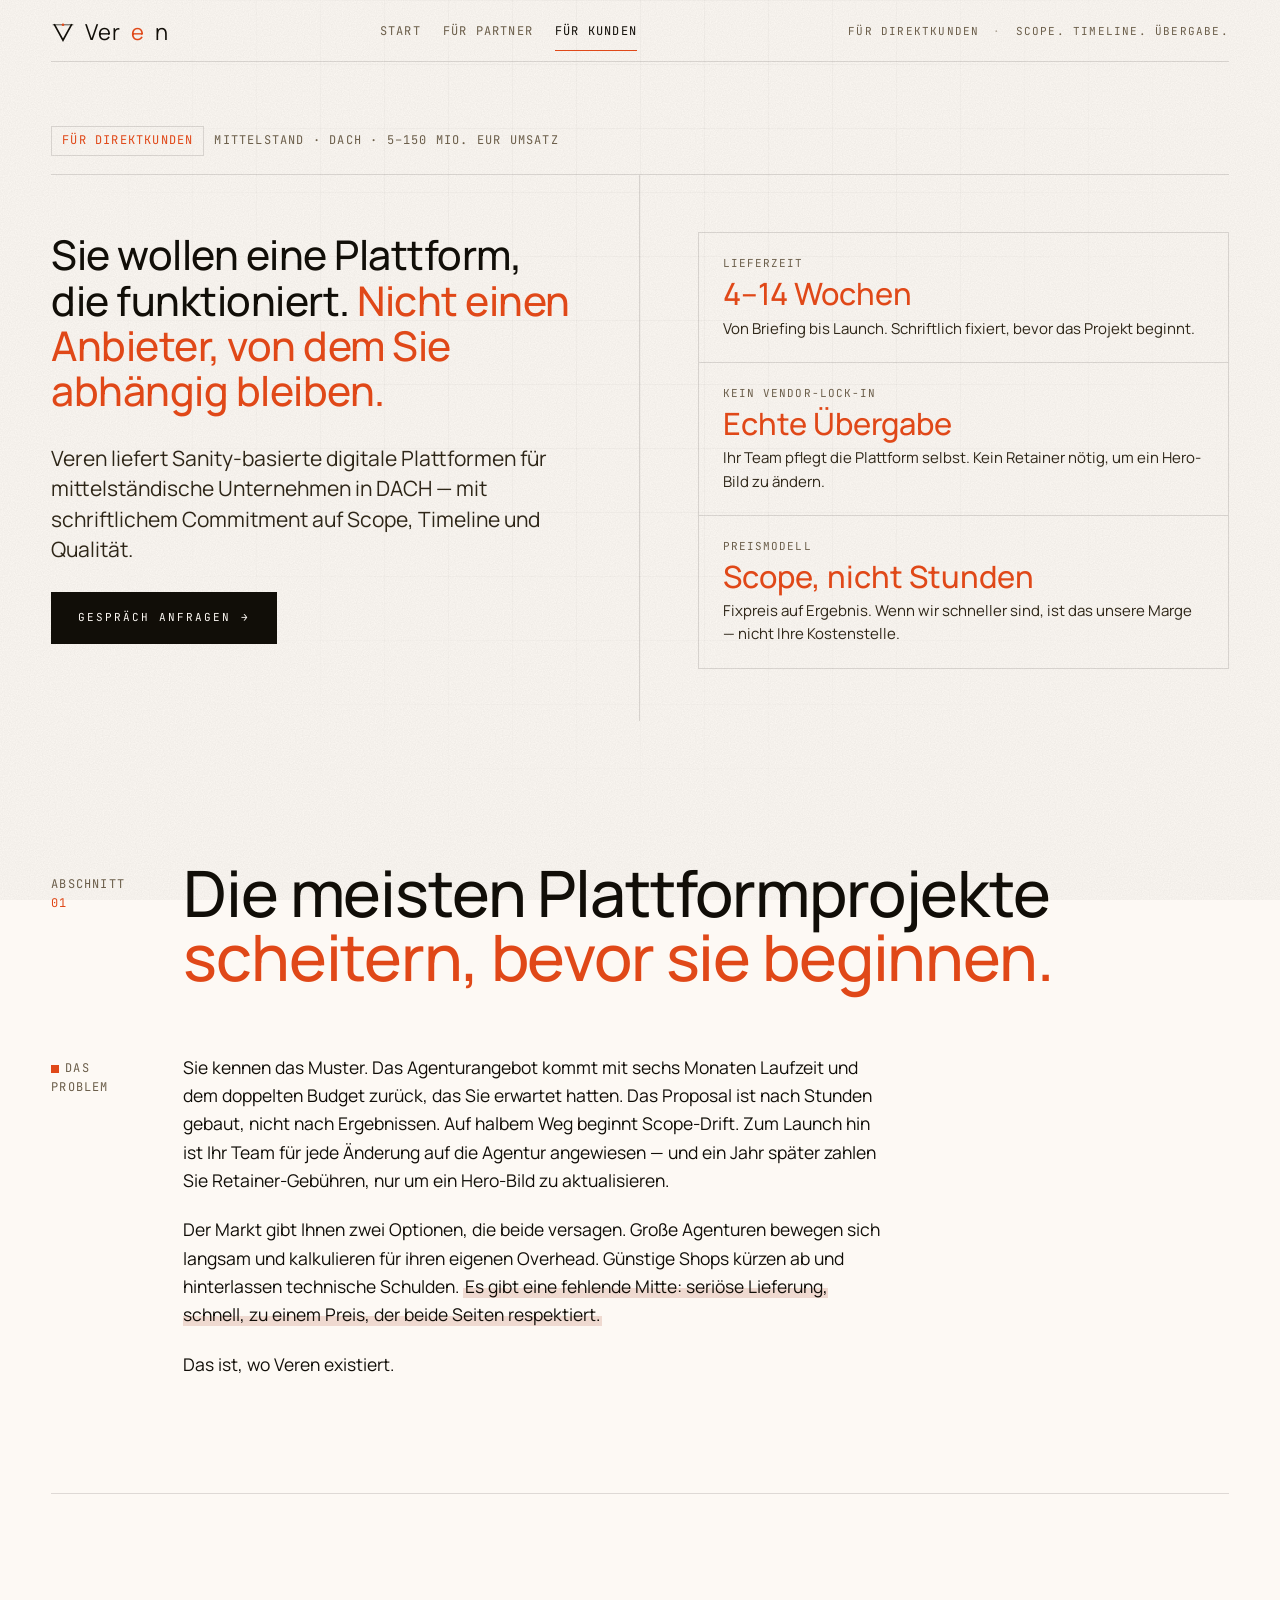
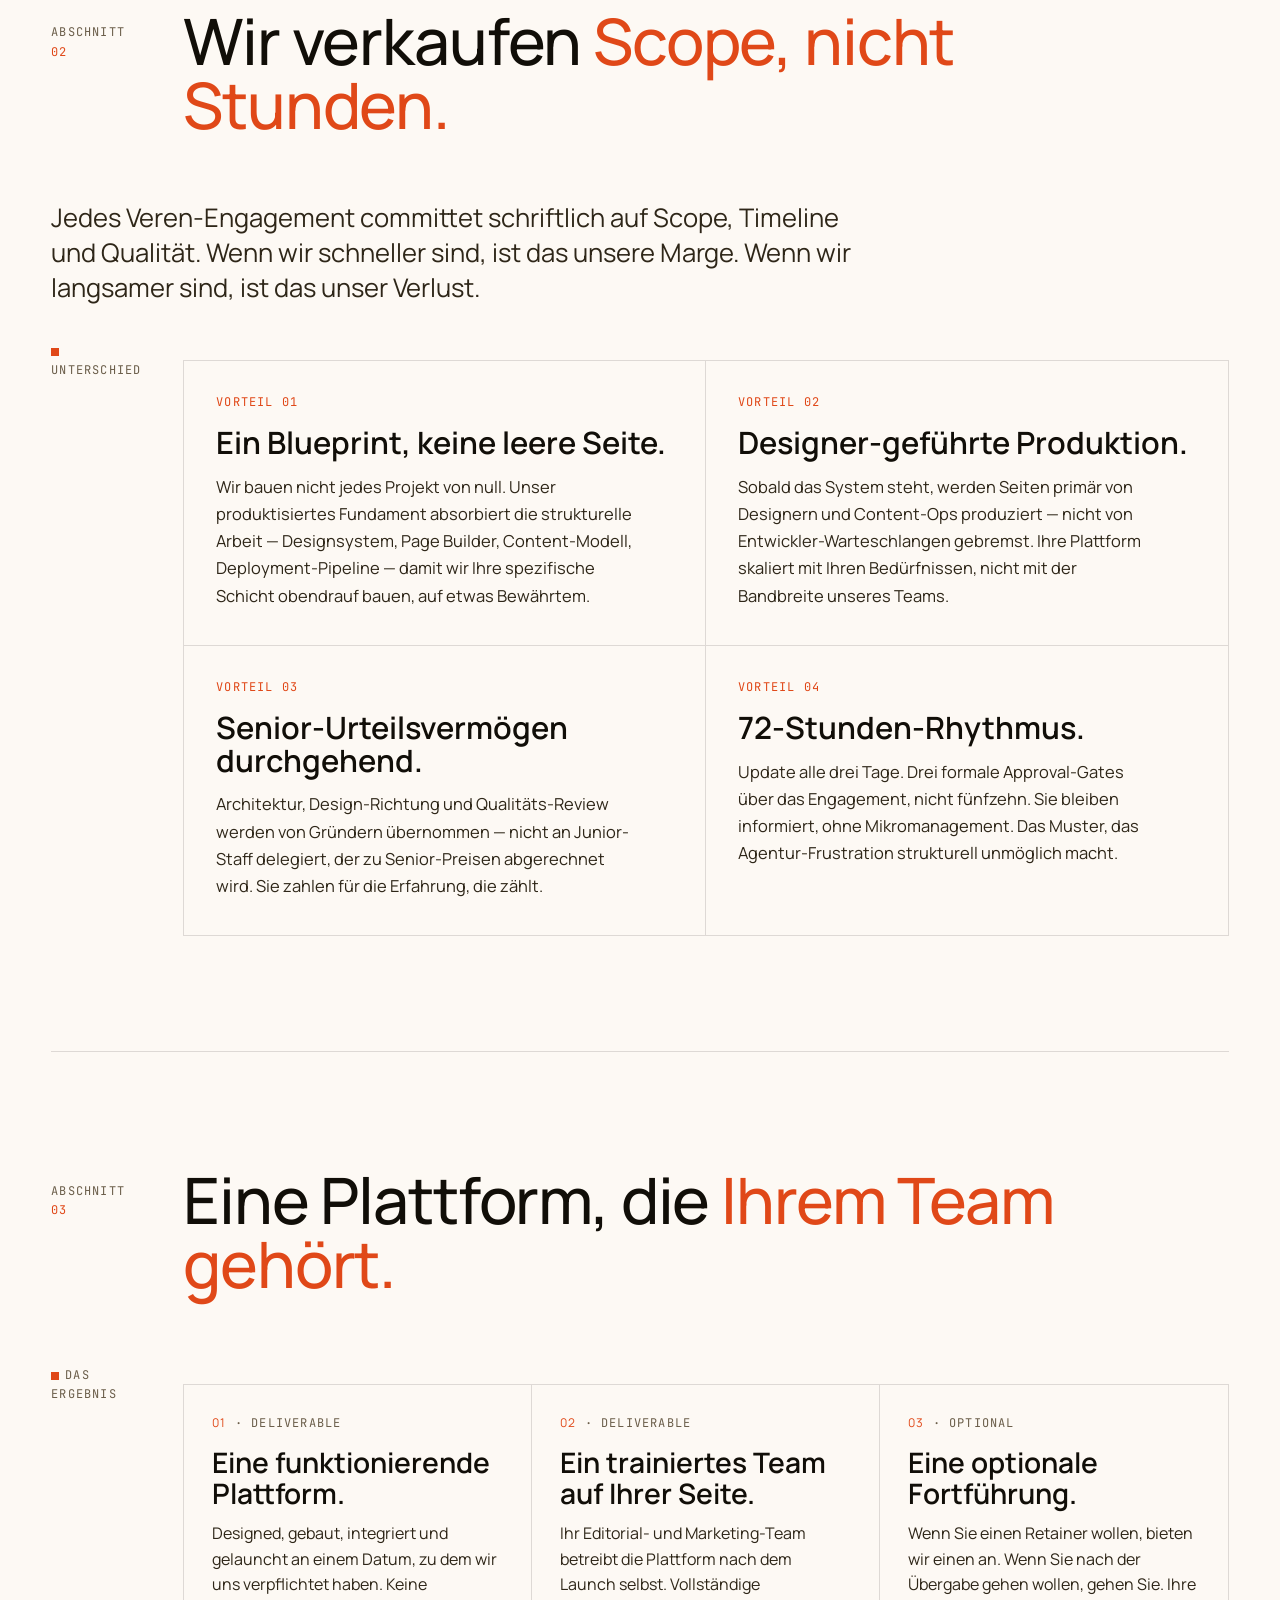
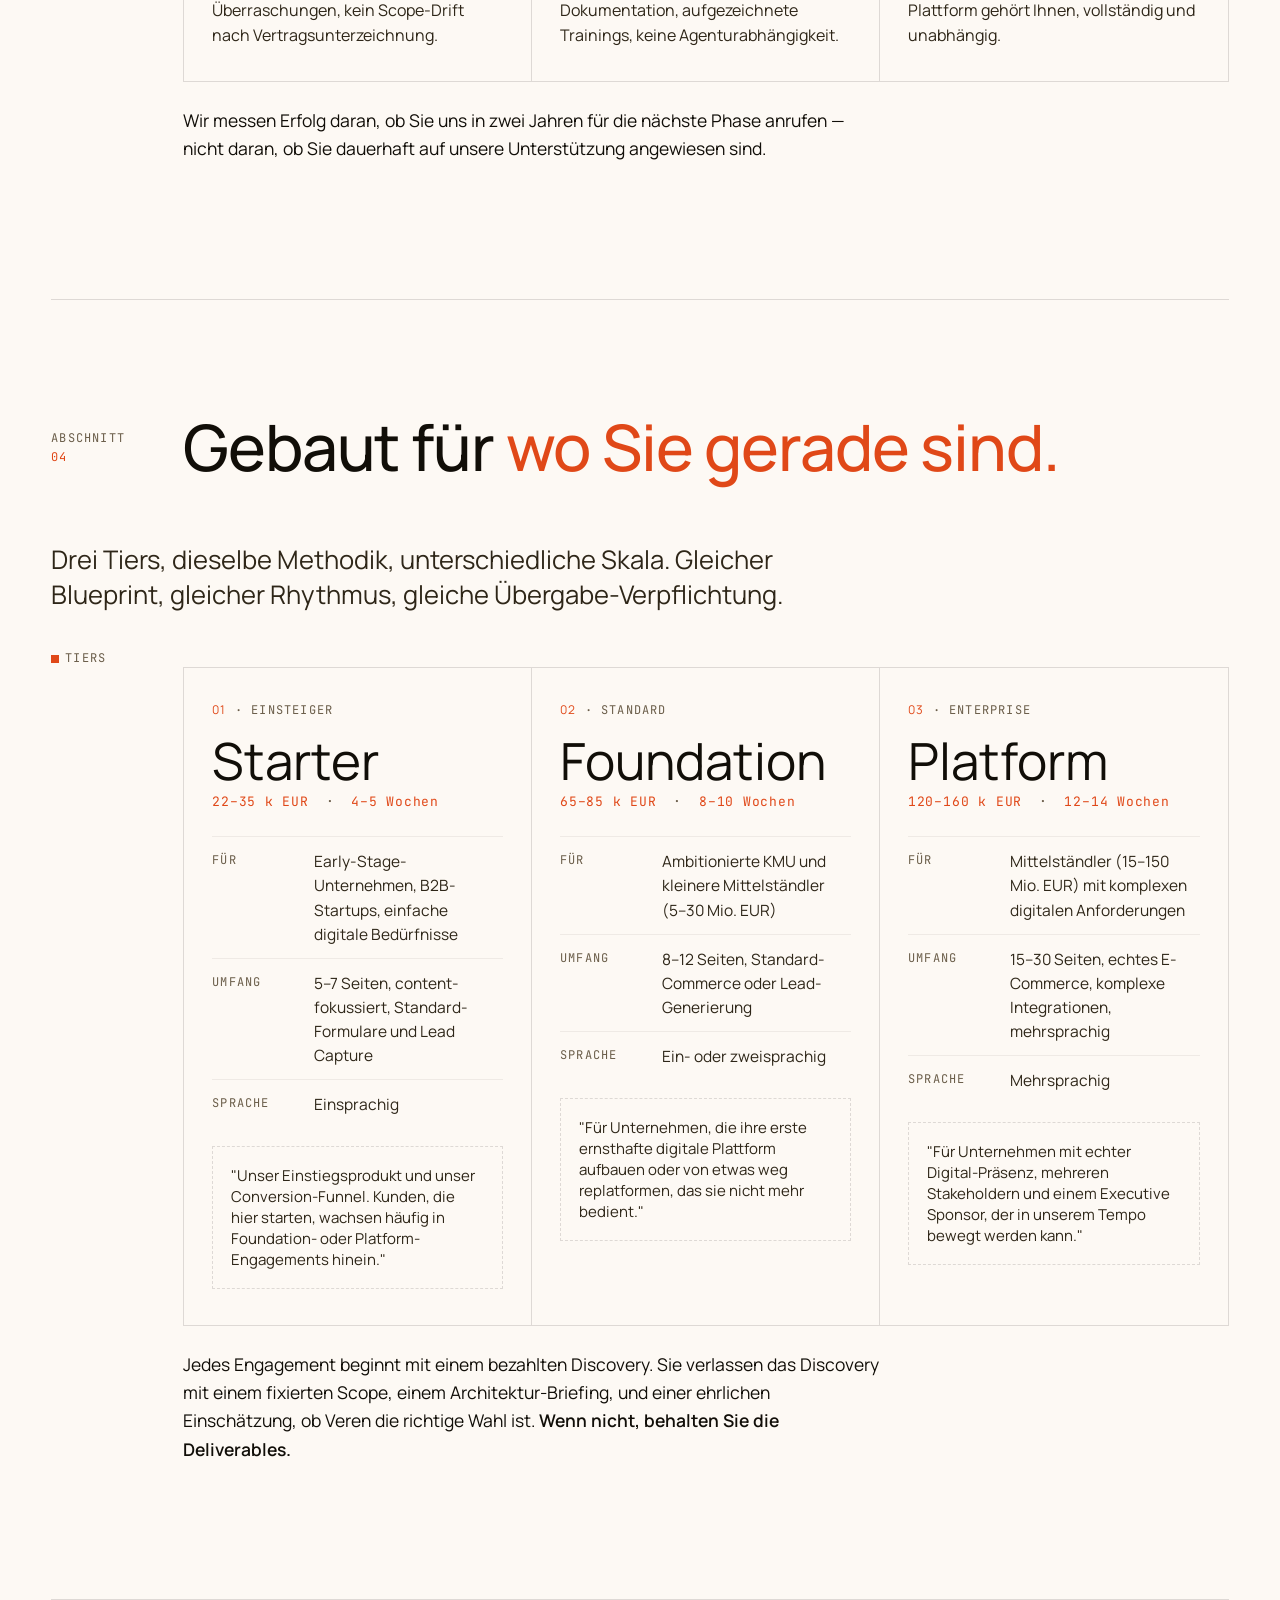
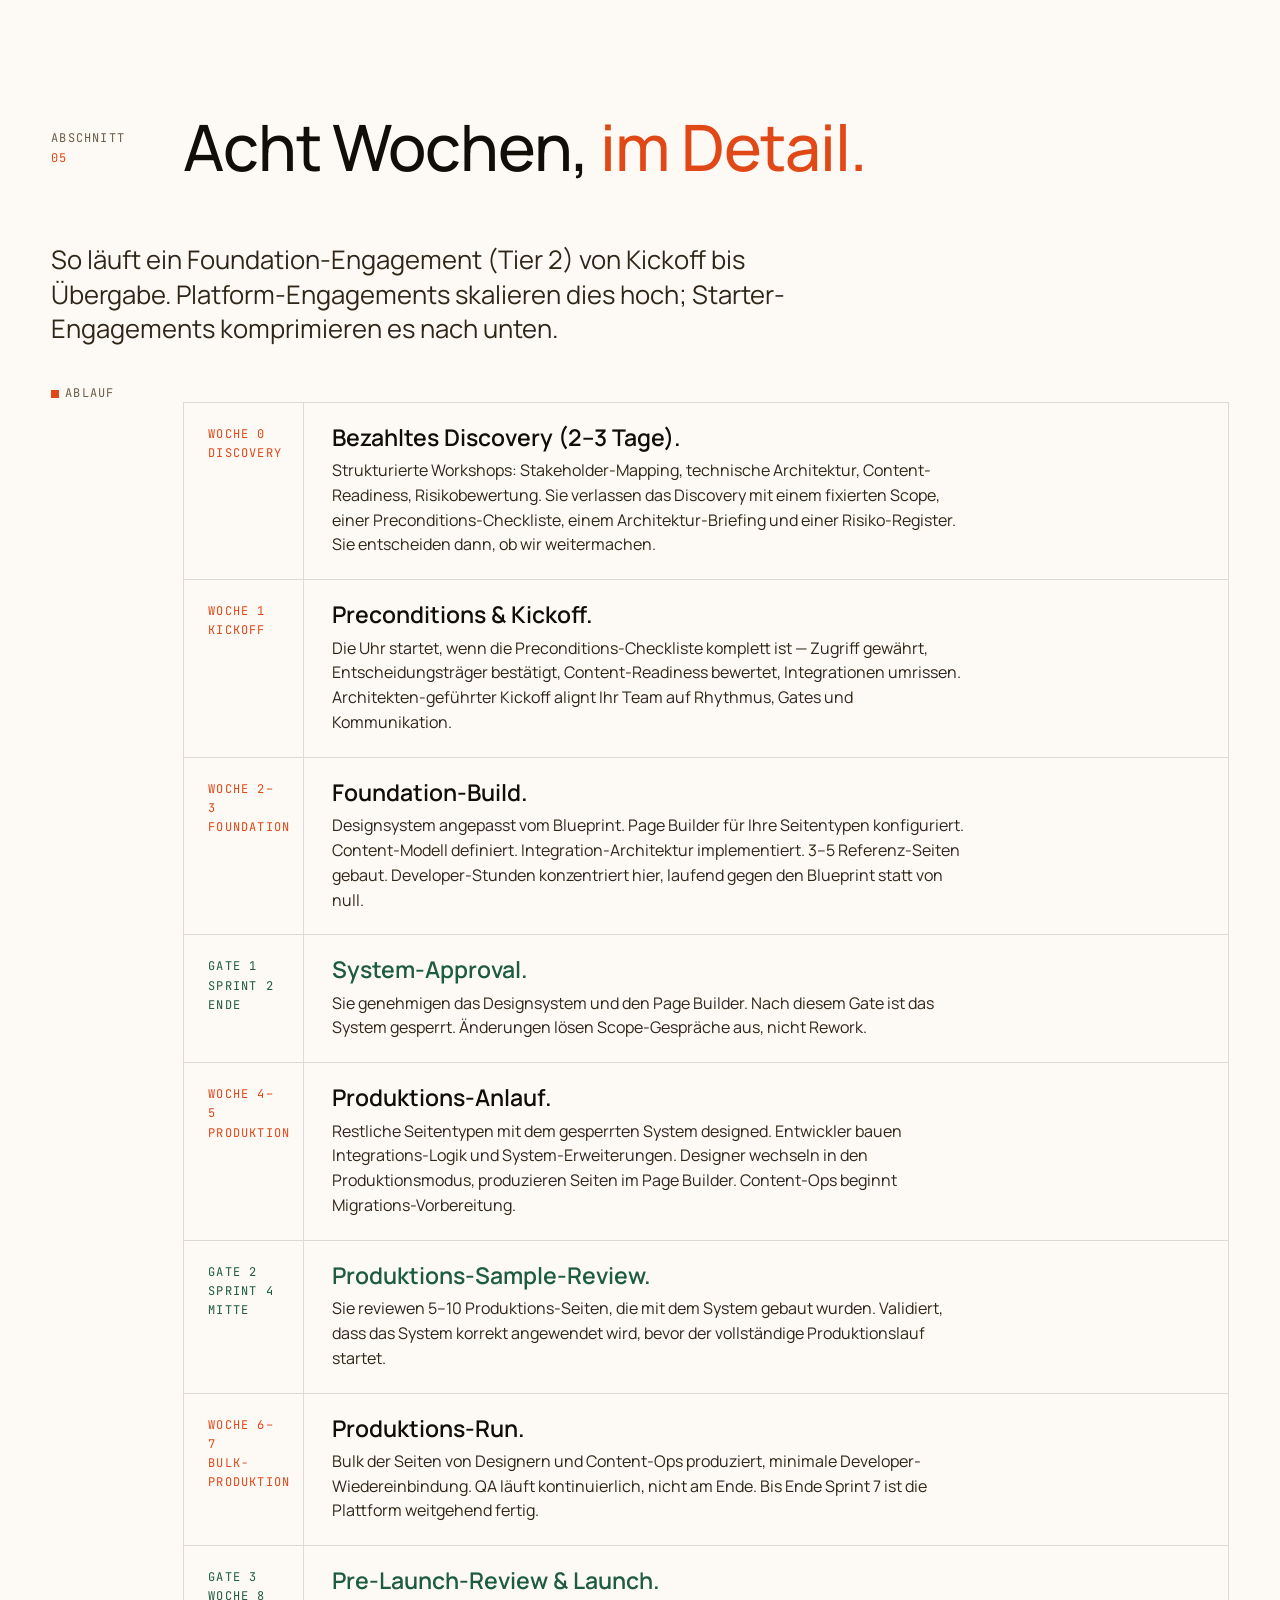
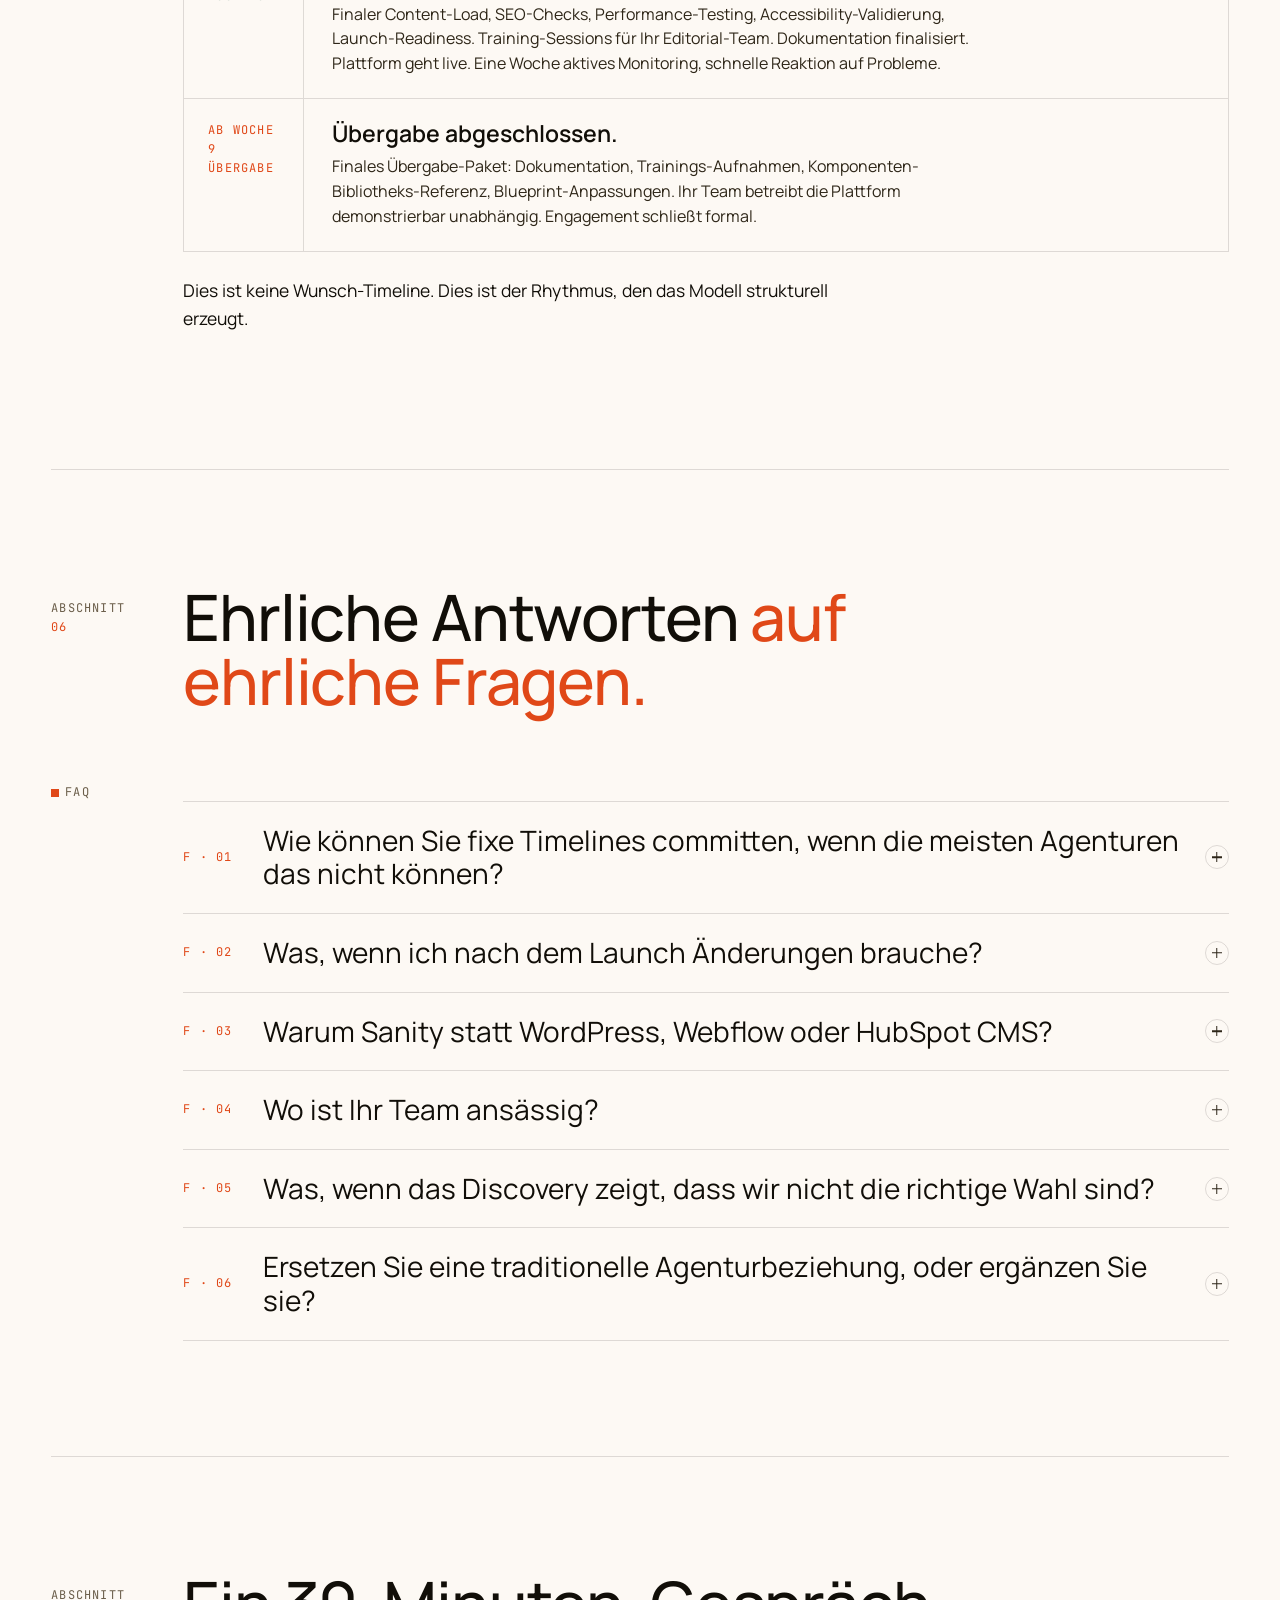
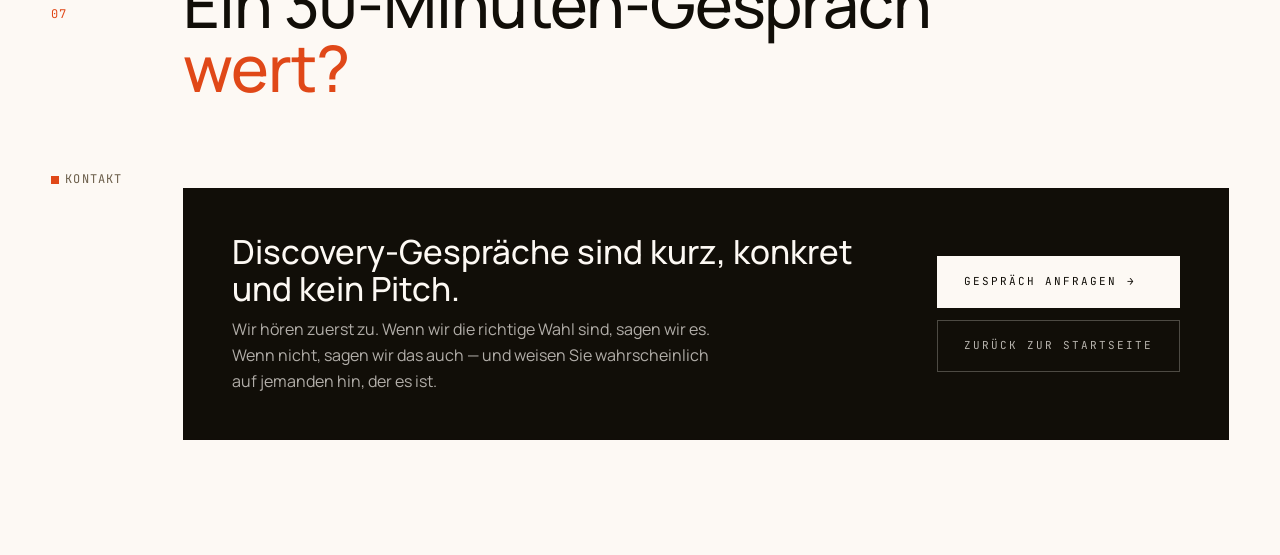
==== for-clients.html @ 9679efd1 "Add SVG favicon — Veren mark, dark bg, rust dot Co-Authored-By: Claude Sonnet 4.6 <noreply@anthropic" ====
<!doctype html>
<html lang="de">
<head>
<meta charset="UTF-8" />
<meta name="viewport" content="width=device-width, initial-scale=1.0" />
<title>Veren — Für Direktkunden · Digitale Plattformen, geliefert in Wochen.</title>
<link rel="preconnect" href="https://fonts.googleapis.com" />
<link rel="preconnect" href="https://fonts.gstatic.com" crossorigin />
<link href="https://fonts.googleapis.com/css2?family=Manrope:wght@300;400;500;600;700;800&family=JetBrains+Mono:wght@300;400;500&display=swap" rel="stylesheet" />
<link rel="icon" type="image/svg+xml" href="favicon.svg" />
<link rel="stylesheet" href="styles/veren.css" />
<style>
  .hero{ padding: clamp(36px, 5vw, 72px) 0 0; }
  .hero__eyebrow{
    font-family: var(--mono);
    font-size: 12px;
    letter-spacing: .10em;
    text-transform: uppercase;
    color: var(--ink-mute);
    padding-bottom: 18px;
    border-bottom: 1px solid var(--rule);
    display: flex; align-items: center; gap: 10px;
    flex-wrap: wrap;
  }
  .hero__eyebrow .pill{
    border: 1px solid var(--rule);
    padding: 4px 10px;
    color: var(--rust);
  }
  .hero__split{
    display: grid;
    grid-template-columns: 1fr 1fr;
    gap: 0;
    align-items: start;
  }
  .hero__left{
    padding: clamp(32px, 4.5vw, 64px) clamp(32px, 4.5vw, 60px) clamp(40px, 6vw, 80px) 0;
    border-right: 1px solid var(--rule);
  }
  .hero__right{
    padding: clamp(32px, 4.5vw, 64px) 0 clamp(40px, 6vw, 80px) clamp(32px, 4.5vw, 60px);
  }
  .hero__title{
    font-family: var(--serif);
    font-weight: 500;
    font-size: clamp(26px, 3.2vw, 48px);
    line-height: 1.1;
    letter-spacing: -.012em;
    margin: 0 0 clamp(18px, 2.5vw, 30px);
    color: var(--ink);
    max-width: 24ch;
  }
  .hero__title em{  color: var(--rust); }
  .hero__sub{
    font-family: var(--serif);
    
    font-size: clamp(16px, 1.7vw, 21px);
    line-height: 1.45;
    color: var(--ink-soft);
    max-width: 48ch;
    margin: 0 0 28px;
  }
  .hero__panel{ border: 1px solid var(--rule); }
  .hero__panel-item{ padding: 22px 24px; border-bottom: 1px solid var(--rule); }
  .hero__panel-item:last-child{ border-bottom: 0; }
  .hero__panel-label{
    font-family: var(--mono);
    font-size: 11px;
    letter-spacing: .10em;
    text-transform: uppercase;
    color: var(--ink-mute);
    margin-bottom: 6px;
  }
  .hero__panel-num{
    font-family: var(--serif);
    font-weight: 500;
    font-size: clamp(22px, 2.4vw, 34px);
    color: var(--rust);
    line-height: .96;
    margin-bottom: 8px;
  }
  .hero__panel-body{
    font-size: 15px;
    color: var(--ink-soft);
    line-height: 1.55;
    margin: 0;
  }

  /* Differentiators */
  .diffs{
    display: grid;
    grid-template-columns: repeat(2, 1fr);
    gap: 0;
    border: 1px solid var(--rule);
    margin-top: 24px;
  }
  .diff{
    padding: 32px 32px 36px;
    border-right: 1px solid var(--rule);
    border-bottom: 1px solid var(--rule);
  }
  .diff:nth-child(2n){ border-right: 0; }
  .diff:nth-last-child(-n+2){ border-bottom: 0; }
  .diff__label{
    font-family: var(--mono);
    font-size: 12px;
    letter-spacing: .10em;
    text-transform: uppercase;
    color: var(--rust);
    margin-bottom: 14px;
  }
  .diff h3{
    font-family: var(--serif);
    font-weight: 600;
    font-size: clamp(24px, 2.4vw, 34px);
    line-height: 1.06;
    margin: 0 0 14px;
  }
  .diff p{
    font-size: 16.5px;
    color: var(--ink-soft);
    line-height: 1.65;
    margin: 0;
    max-width: 42ch;
  }

  /* What you get */
  .deliverables{
    display: grid;
    grid-template-columns: repeat(3, 1fr);
    gap: 0;
    border: 1px solid var(--rule);
    margin-top: 24px;
  }
  .deliverable{
    padding: 28px 28px 32px;
    border-right: 1px solid var(--rule);
  }
  .deliverable:last-child{ border-right: 0; }
  .deliverable__no{
    font-family: var(--mono);
    font-size: 12px;
    letter-spacing: .10em;
    text-transform: uppercase;
    color: var(--ink-mute);
    margin-bottom: 14px;
  }
  .deliverable__no em{ color: var(--rust); font-style: normal; }
  .deliverable h3{
    font-family: var(--serif);
    font-weight: 600;
    font-size: clamp(22px, 2.2vw, 30px);
    line-height: 1.1;
    margin: 0 0 12px;
  }
  .deliverable p{
    font-size: 16px;
    color: var(--ink-soft);
    line-height: 1.6;
    margin: 0;
  }

  /* Timeline steps */
  .steps{
    margin-top: 24px;
    border: 1px solid var(--rule);
  }
  .step{
    display: grid;
    grid-template-columns: 120px 1fr;
    gap: 0;
    border-bottom: 1px solid var(--rule);
  }
  .step:last-child{ border-bottom: 0; }
  .step__when{
    padding: 22px 24px;
    border-right: 1px solid var(--rule);
    font-family: var(--mono);
    font-size: 12px;
    letter-spacing: .10em;
    text-transform: uppercase;
    color: var(--rust);
    line-height: 1.6;
  }
  .step__body{
    padding: 22px 28px;
  }
  .step__body h4{
    font-family: var(--serif);
    font-weight: 600;
    font-size: clamp(18px, 1.8vw, 24px);
    line-height: 1.1;
    margin: 0 0 8px;
    color: var(--ink);
  }
  .step__body p{
    font-size: 16px;
    color: var(--ink-soft);
    line-height: 1.55;
    margin: 0;
    max-width: 64ch;
  }
  .step--gate .step__when{ color: var(--green); }
  .step--gate .step__body h4{ color: var(--green); }

  /* CTA block */
  .cta-block{
    margin-top: 24px;
    border: 1px solid var(--rule);
    padding: 44px 48px;
    display: grid;
    grid-template-columns: 1fr auto;
    gap: 48px;
    align-items: center;
    background: var(--ink);
  }
  .cta-block__text h3{
    font-family: var(--serif);
    font-weight: 500;
    font-size: clamp(24px, 2.6vw, 36px);
    line-height: 1.12;
    margin: 0 0 10px;
    color: var(--paper);
  }
  .cta-block__text p{
    font-size: 16px;
    color: rgba(253,249,244,.68);
    margin: 0;
    max-width: 48ch;
  }
  .cta-block__actions{
    display: flex;
    flex-direction: column;
    gap: 12px;
    flex-shrink: 0;
  }
  .cta--light{
    background: var(--paper);
    color: var(--ink);
    border-color: var(--paper);
  }
  .cta--light:hover{
    background: var(--rust);
    border-color: var(--rust);
    color: var(--paper);
  }

  @media (max-width: 980px){
    .hero__split{ grid-template-columns: 1fr; }
    .hero__left{ border-right: 0; border-bottom: 1px solid var(--rule); padding-right: 0; }
    .hero__right{ padding-left: 0; }
    .diffs{ grid-template-columns: 1fr; }
    .diff{ border-right: 0 !important; }
    .deliverables{ grid-template-columns: 1fr; }
    .deliverable{ border-right: 0; border-bottom: 1px solid var(--rule); }
    .deliverable:last-child{ border-bottom: 0; }
    .step{ grid-template-columns: 1fr; }
    .step__when{ border-right: 0; border-bottom: 1px solid var(--rule); padding: 14px 24px; }
    .cta-block{ grid-template-columns: 1fr; gap: 28px; padding: 32px 28px; }
  }
</style>
</head>
<body>

<div class="progress" aria-hidden="true"><div class="progress__bar" id="bar"></div></div>

<div class="shell">

  <nav class="docnav">
    <a href="index.html" class="docnav__brand" aria-label="Veren">
      <svg class="mark" viewBox="0 0 200 200" aria-hidden="true">
        <path d="M30 40 L100 168 L170 40" fill="none" stroke="currentColor" stroke-width="14" stroke-linecap="square" stroke-linejoin="miter"/>
        <line x1="14" y1="40" x2="186" y2="40" stroke="currentColor" stroke-width="6"/>
        <circle class="pulse" cx="100" cy="40" r="11" fill="#e04818"/>
      </svg>
      Ver<em>e</em>n
    </a>
    <div class="docnav__links">
      <a href="index.html">Start</a>
      <a href="for-partners.html">Für Partner</a>
      <a href="for-clients.html" class="is-current">Für Kunden</a>
    </div>
    <div class="docnav__meta">
      <span>Für Direktkunden</span>
      <span class="dot">·</span>
      <span>Scope. Timeline. Übergabe.</span>
    </div>
  </nav>

  <header class="hero">
    <div class="hero__eyebrow reveal">
      <span class="pill">Für Direktkunden</span>
      <span>Mittelstand &middot; DACH &middot; 5–150 Mio. EUR Umsatz</span>
    </div>

    <div class="hero__split">
      <div class="hero__left reveal">
        <h1 class="hero__title">Sie wollen eine Plattform, die funktioniert. <em>Nicht einen Anbieter, von dem Sie abhängig bleiben.</em></h1>
        <p class="hero__sub">Veren liefert Sanity-basierte digitale Plattformen für mittelständische Unternehmen in DACH &mdash; mit schriftlichem Commitment auf Scope, Timeline und Qualität.</p>
        <a href="mailto:merdan@veren.io" class="cta">Gespräch anfragen <span class="cta__arrow">&rarr;</span></a>
      </div>

      <div class="hero__right reveal">
        <div class="hero__panel">
          <div class="hero__panel-item">
            <div class="hero__panel-label">Lieferzeit</div>
            <div class="hero__panel-num">4–14 Wochen</div>
            <p class="hero__panel-body">Von Briefing bis Launch. Schriftlich fixiert, bevor das Projekt beginnt.</p>
          </div>
          <div class="hero__panel-item">
            <div class="hero__panel-label">Kein Vendor-Lock-in</div>
            <div class="hero__panel-num">Echte Übergabe</div>
            <p class="hero__panel-body">Ihr Team pflegt die Plattform selbst. Kein Retainer nötig, um ein Hero-Bild zu ändern.</p>
          </div>
          <div class="hero__panel-item">
            <div class="hero__panel-label">Preismodell</div>
            <div class="hero__panel-num">Scope, nicht Stunden</div>
            <p class="hero__panel-body">Fixpreis auf Ergebnis. Wenn wir schneller sind, ist das unsere Marge &mdash; nicht Ihre Kostenstelle.</p>
          </div>
        </div>
      </div>
    </div>
  </header>


  <!-- 01 — DAS PROBLEM -->
  <section class="chap" id="problem">
    <div class="chap__head reveal">
      <div class="chap__num">Abschnitt<span>01</span></div>
      <h2 class="chap__title">Die meisten Plattformprojekte <em>scheitern, bevor sie beginnen.</em></h2>
    </div>

    <div class="chap__body">
      <div class="margin-label"><span class="swatch"></span>Das Problem</div>
      <div class="col">
        <p>Sie kennen das Muster. Das Agenturangebot kommt mit sechs Monaten Laufzeit und dem doppelten Budget zurück, das Sie erwartet hatten. Das Proposal ist nach Stunden gebaut, nicht nach Ergebnissen. Auf halbem Weg beginnt Scope-Drift. Zum Launch hin ist Ihr Team für jede Änderung auf die Agentur angewiesen &mdash; und ein Jahr später zahlen Sie Retainer-Gebühren, nur um ein Hero-Bild zu aktualisieren.</p>

        <p>Der Markt gibt Ihnen zwei Optionen, die beide versagen. Große Agenturen bewegen sich langsam und kalkulieren für ihren eigenen Overhead. Günstige Shops kürzen ab und hinterlassen technische Schulden. <span class="hl">Es gibt eine fehlende Mitte: seriöse Lieferung, schnell, zu einem Preis, der beide Seiten respektiert.</span></p>

        <p>Das ist, wo Veren existiert.</p>
      </div>
    </div>
  </section>


  <!-- 02 — WIE WIR ANDERS SIND -->
  <section class="chap" id="unterschied">
    <div class="chap__head reveal">
      <div class="chap__num">Abschnitt<span>02</span></div>
      <h2 class="chap__title">Wir verkaufen <em>Scope, nicht Stunden.</em></h2>
    </div>
    <p class="chap__lede reveal">Jedes Veren-Engagement committet schriftlich auf Scope, Timeline und Qualität. Wenn wir schneller sind, ist das unsere Marge. Wenn wir langsamer sind, ist das unser Verlust.</p>

    <div class="chap__body">
      <div class="margin-label"><span class="swatch"></span>Unterschied</div>
      <div class="wide">
        <div class="diffs reveal">
          <div class="diff">
            <div class="diff__label">Vorteil 01</div>
            <h3>Ein Blueprint, keine leere Seite.</h3>
            <p>Wir bauen nicht jedes Projekt von null. Unser produktisiertes Fundament absorbiert die strukturelle Arbeit &mdash; Designsystem, Page Builder, Content-Modell, Deployment-Pipeline &mdash; damit wir Ihre spezifische Schicht obendrauf bauen, auf etwas Bewährtem.</p>
          </div>
          <div class="diff">
            <div class="diff__label">Vorteil 02</div>
            <h3>Designer-geführte Produktion.</h3>
            <p>Sobald das System steht, werden Seiten primär von Designern und Content-Ops produziert &mdash; nicht von Entwickler-Warteschlangen gebremst. Ihre Plattform skaliert mit Ihren Bedürfnissen, nicht mit der Bandbreite unseres Teams.</p>
          </div>
          <div class="diff">
            <div class="diff__label">Vorteil 03</div>
            <h3>Senior-Urteilsvermögen durchgehend.</h3>
            <p>Architektur, Design-Richtung und Qualitäts-Review werden von Gründern übernommen &mdash; nicht an Junior-Staff delegiert, der zu Senior-Preisen abgerechnet wird. Sie zahlen für die Erfahrung, die zählt.</p>
          </div>
          <div class="diff">
            <div class="diff__label">Vorteil 04</div>
            <h3>72-Stunden-Rhythmus.</h3>
            <p>Update alle drei Tage. Drei formale Approval-Gates über das Engagement, nicht fünfzehn. Sie bleiben informiert, ohne Mikromanagement. Das Muster, das Agentur-Frustration strukturell unmöglich macht.</p>
          </div>
        </div>
      </div>
    </div>
  </section>


  <!-- 03 — WAS SIE BEKOMMEN -->
  <section class="chap" id="ergebnis">
    <div class="chap__head reveal">
      <div class="chap__num">Abschnitt<span>03</span></div>
      <h2 class="chap__title">Eine Plattform, die <em>Ihrem Team gehört.</em></h2>
    </div>

    <div class="chap__body">
      <div class="margin-label"><span class="swatch"></span>Das Ergebnis</div>
      <div class="wide">
        <div class="deliverables reveal">
          <div class="deliverable">
            <div class="deliverable__no"><em>01</em> · Deliverable</div>
            <h3>Eine funktionierende Plattform.</h3>
            <p>Designed, gebaut, integriert und gelauncht an einem Datum, zu dem wir uns verpflichtet haben. Keine Überraschungen, kein Scope-Drift nach Vertragsunterzeichnung.</p>
          </div>
          <div class="deliverable">
            <div class="deliverable__no"><em>02</em> · Deliverable</div>
            <h3>Ein trainiertes Team auf Ihrer Seite.</h3>
            <p>Ihr Editorial- und Marketing-Team betreibt die Plattform nach dem Launch selbst. Vollständige Dokumentation, aufgezeichnete Trainings, keine Agenturabhängigkeit.</p>
          </div>
          <div class="deliverable">
            <div class="deliverable__no"><em>03</em> · Optional</div>
            <h3>Eine optionale Fortführung.</h3>
            <p>Wenn Sie einen Retainer wollen, bieten wir einen an. Wenn Sie nach der Übergabe gehen wollen, gehen Sie. Ihre Plattform gehört Ihnen, vollständig und unabhängig.</p>
          </div>
        </div>

        <p class="col" style="max-width: var(--measure); margin-top: 24px;">Wir messen Erfolg daran, ob Sie uns in zwei Jahren für die nächste Phase anrufen &mdash; nicht daran, ob Sie dauerhaft auf unsere Unterstützung angewiesen sind.</p>
      </div>
    </div>
  </section>


  <!-- 04 — DIE DREI TIERS -->
  <section class="chap" id="tiers">
    <div class="chap__head reveal">
      <div class="chap__num">Abschnitt<span>04</span></div>
      <h2 class="chap__title">Gebaut für <em>wo Sie gerade sind.</em></h2>
    </div>
    <p class="chap__lede reveal">Drei Tiers, dieselbe Methodik, unterschiedliche Skala. Gleicher Blueprint, gleicher Rhythmus, gleiche Übergabe-Verpflichtung.</p>

    <div class="chap__body">
      <div class="margin-label"><span class="swatch"></span>Tiers</div>
      <div class="wide">
        <div class="tiers reveal">
          <div class="tier">
            <div class="tier__no"><em>01</em> · Einsteiger</div>
            <div class="tier__name">Starter</div>
            <div class="tier__price">22–35&nbsp;k&nbsp;EUR <span class="sep">·</span> 4–5 Wochen</div>
            <div class="tier__row">
              <div class="k">Für</div>
              <div class="v">Early-Stage-Unternehmen, B2B-Startups, einfache digitale Bedürfnisse</div>
            </div>
            <div class="tier__row">
              <div class="k">Umfang</div>
              <div class="v">5–7 Seiten, content-fokussiert, Standard-Formulare und Lead Capture</div>
            </div>
            <div class="tier__row">
              <div class="k">Sprache</div>
              <div class="v">Einsprachig</div>
            </div>
            <div class="tier__why">"Unser Einstiegsprodukt und unser Conversion-Funnel. Kunden, die hier starten, wachsen häufig in Foundation- oder Platform-Engagements hinein."</div>
          </div>
          <div class="tier">
            <div class="tier__no"><em>02</em> · Standard</div>
            <div class="tier__name">Foundation</div>
            <div class="tier__price">65–85&nbsp;k&nbsp;EUR <span class="sep">·</span> 8–10 Wochen</div>
            <div class="tier__row">
              <div class="k">Für</div>
              <div class="v">Ambitionierte KMU und kleinere Mittelständler (5–30 Mio. EUR)</div>
            </div>
            <div class="tier__row">
              <div class="k">Umfang</div>
              <div class="v">8–12 Seiten, Standard-Commerce oder Lead-Generierung</div>
            </div>
            <div class="tier__row">
              <div class="k">Sprache</div>
              <div class="v">Ein- oder zweisprachig</div>
            </div>
            <div class="tier__why">"Für Unternehmen, die ihre erste ernsthafte digitale Plattform aufbauen oder von etwas weg replatformen, das sie nicht mehr bedient."</div>
          </div>
          <div class="tier">
            <div class="tier__no"><em>03</em> · Enterprise</div>
            <div class="tier__name">Platform</div>
            <div class="tier__price">120–160&nbsp;k&nbsp;EUR <span class="sep">·</span> 12–14 Wochen</div>
            <div class="tier__row">
              <div class="k">Für</div>
              <div class="v">Mittelständler (15–150 Mio. EUR) mit komplexen digitalen Anforderungen</div>
            </div>
            <div class="tier__row">
              <div class="k">Umfang</div>
              <div class="v">15–30 Seiten, echtes E-Commerce, komplexe Integrationen, mehrsprachig</div>
            </div>
            <div class="tier__row">
              <div class="k">Sprache</div>
              <div class="v">Mehrsprachig</div>
            </div>
            <div class="tier__why">"Für Unternehmen mit echter Digital-Präsenz, mehreren Stakeholdern und einem Executive Sponsor, der in unserem Tempo bewegt werden kann."</div>
          </div>
        </div>

        <p class="col" style="max-width: var(--measure); margin-top: 24px;">Jedes Engagement beginnt mit einem bezahlten Discovery. Sie verlassen das Discovery mit einem fixierten Scope, einem Architektur-Briefing, und einer ehrlichen Einschätzung, ob Veren die richtige Wahl ist. <strong>Wenn nicht, behalten Sie die Deliverables.</strong></p>
      </div>
    </div>
  </section>


  <!-- 05 — WIE EIN PROJEKT LÄUFT -->
  <section class="chap" id="ablauf">
    <div class="chap__head reveal">
      <div class="chap__num">Abschnitt<span>05</span></div>
      <h2 class="chap__title">Acht Wochen, <em>im Detail.</em></h2>
    </div>
    <p class="chap__lede reveal">So läuft ein Foundation-Engagement (Tier 2) von Kickoff bis Übergabe. Platform-Engagements skalieren dies hoch; Starter-Engagements komprimieren es nach unten.</p>

    <div class="chap__body">
      <div class="margin-label"><span class="swatch"></span>Ablauf</div>
      <div class="wide">
        <div class="steps reveal">
          <div class="step">
            <div class="step__when">Woche 0<br>Discovery</div>
            <div class="step__body">
              <h4>Bezahltes Discovery (2–3 Tage).</h4>
              <p>Strukturierte Workshops: Stakeholder-Mapping, technische Architektur, Content-Readiness, Risikobewertung. Sie verlassen das Discovery mit einem fixierten Scope, einer Preconditions-Checkliste, einem Architektur-Briefing und einer Risiko-Register. Sie entscheiden dann, ob wir weitermachen.</p>
            </div>
          </div>
          <div class="step">
            <div class="step__when">Woche 1<br>Kickoff</div>
            <div class="step__body">
              <h4>Preconditions &amp; Kickoff.</h4>
              <p>Die Uhr startet, wenn die Preconditions-Checkliste komplett ist &mdash; Zugriff gewährt, Entscheidungsträger bestätigt, Content-Readiness bewertet, Integrationen umrissen. Architekten-geführter Kickoff alignt Ihr Team auf Rhythmus, Gates und Kommunikation.</p>
            </div>
          </div>
          <div class="step">
            <div class="step__when">Woche 2–3<br>Foundation</div>
            <div class="step__body">
              <h4>Foundation-Build.</h4>
              <p>Designsystem angepasst vom Blueprint. Page Builder für Ihre Seitentypen konfiguriert. Content-Modell definiert. Integration-Architektur implementiert. 3–5 Referenz-Seiten gebaut. Developer-Stunden konzentriert hier, laufend gegen den Blueprint statt von null.</p>
            </div>
          </div>
          <div class="step step--gate">
            <div class="step__when">Gate 1<br>Sprint 2 Ende</div>
            <div class="step__body">
              <h4>System-Approval.</h4>
              <p>Sie genehmigen das Designsystem und den Page Builder. Nach diesem Gate ist das System gesperrt. Änderungen lösen Scope-Gespräche aus, nicht Rework.</p>
            </div>
          </div>
          <div class="step">
            <div class="step__when">Woche 4–5<br>Produktion</div>
            <div class="step__body">
              <h4>Produktions-Anlauf.</h4>
              <p>Restliche Seitentypen mit dem gesperrten System designed. Entwickler bauen Integrations-Logik und System-Erweiterungen. Designer wechseln in den Produktionsmodus, produzieren Seiten im Page Builder. Content-Ops beginnt Migrations-Vorbereitung.</p>
            </div>
          </div>
          <div class="step step--gate">
            <div class="step__when">Gate 2<br>Sprint 4 Mitte</div>
            <div class="step__body">
              <h4>Produktions-Sample-Review.</h4>
              <p>Sie reviewen 5–10 Produktions-Seiten, die mit dem System gebaut wurden. Validiert, dass das System korrekt angewendet wird, bevor der vollständige Produktionslauf startet.</p>
            </div>
          </div>
          <div class="step">
            <div class="step__when">Woche 6–7<br>Bulk-Produktion</div>
            <div class="step__body">
              <h4>Produktions-Run.</h4>
              <p>Bulk der Seiten von Designern und Content-Ops produziert, minimale Developer-Wiedereinbindung. QA läuft kontinuierlich, nicht am Ende. Bis Ende Sprint 7 ist die Plattform weitgehend fertig.</p>
            </div>
          </div>
          <div class="step step--gate">
            <div class="step__when">Gate 3<br>Woche 8</div>
            <div class="step__body">
              <h4>Pre-Launch-Review &amp; Launch.</h4>
              <p>Finaler Content-Load, SEO-Checks, Performance-Testing, Accessibility-Validierung, Launch-Readiness. Training-Sessions für Ihr Editorial-Team. Dokumentation finalisiert. Plattform geht live. Eine Woche aktives Monitoring, schnelle Reaktion auf Probleme.</p>
            </div>
          </div>
          <div class="step">
            <div class="step__when">Ab Woche 9<br>Übergabe</div>
            <div class="step__body">
              <h4>Übergabe abgeschlossen.</h4>
              <p>Finales Übergabe-Paket: Dokumentation, Trainings-Aufnahmen, Komponenten-Bibliotheks-Referenz, Blueprint-Anpassungen. Ihr Team betreibt die Plattform demonstrierbar unabhängig. Engagement schließt formal.</p>
            </div>
          </div>
        </div>

        <p class="col" style="max-width: var(--measure); margin-top: 24px;">Dies ist keine Wunsch-Timeline. Dies ist der Rhythmus, den das Modell strukturell erzeugt.</p>
      </div>
    </div>
  </section>


  <!-- 06 — FAQ -->
  <section class="chap" id="faq">
    <div class="chap__head reveal">
      <div class="chap__num">Abschnitt<span>06</span></div>
      <h2 class="chap__title">Ehrliche Antworten <em>auf ehrliche Fragen.</em></h2>
    </div>

    <div class="chap__body">
      <div class="margin-label"><span class="swatch"></span>FAQ</div>
      <div class="wide">
        <div class="faq reveal">
          <details>
            <summary>
              <span class="qno">F &middot; 01</span>
              <span class="qtext">Wie können Sie fixe Timelines committen, wenn die meisten Agenturen das nicht können?</span>
              <span class="marker"></span>
            </summary>
            <div class="faq__answer">
              <p>Zwei Gründe. Erstens absorbiert unser Blueprint die strukturelle Arbeit, die auf jedem Projekt normalerweise von Grund auf neu gebaut wird. Zweitens führen wir vor jedem Commitment ein bezahltes Discovery durch &mdash; bis wir für die Lieferung unterschreiben, haben beide Seiten Scope, Preconditions und Risiken vereinbart. Projekte, die nicht committiert werden können, werden nicht committiert.</p>
            </div>
          </details>
          <details>
            <summary>
              <span class="qno">F &middot; 02</span>
              <span class="qtext">Was, wenn ich nach dem Launch Änderungen brauche?</span>
              <span class="marker"></span>
            </summary>
            <div class="faq__answer">
              <p>Ihr Team ist trainiert, die meisten Änderungen selbst vorzunehmen &mdash; das ist, was der Page Builder und das Komponenten-System ermöglichen. Für größere Änderungen bieten wir optionale Retainer oder Scoped Change-Order-Engagements an. Der Retainer ist wirklich optional. Viele Kunden nutzen uns einmal im Jahr für eine Evolution; einige brauchen uns gar nicht mehr.</p>
            </div>
          </details>
          <details>
            <summary>
              <span class="qno">F &middot; 03</span>
              <span class="qtext">Warum Sanity statt WordPress, Webflow oder HubSpot CMS?</span>
              <span class="marker"></span>
            </summary>
            <div class="faq__answer">
              <p>Sanity ist die ausgereifteste Content-Plattform für die Art von Arbeit, die wir tun: strukturierter Content, mehrsprachig, redaktionelle Workflows, Integrations-intensiv. Wir setzen andere Plattformen ein, wenn sie die richtige Antwort sind &mdash; aber für unsere Spezialisierung ist Sanity das stärkste Fundament.</p>
            </div>
          </details>
          <details>
            <summary>
              <span class="qno">F &middot; 04</span>
              <span class="qtext">Wo ist Ihr Team ansässig?</span>
              <span class="marker"></span>
            </summary>
            <div class="faq__answer">
              <p>Wir sind DACH-fokussiert mit einem internationalen Senior-Engineering-Team. Alle Mitglieder bringen Enterprise-Projekterfahrung mit und arbeiten seit Jahren eingespielt zusammen. Unsere internationale Aufstellung &mdash; kombiniert mit modernen Tools und AI-gest&uuml;tztem Tooling &mdash; erm&ouml;glicht kompetitive Projektgeb&uuml;hren ohne Abstriche bei der Qualit&auml;t.</p>
            </div>
          </details>
          <details>
            <summary>
              <span class="qno">F &middot; 05</span>
              <span class="qtext">Was, wenn das Discovery zeigt, dass wir nicht die richtige Wahl sind?</span>
              <span class="marker"></span>
            </summary>
            <div class="faq__answer">
              <p>Sie behalten die Deliverables &mdash; Scope, Architektur-Briefing, Risikoregister, Empfehlungen. Sie sind nützlich, unabhängig davon, mit wem Sie als nächstes arbeiten. Discovery ist bezahlt, weil die Deliverables wertvoll sind, nicht weil wir sie als Hebel benutzen.</p>
            </div>
          </details>
          <details>
            <summary>
              <span class="qno">F &middot; 06</span>
              <span class="qtext">Ersetzen Sie eine traditionelle Agenturbeziehung, oder ergänzen Sie sie?</span>
              <span class="marker"></span>
            </summary>
            <div class="faq__answer">
              <p>Beides ist möglich. Manche Kunden bringen uns als ihren primären Plattform-Partner. Manche bringen uns neben einer bestehenden Agentur, die Branding, Paid Media oder Content-Produktion übernimmt. Wir sind klar darüber, was wir tun und was nicht, und funktionieren gut in beiden Setups.</p>
            </div>
          </details>
        </div>
      </div>
    </div>
  </section>


  <!-- 07 — CTA -->
  <section class="chap" id="kontakt" style="border-bottom:0; padding-bottom: clamp(64px,9vw,140px);">
    <div class="chap__head reveal">
      <div class="chap__num">Abschnitt<span>07</span></div>
      <h2 class="chap__title">Ein 30-Minuten-Gespräch <em>wert?</em></h2>
    </div>

    <div class="chap__body">
      <div class="margin-label"><span class="swatch"></span>Kontakt</div>
      <div class="wide">
        <div class="cta-block reveal">
          <div class="cta-block__text">
            <h3>Discovery-Gespräche sind kurz, konkret und kein Pitch.</h3>
            <p>Wir hören zuerst zu. Wenn wir die richtige Wahl sind, sagen wir es. Wenn nicht, sagen wir das auch &mdash; und weisen Sie wahrscheinlich auf jemanden hin, der es ist.</p>
          </div>
          <div class="cta-block__actions">
            <a href="mailto:merdan@veren.io?subject=Discovery-Gespräch" class="cta cta--light">
              Gespräch anfragen
              <span class="cta__arrow">&rarr;</span>
            </a>
            <a href="index.html" class="cta cta--ghost" style="color:rgba(253,249,244,.7); border-color:rgba(253,249,244,.25);">
              Zurück zur Startseite
            </a>
          </div>
        </div>
      </div>
    </div>
  </section>



</div>

<script>
  const bar = document.getElementById('bar');
  const onScroll = () => {
    const h = document.documentElement;
    const max = h.scrollHeight - h.clientHeight;
    const pct = max > 0 ? (h.scrollTop / max) * 100 : 0;
    bar.style.width = pct + '%';
  };
  document.addEventListener('scroll', onScroll, { passive: true });
  onScroll();

  const io = new IntersectionObserver((entries) => {
    for (const e of entries){
      if (e.isIntersecting){ e.target.classList.add('in'); io.unobserve(e.target); }
    }
  }, { rootMargin: '0px 0px -8% 0px', threshold: 0.05 });
  document.querySelectorAll('.reveal').forEach(el => io.observe(el));
</script>
</body>
</html>
---- styles/veren.css ----
/* ============================================================
   VEREN — shared design system
   Bright editorial. Warm white bg, near-black ink, tangerine accent.
   Manrope + JetBrains Mono.
   ============================================================ */

:root{
  --paper:        #fdf9f4;
  --paper-2:      #f5f0e8;
  --paper-3:      #ede6d8;
  --paper-4:      #e4dbc8;
  --ink:          #110e08;
  --ink-soft:     #2e2618;
  --ink-mute:     #6b5e4a;
  --rule:         rgba(17,14,8,.13);
  --rule-soft:    rgba(17,14,8,.06);
  --green:        #1e5c42;
  --green-mid:    #2e7a5a;
  --rust:         #e04818;
  --rust-light:   #f07040;
  --gold:         #c48c18;

  --serif:  'Manrope', ui-sans-serif, sans-serif;
  --sans:   'Manrope', ui-sans-serif, sans-serif;
  --mono:   'JetBrains Mono', ui-monospace, 'SF Mono', Menlo, monospace;

  --measure: 64ch;
  --shadow-soft: 0 18px 40px -24px rgba(17,14,8,.18);
  --shadow-art:  0 30px 70px -30px rgba(17,14,8,.25);
}

*,*::before,*::after{ box-sizing:border-box; }
em{ font-style:normal; }
html{ scroll-behavior:smooth; }
body{
  margin:0;
  background:var(--paper);
  color:var(--ink);
  font-family:var(--sans);
  font-size:17.5px;
  line-height:1.62;
  font-weight:400;
  -webkit-font-smoothing:antialiased;
  text-rendering:optimizeLegibility;
  overflow-x:hidden;
}

/* ---------- Paper texture + blueprint grid ---------- */
body::before{
  content:"";
  position:fixed; inset:0;
  pointer-events:none;
  z-index:1;
  background-image:
    linear-gradient(to right, rgba(17,14,8,.04) 1px, transparent 1px),
    linear-gradient(to bottom, rgba(17,14,8,.04) 1px, transparent 1px);
  background-size: 64px 64px;
  mask-image: radial-gradient(ellipse at 50% 30%, black 30%, transparent 75%);
  -webkit-mask-image: radial-gradient(ellipse at 50% 30%, black 30%, transparent 75%);
  opacity:.65;
}
body::after{
  content:"";
  position:fixed; inset:0;
  pointer-events:none;
  z-index:2;
  background-image: url("data:image/svg+xml;utf8,<svg xmlns='http://www.w3.org/2000/svg' width='200' height='200'><filter id='n'><feTurbulence type='fractalNoise' baseFrequency='0.85' numOctaves='2' stitchTiles='stitch'/><feColorMatrix values='0 0 0 0 0  0 0 0 0 0  0 0 0 0 0  0 0 0 .14 0'/></filter><rect width='100%25' height='100%25' filter='url(%23n)'/></svg>");
  opacity:.45;
  mix-blend-mode:multiply;
}

/* ---------- Reading progress ---------- */
.progress{
  position:fixed; top:0; left:0; right:0;
  height:2px;
  background:transparent;
  z-index:50;
}
.progress__bar{
  height:100%;
  background:var(--rust);
  width:0%;
  transition: width .15s linear;
}

/* ---------- Layout shell ---------- */
.shell{
  position:relative;
  z-index:3;
  max-width:1440px;
  margin:0 auto;
  padding:0 clamp(20px, 4vw, 64px);
}

/* ---------- Top doc nav (cross-document) ---------- */
.docnav{
  position:relative;
  z-index:5;
  display:flex;
  align-items:center;
  justify-content:space-between;
  gap:24px;
  padding:18px 0 16px;
  border-bottom:1px solid var(--rule);
  font-family:var(--mono);
  font-size:12px;
  letter-spacing:.10em;
  text-transform:uppercase;
  color:var(--ink-soft);
}
.docnav__brand{
  font-family:var(--serif);
  font-size:22px;
  letter-spacing:.04em;
  text-transform:none;
  line-height:1;
  color:var(--ink);
  text-decoration:none;
  display:inline-flex;
  align-items:center;
  gap:10px;
}
.docnav__brand em{  color:var(--rust); }
.docnav__brand .mark{
  width: 24px; height: 24px;
  display:inline-block;
  flex-shrink:0;
  color: var(--ink);
}
.docnav__brand .mark .pulse{
  animation: pulse 2.8s ease-in-out infinite;
  transform-origin: center;
}
.docnav__links{
  display:flex; gap:22px; align-items:center; flex-wrap:wrap;
}
.docnav__links a{
  color:var(--ink-mute);
  text-decoration:none;
  position:relative;
  padding:4px 0;
  transition: color .2s ease;
}
.docnav__links a:hover{ color:var(--ink); }
.docnav__links a.is-current{
  color:var(--ink);
}
.docnav__links a.is-current::after{
  content:"";
  position:absolute; left:0; right:0; bottom:-6px;
  height:1.5px;
  background:var(--rust);
}
.docnav__meta{
  font-size:11px;
  color:var(--ink-mute);
  display:flex; gap:14px; align-items:center;
}
.docnav__meta .dot{ opacity:.5; }
@keyframes pulse{ 0%,100%{ opacity:.55; } 50%{ opacity:1; } }

/* ---------- Cover ---------- */
.cover{
  position:relative;
  padding: clamp(48px, 9vw, 130px) 0 clamp(48px, 8vw, 120px);
  border-bottom:1px solid var(--rule);
}
.cover__meta{
  display:grid;
  grid-template-columns: repeat(4, 1fr);
  gap:24px;
  font-family:var(--mono);
  font-size:11px;
  letter-spacing:.16em;
  text-transform:uppercase;
  color:var(--ink-mute);
  margin-bottom: clamp(40px, 6vw, 88px);
}
.cover__meta .label{ display:block; color:var(--ink-mute); margin-bottom:6px; opacity:.7; }
.cover__meta .value{ color:var(--ink); font-weight:500; }

.cover__title{
  font-family:var(--serif);
  font-weight:600;
  font-size: clamp(86px, 18vw, 280px);
  line-height:.82;
  letter-spacing:-.025em;
  margin:0;
  color:var(--ink);
  position:relative;
}
.cover__title em{
  
  color:var(--rust);
  display:inline-block;
  transform: translateY(.04em);
}
.cover__sub{
  margin-top: clamp(32px, 4vw, 56px);
  display:grid;
  grid-template-columns: 1.2fr 1fr;
  gap:64px;
  align-items:end;
}
.cover__sub h2{
  font-family:var(--serif);
  font-weight:600;
  font-size: clamp(28px, 3vw, 44px);
  line-height:1.18;
  margin:0;
  color:var(--ink-soft);
  max-width:24ch;
}
.cover__sub p{
  margin:0;
  color:var(--ink-mute);
  max-width:42ch;
}

.cover__contents{
  margin-top: clamp(56px, 7vw, 104px);
  border-top:1px solid var(--rule);
  padding-top:28px;
  display:grid;
  grid-template-columns: 100px 1fr;
  gap:32px;
}
.cover__contents h3{
  font-family:var(--mono);
  font-size:11px;
  text-transform:uppercase;
  letter-spacing:.18em;
  margin:0;
  color:var(--ink-mute);
  font-weight:500;
}
.cover__contents ol{
  columns: 2;
  column-gap:64px;
  list-style:none;
  counter-reset: toc;
  padding:0; margin:0;
}
.cover__contents li{
  counter-increment: toc;
  padding:8px 0;
  border-bottom:1px solid var(--rule-soft);
  break-inside:avoid;
  display:flex;
  align-items:baseline;
  gap:14px;
}
.cover__contents li::before{
  content: counter(toc, decimal-leading-zero);
  font-family:var(--mono);
  font-size:11px;
  color:var(--ink-mute);
  letter-spacing:.1em;
  min-width:28px;
}
.cover__contents a{
  color:var(--ink);
  text-decoration:none;
  font-family:var(--serif);
  font-size:19px;
  transition: color .2s ease;
}
.cover__contents a:hover{ color:var(--rust);  }

/* ---------- Section base ---------- */
section.chap{
  position:relative;
  padding: clamp(64px, 9vw, 140px) 0;
  border-bottom:1px solid var(--rule);
  scroll-margin-top: 24px;
}
.chap__head{
  display:grid;
  grid-template-columns: 100px 1fr;
  gap:32px;
  margin-bottom: clamp(40px, 5vw, 72px);
  align-items:start;
}
.chap__num{
  font-family:var(--mono);
  font-size:12px;
  letter-spacing:.10em;
  text-transform:uppercase;
  color:var(--ink-mute);
  padding-top:14px;
}
.chap__num span{ display:block; color:var(--rust); }
.chap__title{
  font-family:var(--serif);
  font-weight:500;
  font-size: clamp(36px, 5vw, 72px);
  line-height:1;
  letter-spacing:-.018em;
  margin:0;
  max-width:22ch;
}
.chap__title em{  color:var(--rust); }
.chap__lede{
  grid-column: 2;
  margin-top: 24px;
  font-family:var(--serif);
  
  font-size: clamp(20px, 2vw, 26px);
  line-height:1.35;
  color:var(--ink-soft);
  max-width:50ch;
}

.chap__body{
  display:grid;
  grid-template-columns: 100px 1fr;
  gap:32px;
}
.chap__body > .col{
  grid-column: 2;
  max-width: var(--measure);
}
.chap__body > .wide{
  grid-column: 2;
  max-width: 100%;
}

p{ margin:0 0 1.2em; }
p strong{ color:var(--ink); font-weight:600; }
.col p:last-child{ margin-bottom:0; }
em{ font-family:var(--serif);  }

/* ---------- Marginalia label ---------- */
.margin-label{
  grid-column:1;
  font-family:var(--mono);
  font-size:12px;
  text-transform:uppercase;
  letter-spacing:.10em;
  color:var(--ink-mute);
  padding-top:6px;
}
.margin-label .swatch{
  display:inline-block; width:8px; height:8px;
  background:var(--rust); margin-right:6px; transform: translateY(1px);
}

/* ============================================================
   IMAGERY — duotone treatment + framed plates
   ============================================================ */
.figure{
  position:relative;
  margin: 36px 0 8px;
}
.figure--full{
  margin-left: calc(-1 * clamp(20px, 4vw, 64px));
  margin-right: calc(-1 * clamp(20px, 4vw, 64px));
}
.figure__plate{
  position:relative;
  overflow:hidden;
  background: linear-gradient(135deg, var(--paper-3) 0%, var(--paper-4) 100%);
  border:1px solid var(--rule);
}
.figure__plate--art{
  box-shadow: var(--shadow-art);
}
.figure__plate img{
  display:block;
  width:100%;
  height:100%;
  object-fit:cover;
  /* Duotone-ish warm treatment so any photo lands in the cream/ink palette */
  filter:
    grayscale(.4)
    sepia(.35)
    contrast(1.02)
    brightness(.95)
    saturate(.85);
  mix-blend-mode: multiply;
  transition: transform 1.2s cubic-bezier(.2,.7,.2,1);
}
.figure__plate--16x9{ aspect-ratio: 16 / 9; }
.figure__plate--3x2{  aspect-ratio: 3 / 2; }
.figure__plate--4x3{  aspect-ratio: 4 / 3; }
.figure__plate--square{ aspect-ratio: 1 / 1; }
.figure__plate--portrait{ aspect-ratio: 4 / 5; }
.figure__plate--banner{ aspect-ratio: 21 / 9; }

.figure__plate::after{
  content:"";
  position:absolute; inset:0;
  background:
    radial-gradient(ellipse at 30% 20%, rgba(239,231,212,.35), transparent 60%),
    linear-gradient(180deg, rgba(20,17,10,.05) 0%, rgba(20,17,10,.0) 30%, rgba(20,17,10,.18) 100%);
  pointer-events:none;
}
.figure__plate:hover img{ transform: scale(1.02); }

.figure__caption{
  margin-top:14px;
  font-family:var(--mono);
  font-size:10px;
  letter-spacing:.18em;
  text-transform:uppercase;
  color:var(--ink-mute);
  display:flex; align-items:baseline; gap:14px;
}
.figure__caption .num{ color:var(--rust); }
.figure__caption .body{ color:var(--ink-soft); }

/* Side-by-side text + plate */
.platepair{
  display:grid;
  grid-template-columns: 1fr 1fr;
  gap: 48px;
  align-items:center;
  margin: 24px 0 8px;
}
.platepair--reverse{ direction:rtl; }
.platepair--reverse > *{ direction:ltr; }
.platepair .platepair__text{ max-width: 48ch; }
.platepair .platepair__text h3{
  font-family:var(--serif);
  font-weight:600;
  font-size: clamp(28px, 2.6vw, 38px);
  line-height:1.05;
  margin:0 0 16px;
}

/* ---------- Hero stats ---------- */
.stats{
  display:grid;
  grid-template-columns: repeat(3, 1fr);
  gap: 1px;
  background: var(--rule);
  border-top:1px solid var(--rule);
  border-bottom:1px solid var(--rule);
  margin: 28px 0 56px;
}
.stat{
  background: var(--paper);
  padding: 36px 28px 32px;
  position:relative;
}
.stat__label{
  font-family:var(--mono);
  font-size:12px;
  letter-spacing:.10em;
  text-transform:uppercase;
  color:var(--ink-mute);
  margin-bottom:14px;
}
.stat__num{
  font-family:var(--serif);
  font-size: clamp(36px, 4vw, 60px);
  line-height:1;
  letter-spacing:-.018em;
  color:var(--ink);
}
.stat__num em{ color:var(--rust);  }
.stat__num .unit{
  font-size: 0.32em;
  
  color:var(--ink-mute);
  letter-spacing:.02em;
  margin-left:.2em;
  vertical-align: 0.55em;
}
.stat__caption{
  margin-top:18px;
  font-size:16px;
  line-height:1.6;
  color:var(--ink-soft);
  max-width:32ch;
}

/* ---------- Three column triptych ---------- */
.triptych{
  display:grid;
  grid-template-columns: repeat(3, 1fr);
  gap: 0;
  border-top:1px solid var(--rule);
}
.triptych > .panel{
  border-bottom:1px solid var(--rule);
  border-right:1px solid var(--rule);
  padding: 32px 32px 40px;
}
.triptych > .panel:last-child{ border-right:0; }
.triptych h4{
  font-family:var(--mono);
  font-size:12px;
  text-transform:uppercase;
  letter-spacing:.10em;
  color:var(--rust);
  margin:0 0 18px;
  font-weight:500;
}
.triptych h3{
  font-family:var(--serif);
  font-weight:600;
  font-size: clamp(28px, 2.6vw, 40px);
  line-height:1.05;
  margin:0 0 18px;
}
.triptych p{ font-size:16.5px; line-height:1.65; color:var(--ink-soft); }

/* ---------- Positioning frames ---------- */
.frames{
  display:grid;
  grid-template-columns: 220px 1fr;
  gap:24px;
  border-top:1px solid var(--rule);
}
.frame{ display:contents; }
.frame__label{
  border-bottom:1px solid var(--rule);
  padding:24px 0 24px;
  font-family:var(--mono);
  font-size:10px;
  letter-spacing:.18em;
  text-transform:uppercase;
  color:var(--ink-mute);
  align-self:start;
}
.frame__label .num{ color:var(--rust); margin-right:8px; }
.frame__body{
  border-bottom:1px solid var(--rule);
  padding:24px 0 28px;
  font-family:var(--serif);
  font-size: clamp(22px, 2vw, 28px);
  
  line-height:1.32;
  color:var(--ink-soft);
  max-width: 56ch;
}
.frame__body strong{
  font-family:var(--sans);
  font-style:normal;
  font-weight:600;
  font-size:.78em;
  color:var(--ink);
  display:inline-block;
  margin-right:6px;
}

/* ---------- Two clocks ---------- */
.clocks{
  margin: 32px 0 16px;
  display:grid;
  grid-template-columns: 1fr 1fr;
  gap: 32px;
  border:1px solid var(--rule);
  background:
    linear-gradient(180deg, rgba(20,17,10,.02) 0%, rgba(20,17,10,0) 100%),
    var(--paper);
  padding: 36px 32px;
}
.clock{ position:relative; }
.clock h5{
  font-family:var(--mono);
  font-size:12px;
  letter-spacing:.10em;
  text-transform:uppercase;
  color:var(--ink-mute);
  margin:0 0 6px;
  font-weight:500;
}
.clock h6{
  font-family:var(--serif);
  
  font-size: clamp(28px, 2.6vw, 40px);
  line-height:1;
  margin:0 0 18px;
  color:var(--ink);
}
.clock h6 .accent{ color:var(--rust); }
.clock p{ font-size:16px; line-height:1.6; color:var(--ink-soft); max-width:40ch; }
.clock .gauge{
  margin: 12px 0 18px;
  height:6px;
  background: var(--paper-3);
  position:relative;
  overflow:hidden;
}
.clock .gauge .bar{
  position:absolute; top:0; bottom:0; left:0;
  background: var(--ink);
  width:100%;
}
.clock--prod .gauge .bar{
  background: repeating-linear-gradient(90deg, var(--rust), var(--rust) 6px, transparent 6px, transparent 12px);
  width:60%;
  animation: extend 1.6s ease-out .4s both;
}
.clock--found .gauge .bar{
  width: 70%;
  animation: extend 1.4s ease-out .2s both;
}
@keyframes extend { from{ width:0; } }
.clock .ticks{
  display:flex;
  justify-content:space-between;
  font-family:var(--mono);
  font-size:12px;
  color:var(--ink-mute);
  letter-spacing:.10em;
}

/* ---------- Subsection ---------- */
.sub{
  border-top:1px solid var(--rule);
  margin-top: 56px;
  padding-top: 48px;
  display:grid;
  grid-template-columns: 100px 1fr;
  gap:32px;
}
.sub__num{
  font-family:var(--mono);
  font-size:12px;
  letter-spacing:.10em;
  text-transform:uppercase;
  color:var(--ink-mute);
  padding-top:6px;
}
.sub__num em{ color:var(--rust); font-style:normal; }
.sub__title{
  font-family:var(--serif);
  font-weight:500;
  font-size: clamp(30px, 3.2vw, 48px);
  line-height:1.1;
  margin:0 0 24px;
  max-width:24ch;
}
.sub__body{ max-width: var(--measure); }
.sub__body--wide{ max-width: 88ch; }

/* ---------- Quality gates ---------- */
.gates{
  display:grid;
  grid-template-columns: repeat(3, 1fr);
  gap:0;
  margin-top:24px;
  border:1px solid var(--rule);
}
.gate{
  padding:28px 28px 32px;
  border-right:1px solid var(--rule);
  position:relative;
}
.gate:last-child{ border-right:0; }
.gate__num{
  font-family:var(--mono);
  font-size:12px;
  letter-spacing:.10em;
  text-transform:uppercase;
  color:var(--ink-mute);
  margin-bottom:8px;
}
.gate__num em{ font-style:normal; color:var(--rust); }
.gate__title{
  font-family:var(--serif);
  
  font-size: 26px;
  line-height:1.1;
  margin:0 0 12px;
}
.gate__when{
  font-family:var(--mono);
  font-size:12px;
  letter-spacing:.10em;
  text-transform:uppercase;
  color:var(--rust);
  margin-bottom:12px;
}
.gate p{ font-size:16px; line-height:1.6; margin:0; color:var(--ink-soft); }

/* ---------- Engagement timeline ---------- */
.timeline{
  margin: 16px 0 28px;
  border:1px solid var(--rule);
  background:
    repeating-linear-gradient(0deg, transparent 0, transparent 39px, var(--rule-soft) 40px),
    var(--paper);
  padding: 36px 28px 28px;
  overflow-x: auto;
}
.timeline__rail{
  position:relative;
  display:grid;
  grid-template-columns: repeat(11, 1fr);
  gap:0;
  min-width: 920px;
  padding-bottom: 8px;
}
.timeline__rail::before{
  content:"";
  position:absolute;
  top:54px; left:0; right:0;
  height:1px;
  background: var(--ink);
  opacity:.35;
}
.week{
  position:relative;
  text-align:left;
  border-right:1px dashed var(--rule);
  padding: 0 14px;
}
.week:last-child{ border-right:0; }
.week__no{
  font-family:var(--mono);
  font-size:12px;
  letter-spacing:.10em;
  text-transform:uppercase;
  color:var(--ink-mute);
  margin-bottom:8px;
}
.week__title{
  font-family:var(--serif);
  
  font-size: 18px;
  line-height:1.18;
  color:var(--ink);
  height: 50px;
}
.week__dot{
  width:10px; height:10px;
  background: var(--paper);
  border:1.5px solid var(--ink);
  border-radius:50%;
  margin: 8px 0 12px;
}
.week--gate .week__dot{
  background: var(--rust);
  border-color: var(--rust);
  box-shadow: 0 0 0 4px rgba(177,74,44,.18);
}
.week__body{
  font-size:15px;
  color:var(--ink-soft);
  line-height:1.6;
  min-height:120px;
}
.week__body strong{
  display:block;
  font-family:var(--mono);
  font-size:11px;
  letter-spacing:.10em;
  text-transform:uppercase;
  color:var(--rust);
  margin-bottom:4px;
  font-weight:500;
}

/* ---------- Three tiers ---------- */
.tiers{
  margin-top: 24px;
  display:grid;
  grid-template-columns: repeat(3, 1fr);
  gap: 0;
  border:1px solid var(--rule);
}
.tier{
  padding: 32px 28px 36px;
  border-right:1px solid var(--rule);
  position:relative;
  transition: background .3s ease;
}
.tier:last-child{ border-right:0; }
.tier:hover{ background: rgba(177,74,44,.04); }
.tier__no{
  font-family:var(--mono);
  font-size:12px;
  letter-spacing:.10em;
  text-transform:uppercase;
  color:var(--ink-mute);
  margin-bottom:16px;
}
.tier__no em{ font-style:normal; color:var(--rust); }
.tier__name{
  font-family:var(--serif);
  
  font-size: clamp(36px, 4vw, 60px);
  line-height:.96;
  margin:0 0 6px;
  color:var(--ink);
}
.tier__price{
  font-family:var(--mono);
  font-size:13px;
  letter-spacing:.06em;
  color:var(--rust);
  margin-bottom:24px;
}
.tier__price .sep{ color:var(--ink-mute); margin:0 8px; }
.tier__row{
  border-top:1px solid var(--rule-soft);
  padding:12px 0 12px;
  font-size:15.5px;
  line-height:1.55;
  display:grid;
  grid-template-columns: 90px 1fr;
  gap:12px;
}
.tier__row .k{
  font-family:var(--mono);
  font-size:12px;
  letter-spacing:.10em;
  text-transform:uppercase;
  color:var(--ink-mute);
  padding-top:2px;
}
.tier__row .v{ color:var(--ink-soft); }
.tier__why{
  margin-top:18px;
  padding:18px;
  border:1px dashed var(--rule);
  font-family:var(--serif);
  
  font-size:15px;
  line-height:1.4;
  color:var(--ink-soft);
}

/* ---------- Math tables ---------- */
.math{
  margin-top: 24px;
  display:grid;
  grid-template-columns: 1fr 1fr;
  gap: 24px;
}
.math__card{
  border:1px solid var(--rule);
  padding: 28px 28px 32px;
  background: var(--paper);
}
.math__card h4{
  font-family:var(--mono);
  font-size:12px;
  letter-spacing:.10em;
  text-transform:uppercase;
  color:var(--rust);
  margin:0 0 6px;
  font-weight:500;
}
.math__card h3{
  font-family:var(--serif);
  font-weight:600;
  font-size: 30px;
  margin:0 0 24px;
  line-height:1;
}
.math__row{
  display:grid;
  grid-template-columns: 1fr auto;
  gap:12px;
  padding: 10px 0;
  border-top:1px solid var(--rule-soft);
  font-size:16px;
  align-items:baseline;
}
.math__row:first-of-type{ border-top:0; }
.math__row .label{ color:var(--ink-soft); }
.math__row .value{
  font-family:var(--mono);
  font-size:13px;
  letter-spacing:.02em;
  color:var(--ink);
}
.math__row.total{
  border-top:1px solid var(--ink);
  padding-top:14px;
  margin-top:6px;
}
.math__row.total .label{ color:var(--ink); font-weight:600; }
.math__row.total .value{
  color:var(--rust);
  font-weight:500;
  font-size:14px;
}
.math__note{
  margin-top:20px;
  font-family:var(--serif);
  
  font-size:15px;
  line-height:1.5;
  color:var(--ink-soft);
  border-top:1px dashed var(--rule);
  padding-top:14px;
}

/* ---------- Pull quote ---------- */
.pull{
  margin: 36px 0;
  padding: 32px 36px 32px 56px;
  border-left: 2px solid var(--rust);
  font-family:var(--serif);
  
  font-size: clamp(22px, 2.4vw, 32px);
  line-height:1.32;
  color:var(--ink);
  max-width: 60ch;
  position:relative;
}
.pull::before{
  content:"\201C";
  position:absolute;
  left:8px; top:-14px;
  font-family:var(--serif);
  font-size: 92px;
  line-height:1;
  color:var(--rust);
  opacity:.55;
}
.pull cite{
  display:block;
  margin-top:14px;
  font-family:var(--mono);
  font-style:normal;
  font-size:12px;
  letter-spacing:.10em;
  text-transform:uppercase;
  color:var(--ink-mute);
}

/* ---------- Founders ---------- */
.founders{
  display:grid;
  grid-template-columns: 1fr 1fr;
  gap: 0;
  border-top:1px solid var(--rule);
}
.founder{
  padding: 36px 36px 40px;
  border-right:1px solid var(--rule);
  border-bottom:1px solid var(--rule);
  position:relative;
}
.founder:last-of-type{ border-right:0; }
.founder__num{
  position:absolute;
  top:24px; right:36px;
  font-family:var(--mono);
  font-size:12px;
  color:var(--ink-mute);
  letter-spacing:.10em;
}
.founder__name{
  font-family:var(--serif);
  font-size: clamp(56px, 6vw, 88px);
  line-height:.95;
  margin:0 0 4px;
  letter-spacing:-.02em;
}
.founder__name em{  color:var(--rust); }
.founder__role{
  font-family:var(--mono);
  font-size:12px;
  letter-spacing:.10em;
  text-transform:uppercase;
  color:var(--ink-mute);
  margin-bottom:20px;
}
.founder p{ font-size:17px; max-width:48ch; color:var(--ink-soft); line-height:1.65; }

/* ---------- Numbered principles ---------- */
.principles{
  counter-reset: principle;
  margin-top:24px;
}
.principle{
  counter-increment: principle;
  display:grid;
  grid-template-columns: 100px 1fr;
  gap:32px;
  padding: 28px 0;
  border-top:1px solid var(--rule);
  align-items:start;
}
.principle:last-of-type{ border-bottom:1px solid var(--rule); }
.principle__no{
  font-family:var(--serif);
  font-size: clamp(48px, 5vw, 72px);
  line-height:.9;
  color:var(--rust);
}
.principle__no::before{
  content: counter(principle, decimal-leading-zero);
}
.principle h4{
  font-family:var(--serif);
  font-weight:600;
  font-size: clamp(24px, 2.4vw, 34px);
  line-height:1.15;
  margin:0 0 12px;
  color:var(--ink);
}
.principle p{ max-width:62ch; color:var(--ink-soft); }

/* ---------- Horizon split ---------- */
.horizon{
  display:grid;
  grid-template-columns: 1fr 1fr;
  gap:0;
  border:1px solid var(--rule);
  margin-top:24px;
}
.horizon__col{ padding: 28px 28px 32px; }
.horizon__col + .horizon__col{
  border-left:1px solid var(--rule);
  background: rgba(20,17,10,.018);
}
.horizon__col h4{
  font-family:var(--mono);
  font-size:12px;
  letter-spacing:.10em;
  text-transform:uppercase;
  margin:0 0 6px;
  font-weight:500;
}
.horizon__col.good h4{ color:var(--green); }
.horizon__col.bad h4{ color:var(--rust); }
.horizon__col h3{
  font-family:var(--serif);
  font-weight:600;
  font-size: 30px;
  margin:0 0 18px;
  line-height:1;
}
.horizon__col ul{ list-style:none; padding:0; margin:0; }
.horizon__col li{
  padding: 10px 0 10px 22px;
  border-top:1px solid var(--rule-soft);
  font-size:16px;
  line-height:1.6;
  color:var(--ink-soft);
  position:relative;
}
.horizon__col li:first-child{ border-top:0; }
.horizon__col li::before{
  content:"";
  position:absolute;
  left:0; top:18px;
  width:8px; height:1.5px;
  background:var(--ink-mute);
}
.horizon__col.good li::before{ background:var(--green); }
.horizon__col.bad li::before{ background:var(--rust); }

/* ---------- Open questions ---------- */
.questions{ margin-top:24px; border-top:1px solid var(--rule); }
.question{
  display:grid;
  grid-template-columns: 60px 200px 1fr;
  gap:24px;
  padding: 22px 0;
  border-bottom:1px solid var(--rule);
  align-items:start;
}
.question__no{
  font-family:var(--mono);
  font-size:12px;
  letter-spacing:.10em;
  color:var(--rust);
  padding-top:6px;
}
.question__head{
  font-family:var(--serif);
  
  font-size: 22px;
  line-height:1.1;
}
.question__body{
  font-size:16px;
  color:var(--ink-soft);
  max-width:64ch;
  line-height:1.6;
}

/* ---------- Roadmap ---------- */
.roadmap{
  margin-top:24px;
  display:grid;
  grid-template-columns: repeat(6, 1fr);
  gap: 0;
  border:1px solid var(--rule);
}
.road{
  padding: 24px 22px 28px;
  border-right:1px solid var(--rule);
  position:relative;
}
.road:last-child{ border-right:0; }
.road__when{
  font-family:var(--mono);
  font-size:12px;
  letter-spacing:.10em;
  text-transform:uppercase;
  color:var(--rust);
  margin-bottom:8px;
}
.road__what{
  font-family:var(--serif);
  
  font-size: 22px;
  line-height:1.1;
  margin-bottom:12px;
}
.road p{ font-size:15.5px; color:var(--ink-soft); line-height:1.6; margin:0; }

/* ---------- Section dividers ---------- */
.ornament{
  text-align:center;
  color:var(--ink-mute);
  font-family:var(--serif);
  
  font-size:24px;
  margin: 40px 0 0;
  letter-spacing:.5em;
  opacity:.5;
}

/* ---------- Highlight ---------- */
.hl{
  background: linear-gradient(180deg, transparent 60%, rgba(177,74,44,.18) 60%);
  padding: 0 .08em;
}
.num-strong{
  font-family:var(--serif);
  
  color: var(--rust);
  font-size: 1.1em;
}

/* ---------- CTA buttons ---------- */
.cta{
  display:inline-flex;
  align-items:center;
  gap:10px;
  padding: 16px 26px;
  font-family:var(--mono);
  font-size:11px;
  letter-spacing:.18em;
  text-transform:uppercase;
  color:var(--paper);
  background:var(--ink);
  border:1px solid var(--ink);
  text-decoration:none;
  transition: background .25s ease, color .25s ease, transform .25s ease;
}
.cta:hover{
  background:var(--rust);
  border-color:var(--rust);
  transform: translateY(-1px);
}
.cta--ghost{
  color:var(--ink);
  background:transparent;
  border-color:var(--rule);
}
.cta--ghost:hover{
  background:var(--ink);
  color:var(--paper);
}
.cta__arrow{
  display:inline-block;
  transition: transform .25s ease;
}
.cta:hover .cta__arrow{ transform: translateX(4px); }

/* ---------- Hero CTAs ---------- */
.hero-cta{
  margin-top: 28px;
  display:flex; gap:16px; flex-wrap:wrap;
}
.hero-cta__hint{
  margin-top:14px;
  font-family:var(--mono);
  font-size:12px;
  letter-spacing:.10em;
  text-transform:uppercase;
  color:var(--ink-mute);
}

/* ---------- Two-path split ---------- */
.paths{
  display:grid;
  grid-template-columns: 1fr 1fr;
  gap: 0;
  border:1px solid var(--rule);
  margin-top:24px;
}
.path{
  padding: 36px 32px 40px;
  border-right:1px solid var(--rule);
  position:relative;
}
.path:last-child{ border-right:0; }
.path__label{
  font-family:var(--mono);
  font-size:12px;
  letter-spacing:.10em;
  text-transform:uppercase;
  color:var(--rust);
  margin-bottom:14px;
}
.path__title{
  font-family:var(--serif);
  font-weight:500;
  font-size: clamp(32px, 3.4vw, 48px);
  line-height:1.05;
  margin:0 0 16px;
}
.path__body{
  font-size:17px;
  color:var(--ink-soft);
  line-height:1.65;
  max-width:42ch;
  margin-bottom:24px;
}

/* ---------- FAQ ---------- */
.faq{ margin-top:24px; border-top:1px solid var(--rule); }
.faq details{
  border-bottom:1px solid var(--rule);
  padding: 22px 0;
}
.faq summary{
  list-style:none;
  cursor:pointer;
  display:grid;
  grid-template-columns: 60px 1fr auto;
  gap: 20px;
  align-items:center;
}
.faq summary::-webkit-details-marker{ display:none; }
.faq summary .qno{
  font-family:var(--mono);
  font-size:12px;
  letter-spacing:.10em;
  color:var(--rust);
}
.faq summary .qtext{
  font-family:var(--serif);
  
  font-size: clamp(20px, 2.2vw, 28px);
  line-height:1.2;
  color:var(--ink);
}
.faq summary .marker{
  width:24px; height:24px;
  position:relative;
  border:1px solid var(--rule);
  border-radius:50%;
  flex-shrink:0;
  transition: background .2s ease, border-color .2s ease;
}
.faq summary .marker::before,
.faq summary .marker::after{
  content:"";
  position:absolute;
  background:var(--ink-soft);
  top:50%; left:50%;
  transform: translate(-50%,-50%);
  transition: opacity .2s ease;
}
.faq summary .marker::before{ width:10px; height:1.5px; }
.faq summary .marker::after{ width:1.5px; height:10px; }
.faq details[open] summary .marker{
  background: var(--rust);
  border-color: var(--rust);
}
.faq details[open] summary .marker::before{ background: var(--paper); }
.faq details[open] summary .marker::after{ opacity:0; }
.faq__answer{
  margin-top:18px;
  margin-left:80px;
  max-width:64ch;
  color:var(--ink-soft);
  font-size:17px;
  line-height:1.65;
}

/* ---------- Footer ---------- */
footer.colophon{
  padding: 80px 0 100px;
  text-align:left;
  border-top:1px solid var(--rule);
  color:var(--ink-mute);
}
.colophon__mark{
  font-family:var(--serif);
  
  font-size: clamp(40px, 5vw, 64px);
  color:var(--ink);
  margin:0 0 24px;
  line-height:1;
}
.colophon__mark em{ color:var(--rust);  }
.colophon__meta{
  display:flex;
  flex-wrap:wrap;
  gap:32px;
  font-family:var(--mono);
  font-size:12px;
  letter-spacing:.10em;
  text-transform:uppercase;
}

/* ---------- Reveal on view ---------- */
.reveal{
  opacity:0;
  transform: translateY(18px);
  transition: opacity .8s ease, transform .8s ease;
}
.reveal.in{ opacity:1; transform: translateY(0); }

/* ---------- Side TOC dot rail ---------- */
.siderail{
  position:fixed;
  right: 22px;
  top:50%;
  transform: translateY(-50%);
  z-index:30;
  display:flex;
  flex-direction:column;
  gap:10px;
  align-items:flex-end;
}
.siderail a{
  display:flex;
  align-items:center;
  gap:10px;
  font-family:var(--mono);
  font-size:10px;
  letter-spacing:.14em;
  text-transform:uppercase;
  color:var(--ink-mute);
  text-decoration:none;
  transition: color .2s ease;
}
.siderail a .label{
  opacity:0;
  transform: translateX(6px);
  transition: opacity .25s ease, transform .25s ease;
}
.siderail a:hover{ color:var(--ink); }
.siderail a:hover .label{ opacity:1; transform: translateX(0); }
.siderail a .pip{
  width:6px; height:6px; border-radius:50%;
  background: var(--ink-mute);
  opacity:.45;
  transition: all .2s ease;
}
.siderail a.is-active .pip{
  background: var(--rust);
  opacity:1;
  box-shadow: 0 0 0 3px rgba(177,74,44,.18);
}
.siderail a.is-active{ color: var(--ink); }
.siderail a.is-active .label{ opacity:1; transform: translateX(0); }

/* ---------- Selection ---------- */
::selection{ background: var(--ink); color: var(--paper); }

/* ---------- Responsive ---------- */
@media (max-width: 980px){
  .cover__sub{ grid-template-columns: 1fr; gap:24px; }
  .cover__contents{ grid-template-columns: 1fr; gap:18px; }
  .cover__contents ol{ columns:1; }
  .chap__head, .chap__body, .sub{ grid-template-columns: 1fr; gap:14px; text-align:center; }
  .chap__num{ text-align:center; padding-top:0; }
  .chap__title{ margin-left:auto; margin-right:auto; }
  .chap__lede{ grid-column:1; text-align:center; margin-left:auto; margin-right:auto; max-width:50ch; }
  .margin-label{ text-align:center; }
  .chap__body > .col{ grid-column:1; margin-left:auto; margin-right:auto; text-align:left; }
  .chap__body > .wide{ grid-column:1; text-align:left; }
  .chap__lede{ grid-column:1 / -1; }
  .margin-label{ grid-column:1 / -1; }
  .stats, .triptych, .gates, .tiers, .math, .horizon, .roadmap, .founders, .paths, .platepair{
    grid-template-columns: 1fr !important;
  }
  .gate, .tier, .triptych > .panel, .road, .founder, .horizon__col + .horizon__col, .path{
    border-right:0 !important; border-left:0 !important;
    border-bottom:1px solid var(--rule);
  }
  .frames{ grid-template-columns: 1fr; }
  .frame__label{ padding-bottom:0; border-bottom:0; }
  .question{ grid-template-columns: 50px 1fr; }
  .question__head, .question__body{ grid-column: 2 / 3; }
  .siderail{ display:none; }
  .cover__title{ font-size: clamp(72px, 22vw, 200px); }
  .cover__meta{ grid-template-columns: repeat(2, 1fr); }
  .docnav{ flex-wrap:wrap; }
  .docnav__meta{ display:none; }
  .platepair{ direction:ltr !important; gap:24px; }
  .faq__answer{ margin-left:0; }

  /* Mobile centering for eyebrow-style labels and panel content */
  .stat{ text-align:center; }
  .stat__label{ text-align:center; }
  .stat__caption{ margin-left:auto; margin-right:auto; }
  .colophon{ text-align:center; }
  .colophon__mark{ text-align:center; }
  .colophon__meta{ justify-content:center; text-align:center; }
  .ornament{ text-align:center; }
  .faq summary{ grid-template-columns: 1fr auto; gap:14px; text-align:left; }
}

@media (max-width: 640px){
  .clocks{ grid-template-columns: 1fr; }
  .docnav__links{ font-size:10px; gap:14px; }
}
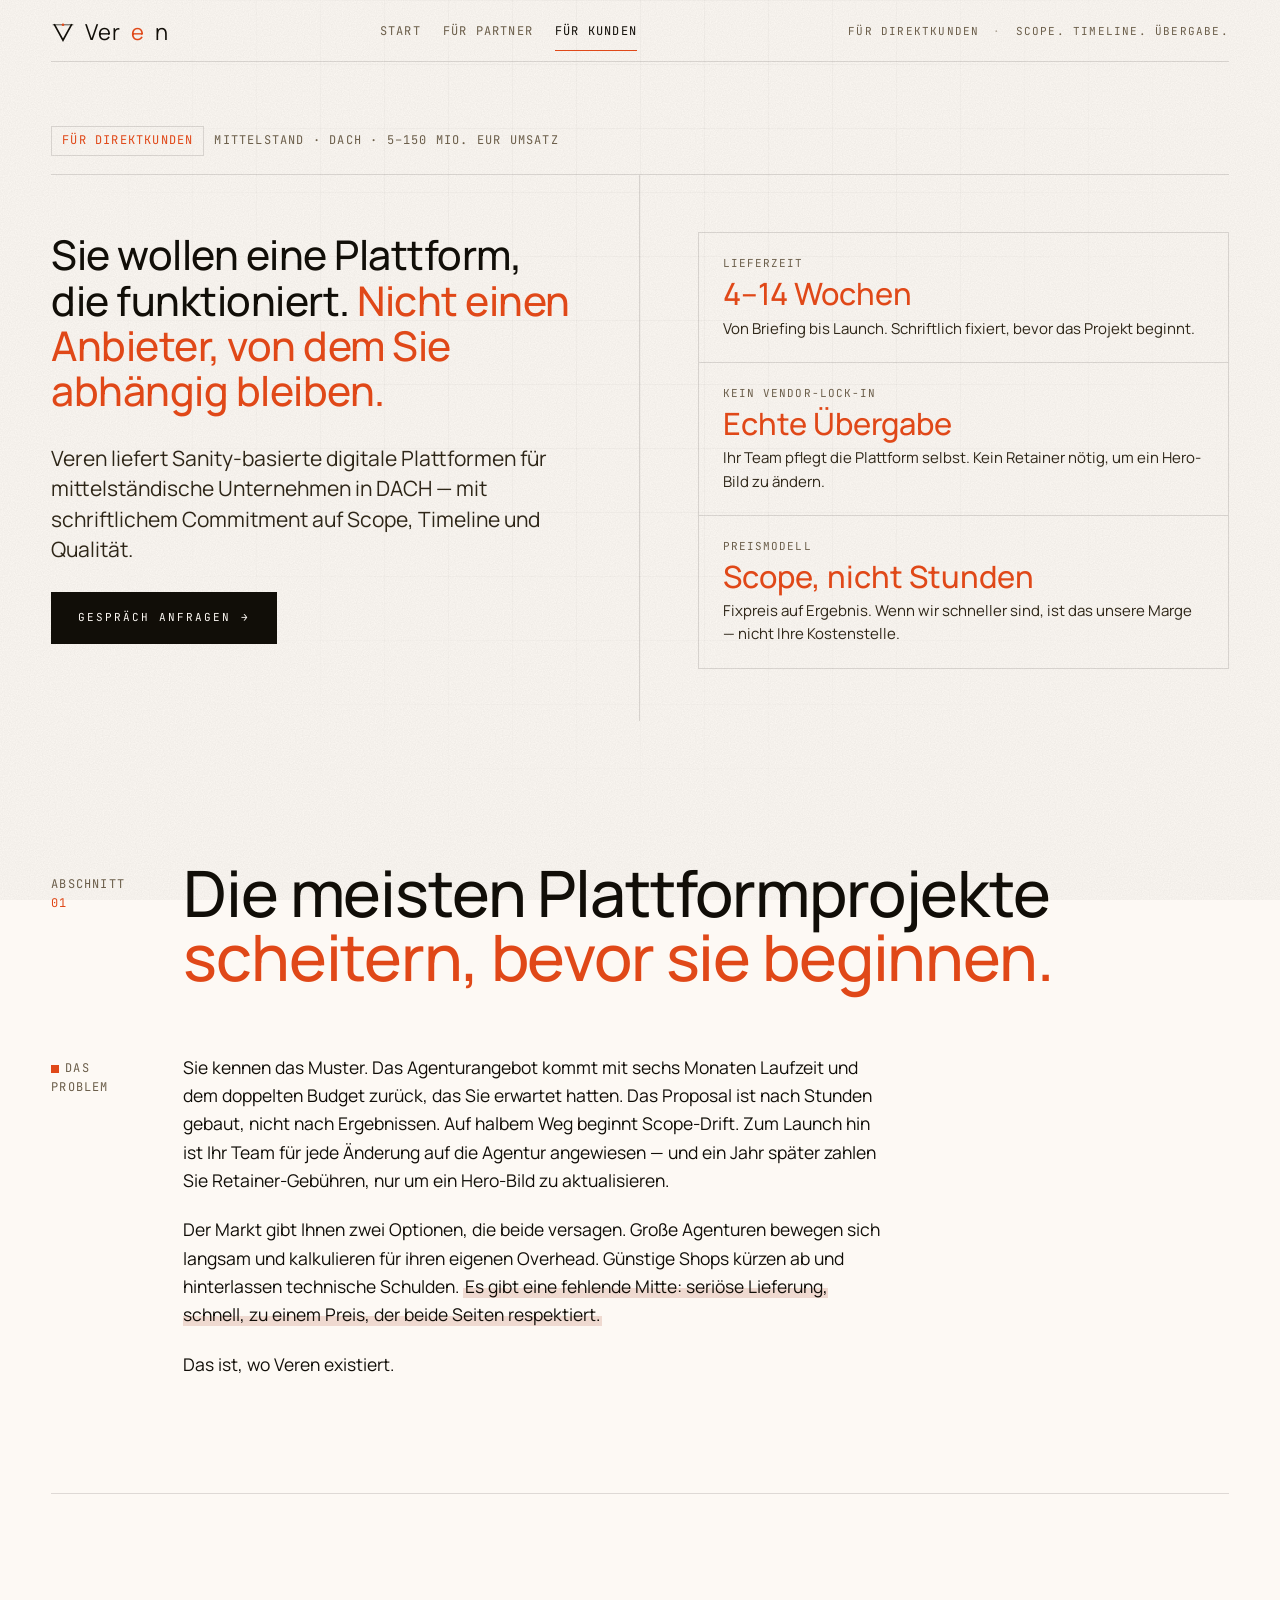
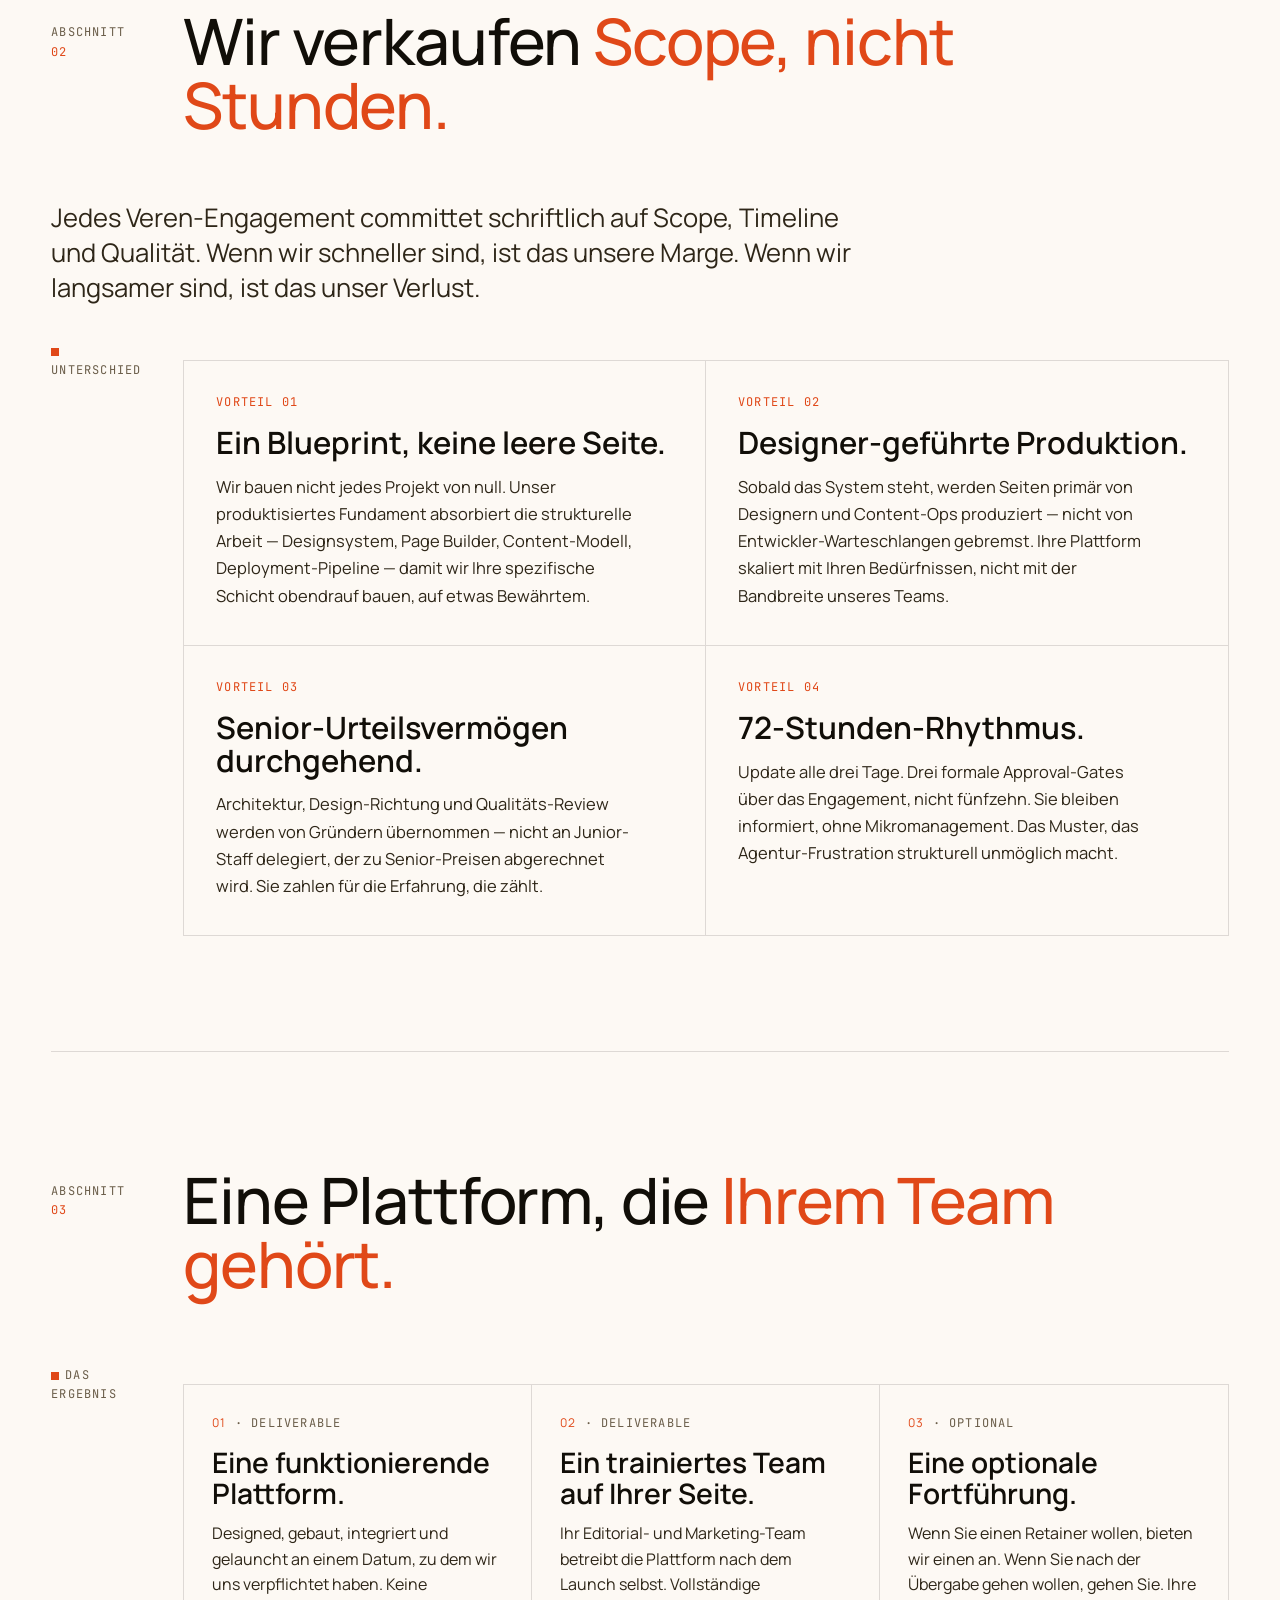
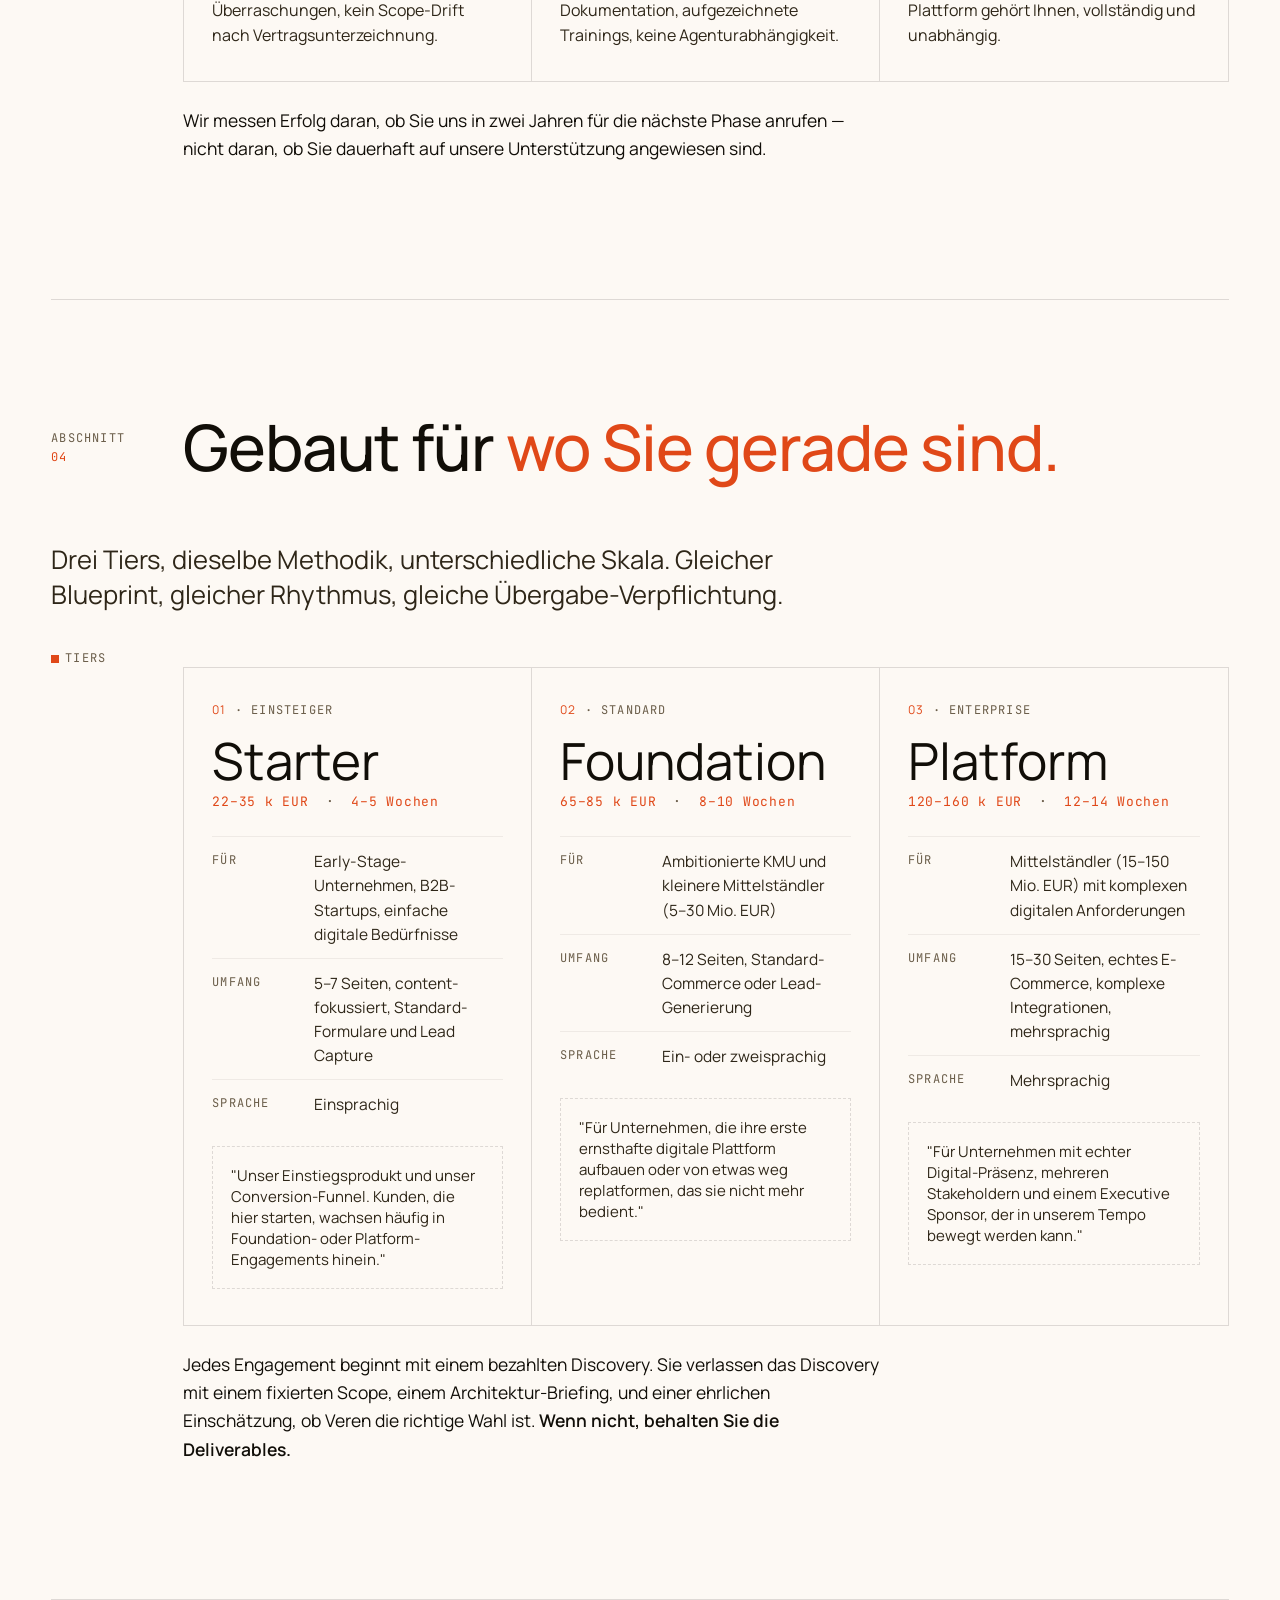
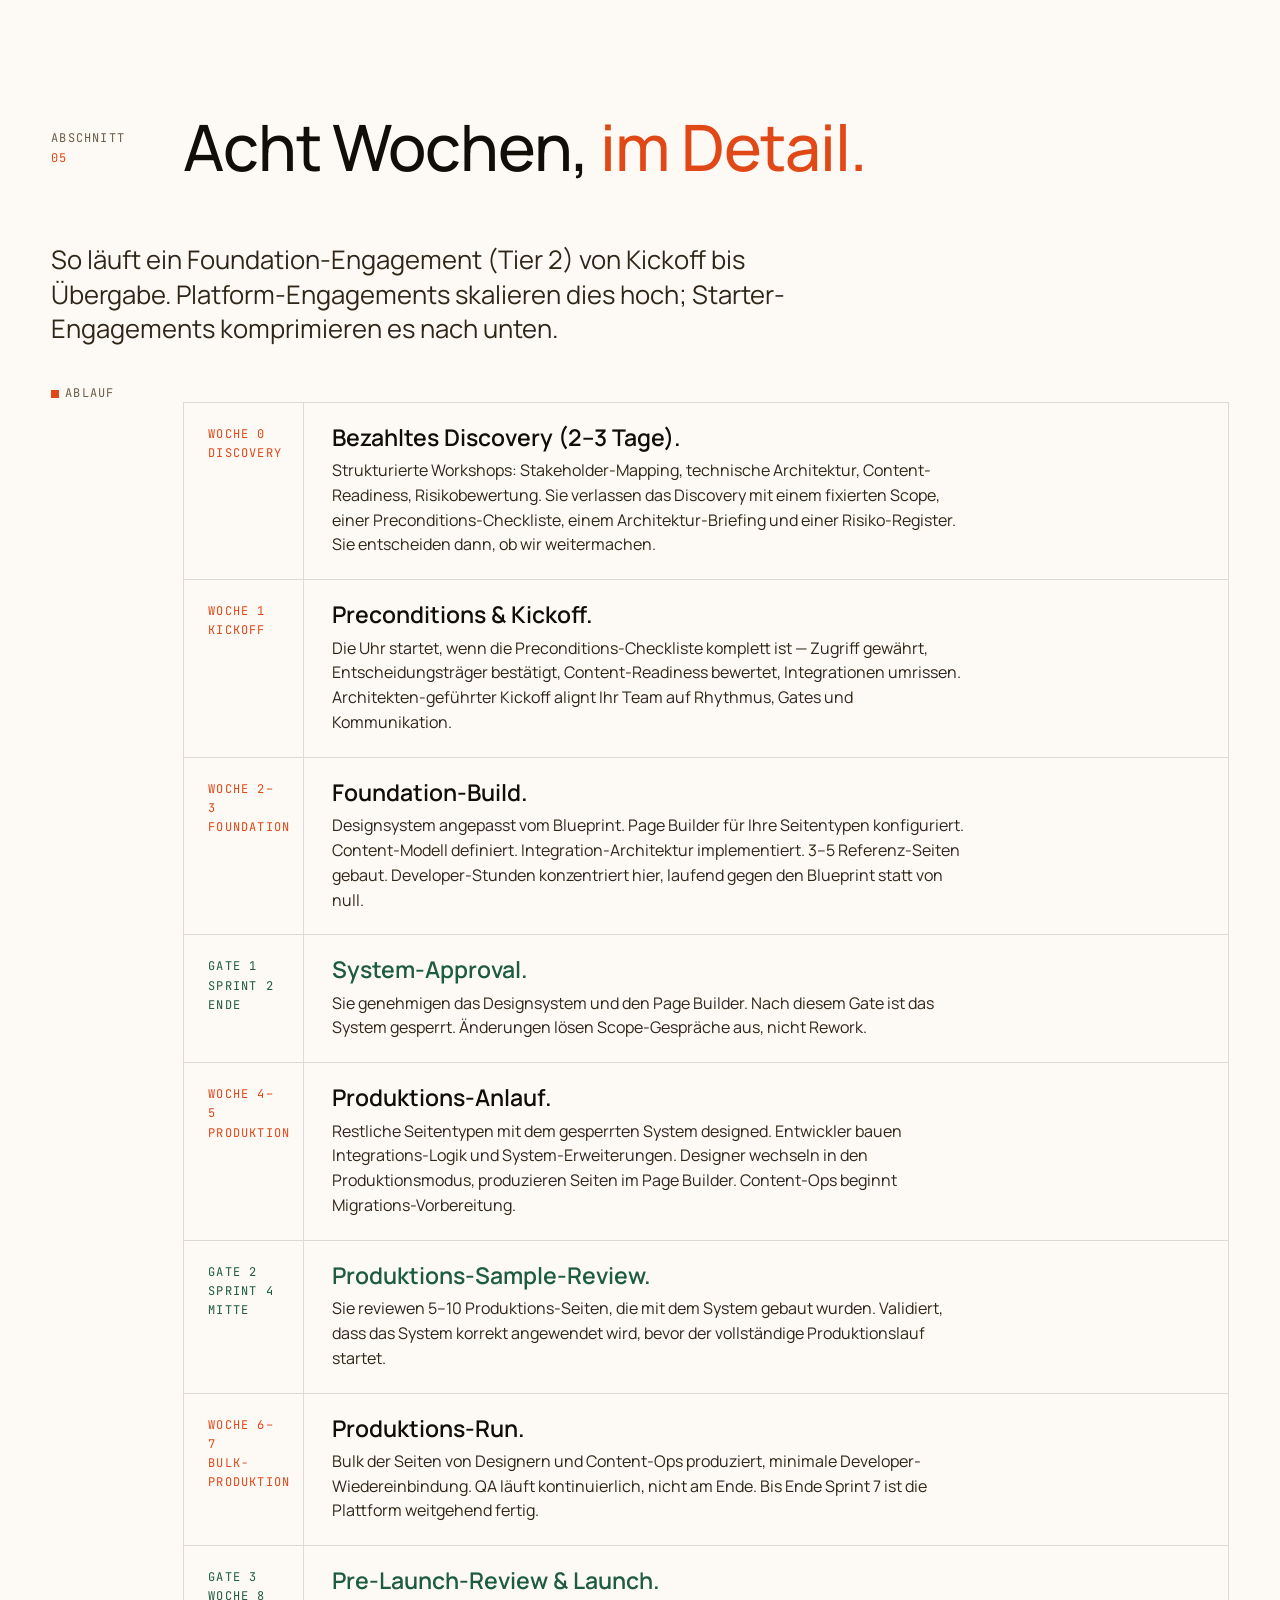
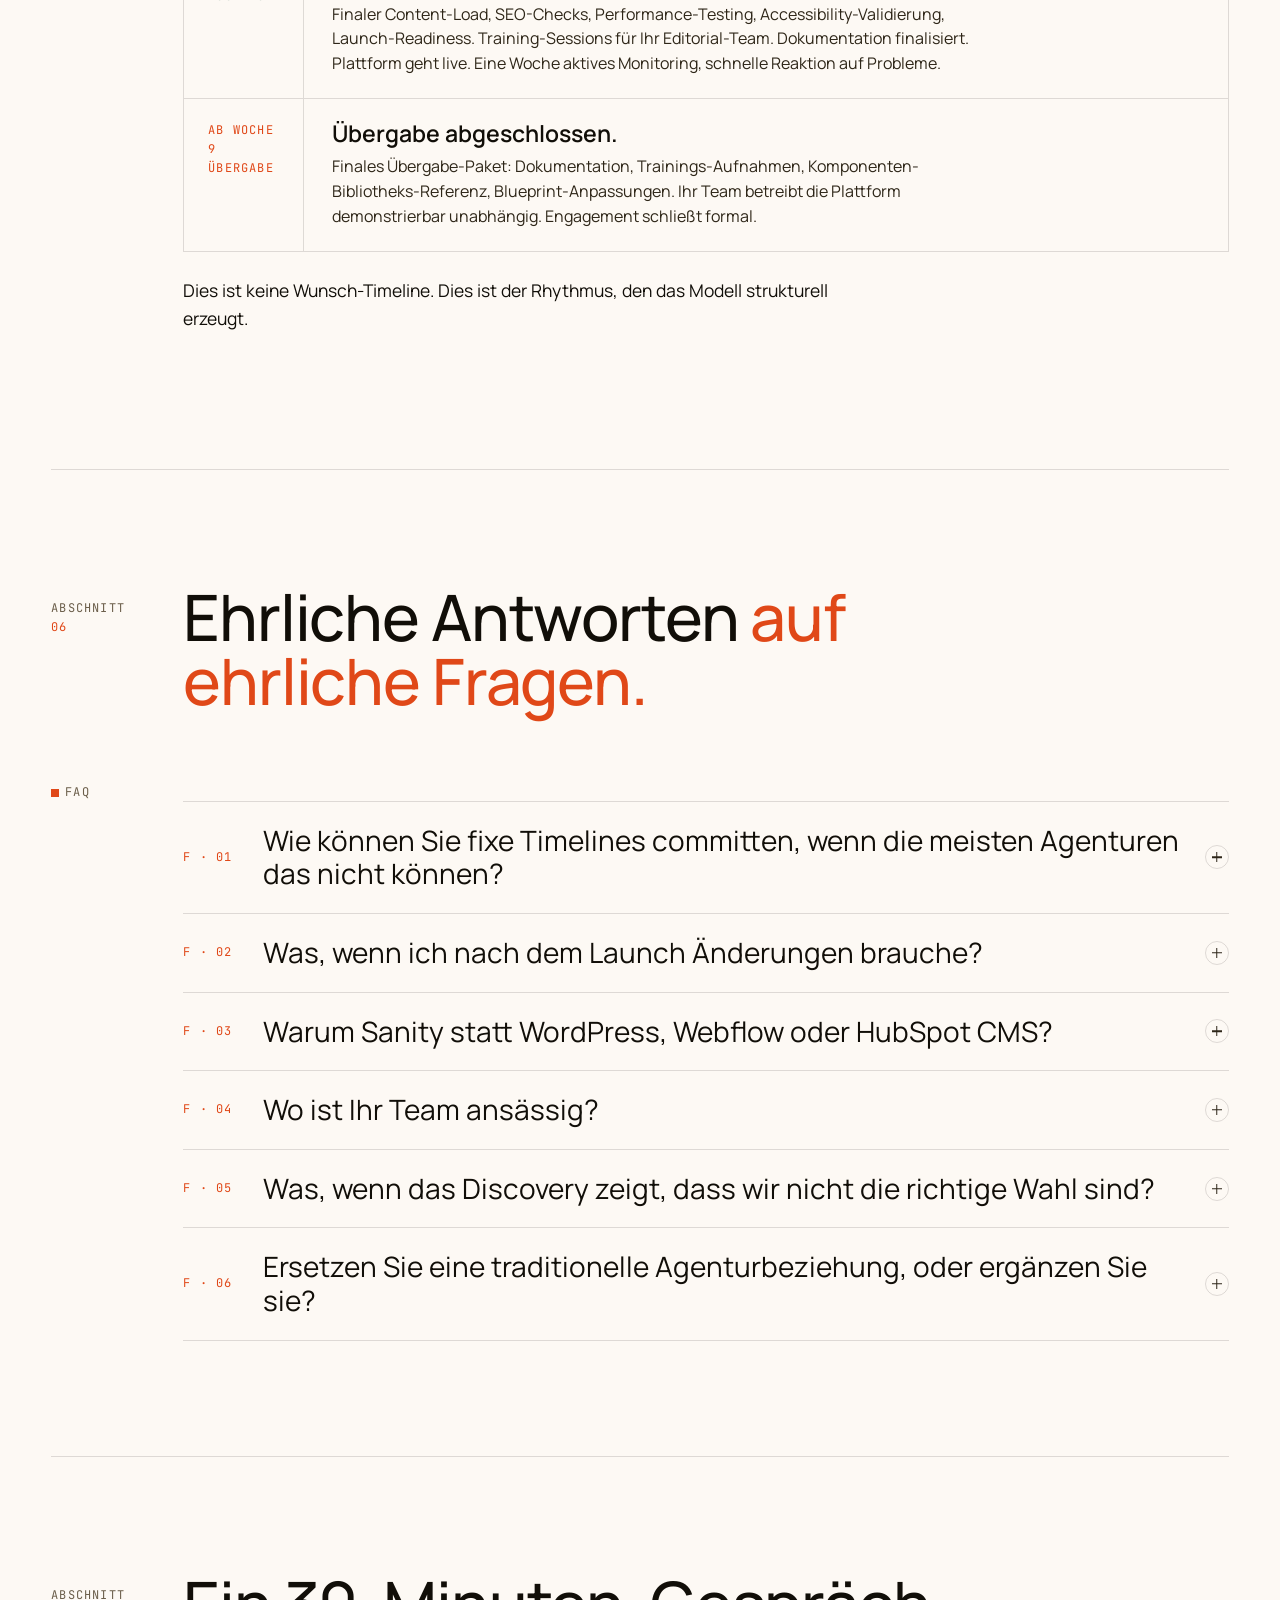
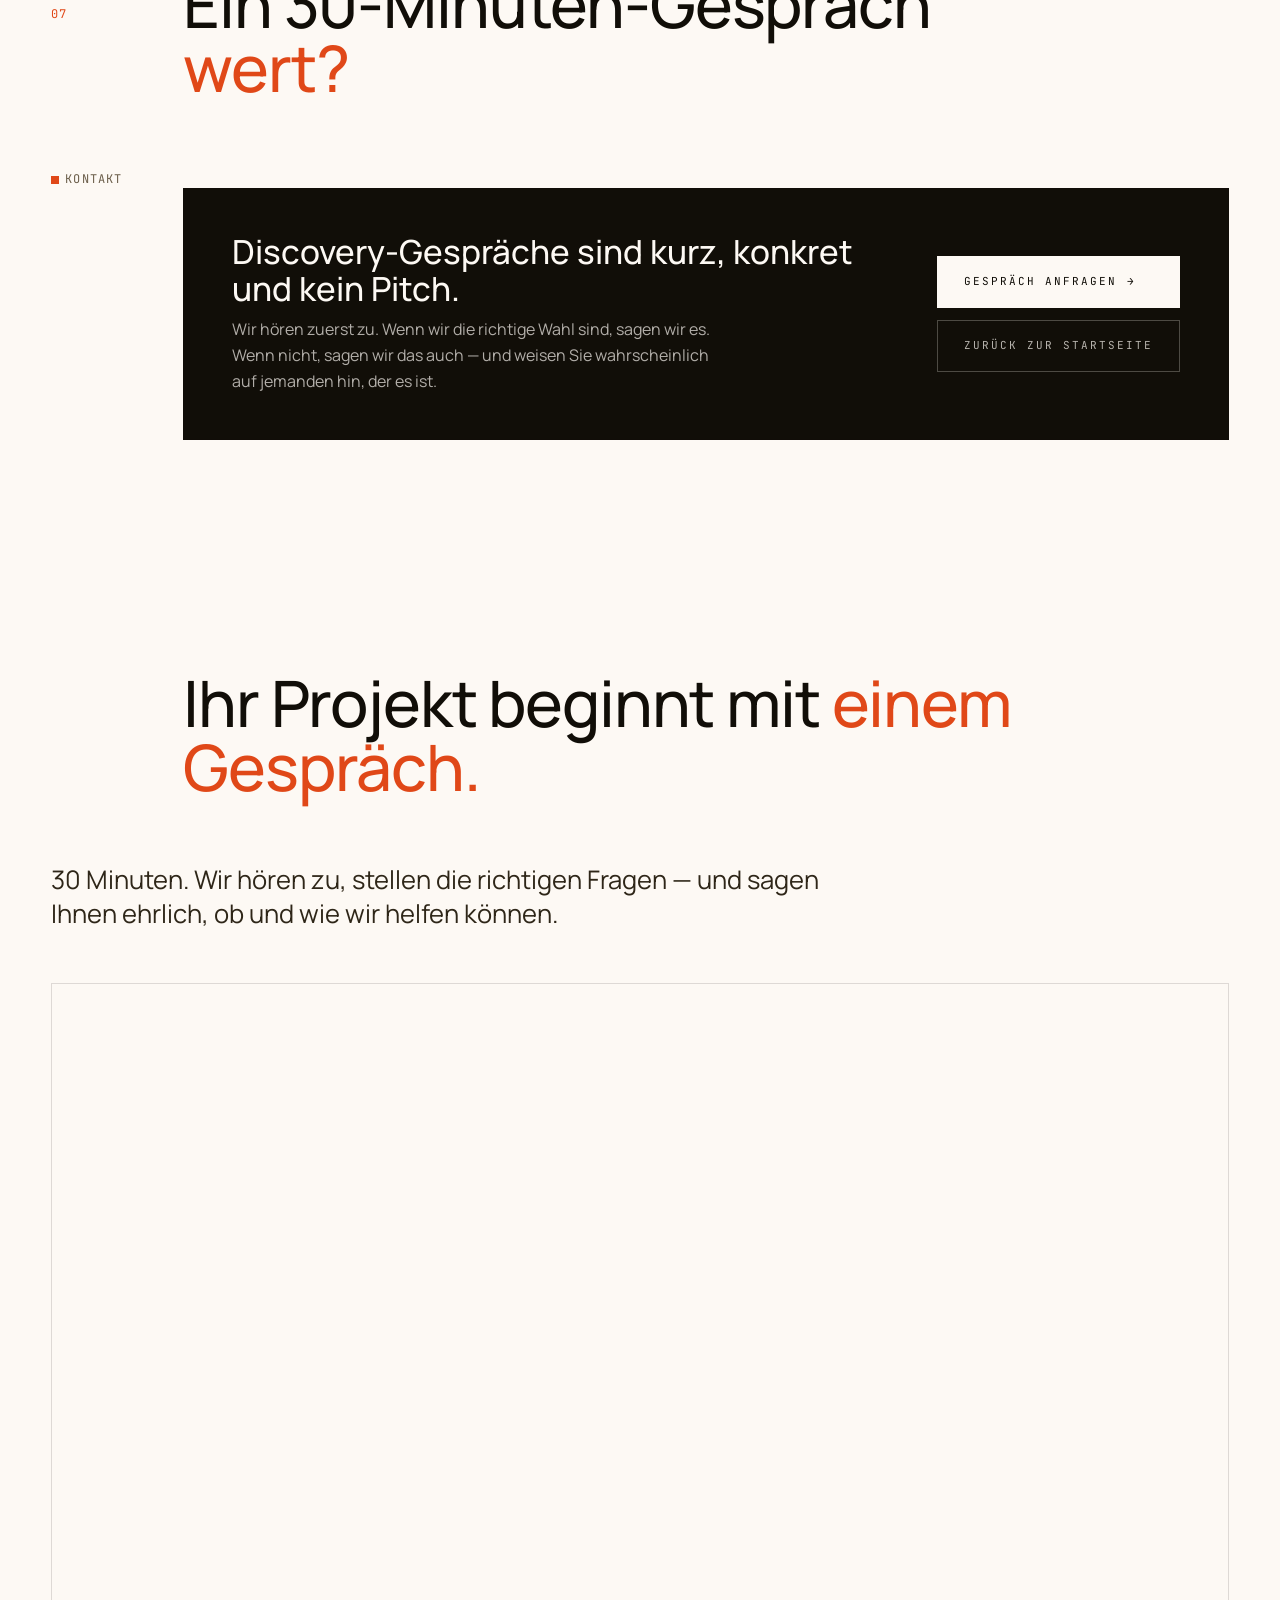
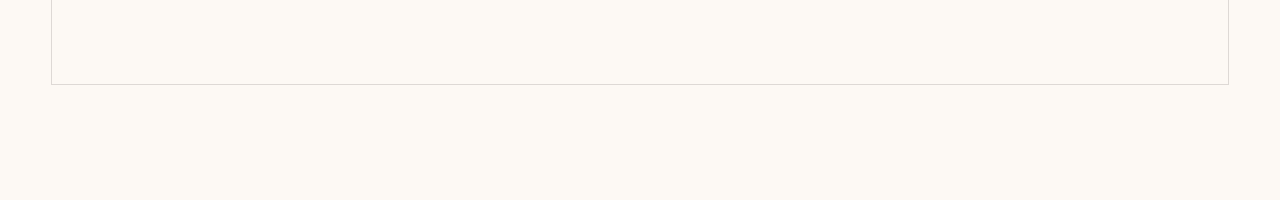
==== commit 3d7a26da: "Add Cal.com booking section to both pages Partners: 'Finden wir in 30 Minuten heraus, ob das passt.'" ====
--- a/for-clients.html
+++ b/for-clients.html
@@ -679,9 +679,32 @@
   </section>
 
 
+  <!-- Booking CTA -->
+  <section class="chap" id="booking" style="border-bottom:0;">
+    <div class="chap__head reveal">
+      <div class="chap__num" style="opacity:0; pointer-events:none;">—</div>
+      <h2 class="chap__title">Ihr Projekt beginnt mit <em>einem Gespräch.</em></h2>
+    </div>
+    <p class="chap__lede reveal" style="margin-bottom: clamp(32px, 4vw, 56px);">30 Minuten. Wir hören zu, stellen die richtigen Fragen &mdash; und sagen Ihnen ehrlich, ob und wie wir helfen können.</p>
+
+    <div class="reveal" style="border:1px solid var(--rule); overflow:hidden;">
+      <div style="width:100%;height:700px;overflow:scroll" id="my-cal-inline-30min"></div>
+    </div>
+  </section>
+
 
 </div>
 
+<script>
+  (function (C, A, L) { let p = function (a, ar) { a.q.push(ar); }; let d = C.document; C.Cal = C.Cal || function () { let cal = C.Cal; let ar = arguments; if (!cal.loaded) { cal.ns = {}; cal.q = cal.q || []; d.head.appendChild(d.createElement("script")).src = A; cal.loaded = true; } if (ar[0] === L) { const api = function () { p(api, arguments); }; const namespace = ar[1]; api.q = api.q || []; if(typeof namespace === "string"){cal.ns[namespace] = cal.ns[namespace] || api;p(cal.ns[namespace], ar);p(cal, ["initNamespace", namespace]);} else p(cal, ar); return;} p(cal, ar); }; })(window, "https://app.cal.com/embed/embed.js", "init");
+  Cal("init", "30min", {origin:"https://app.cal.com"});
+  Cal.ns["30min"]("inline", {
+    elementOrSelector:"#my-cal-inline-30min",
+    config: {"layout":"month_view","useSlotsViewOnSmallScreen":"true"},
+    calLink: "merdan-ozdogan-rk7asm/30min",
+  });
+  Cal.ns["30min"]("ui", {"hideEventTypeDetails":false,"layout":"month_view"});
+</script>
 <script>
   const bar = document.getElementById('bar');
   const onScroll = () => {
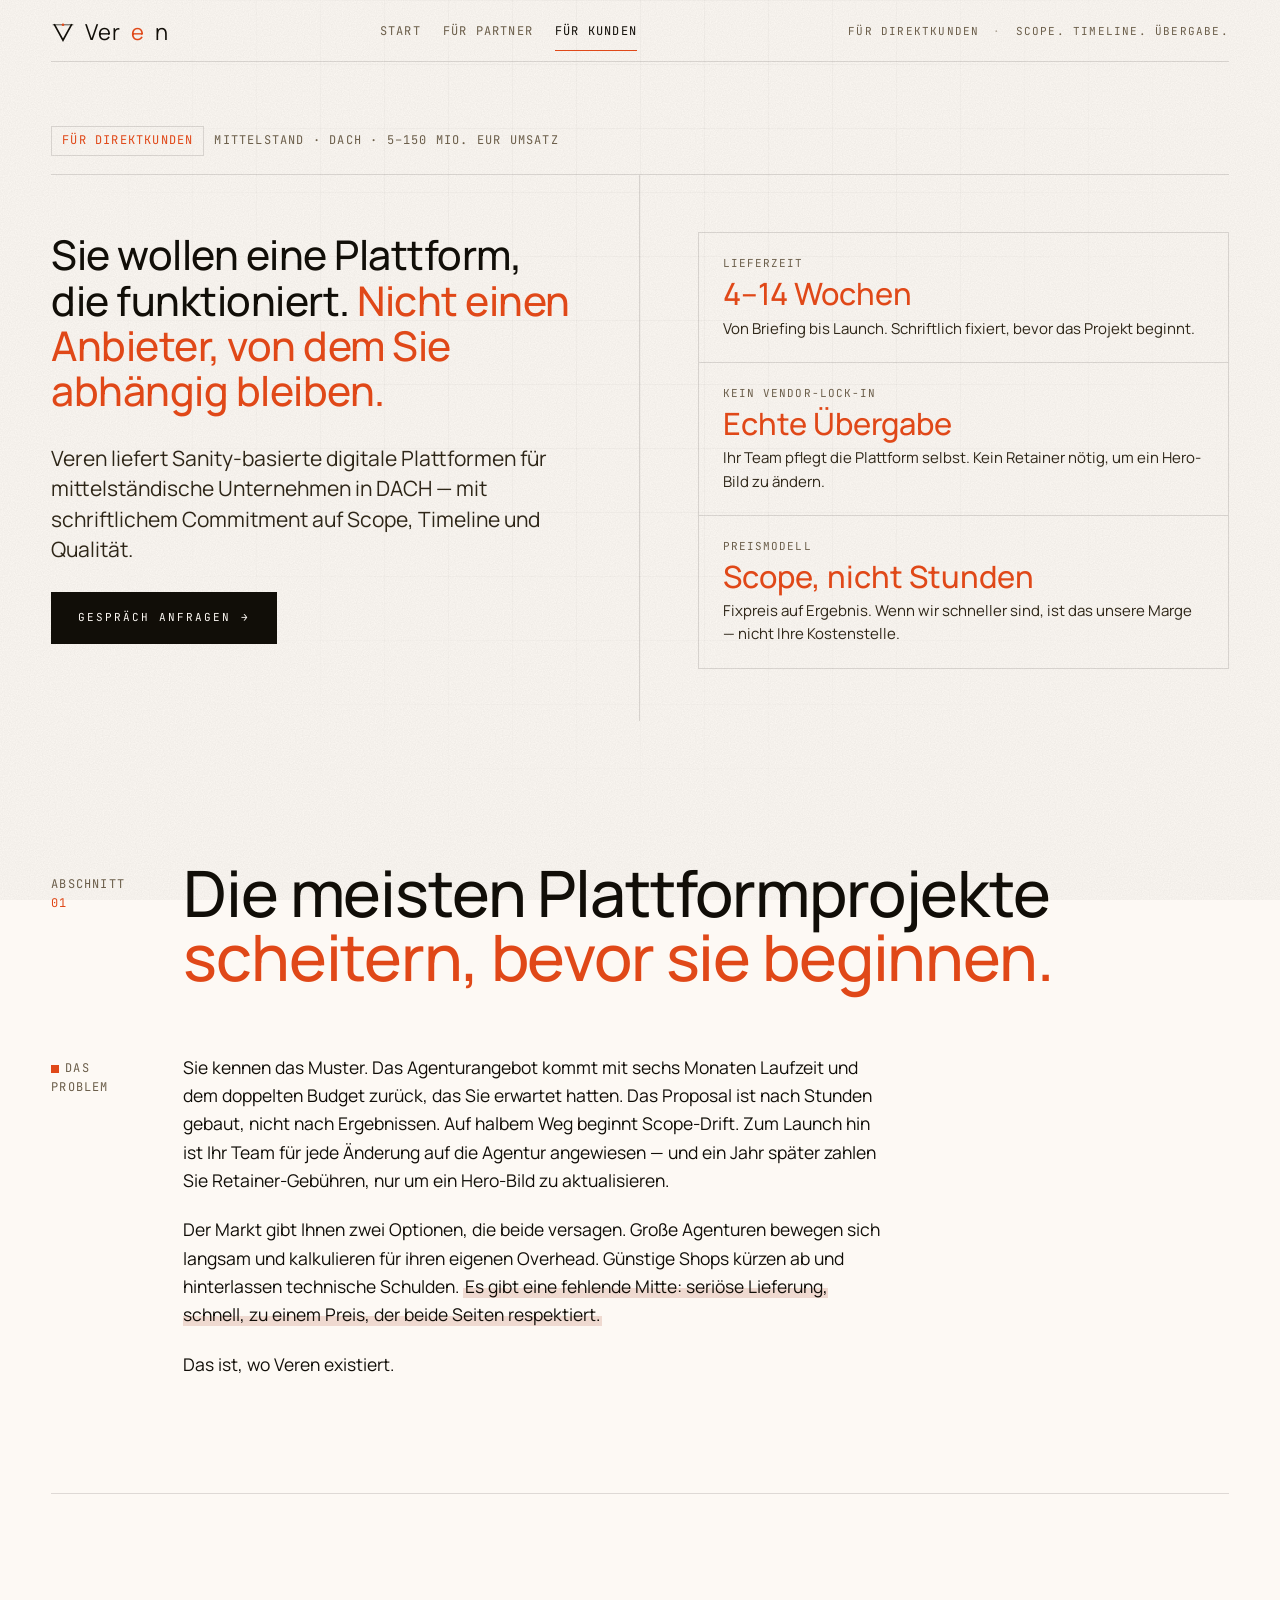
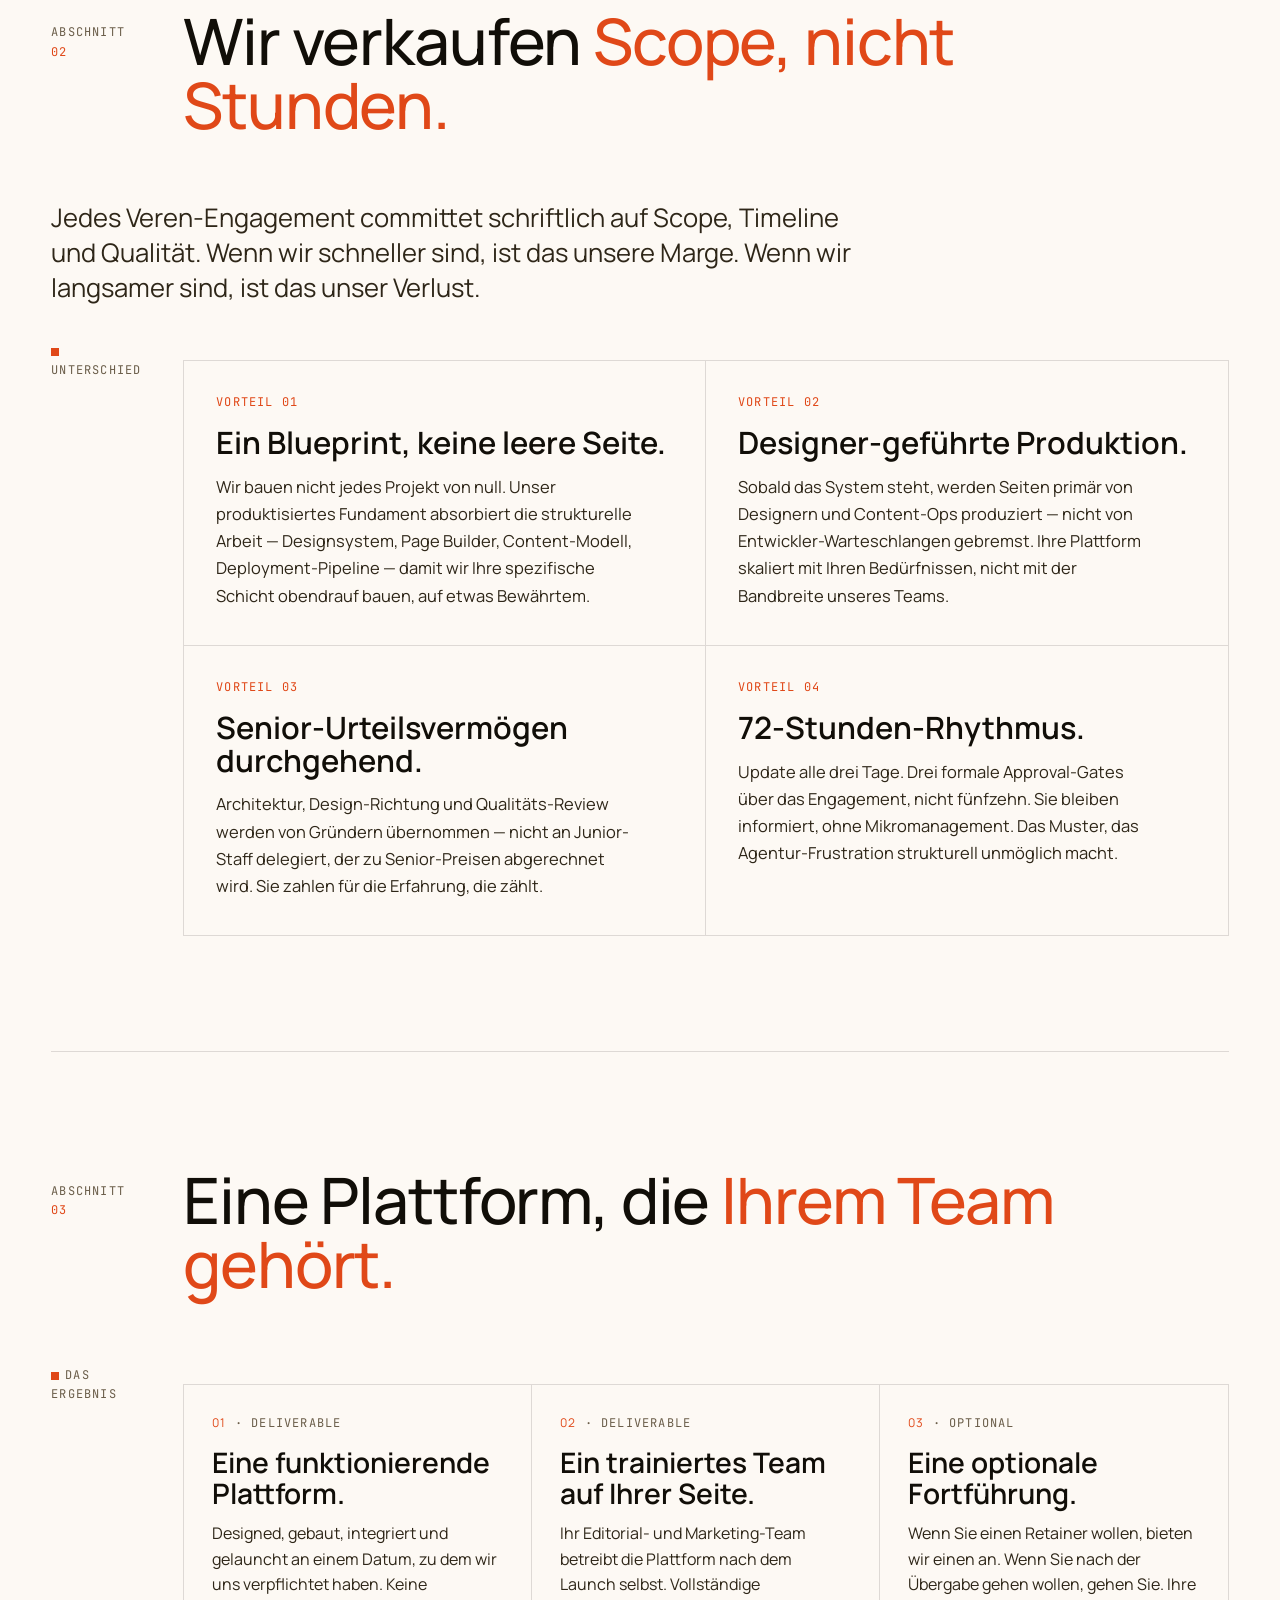
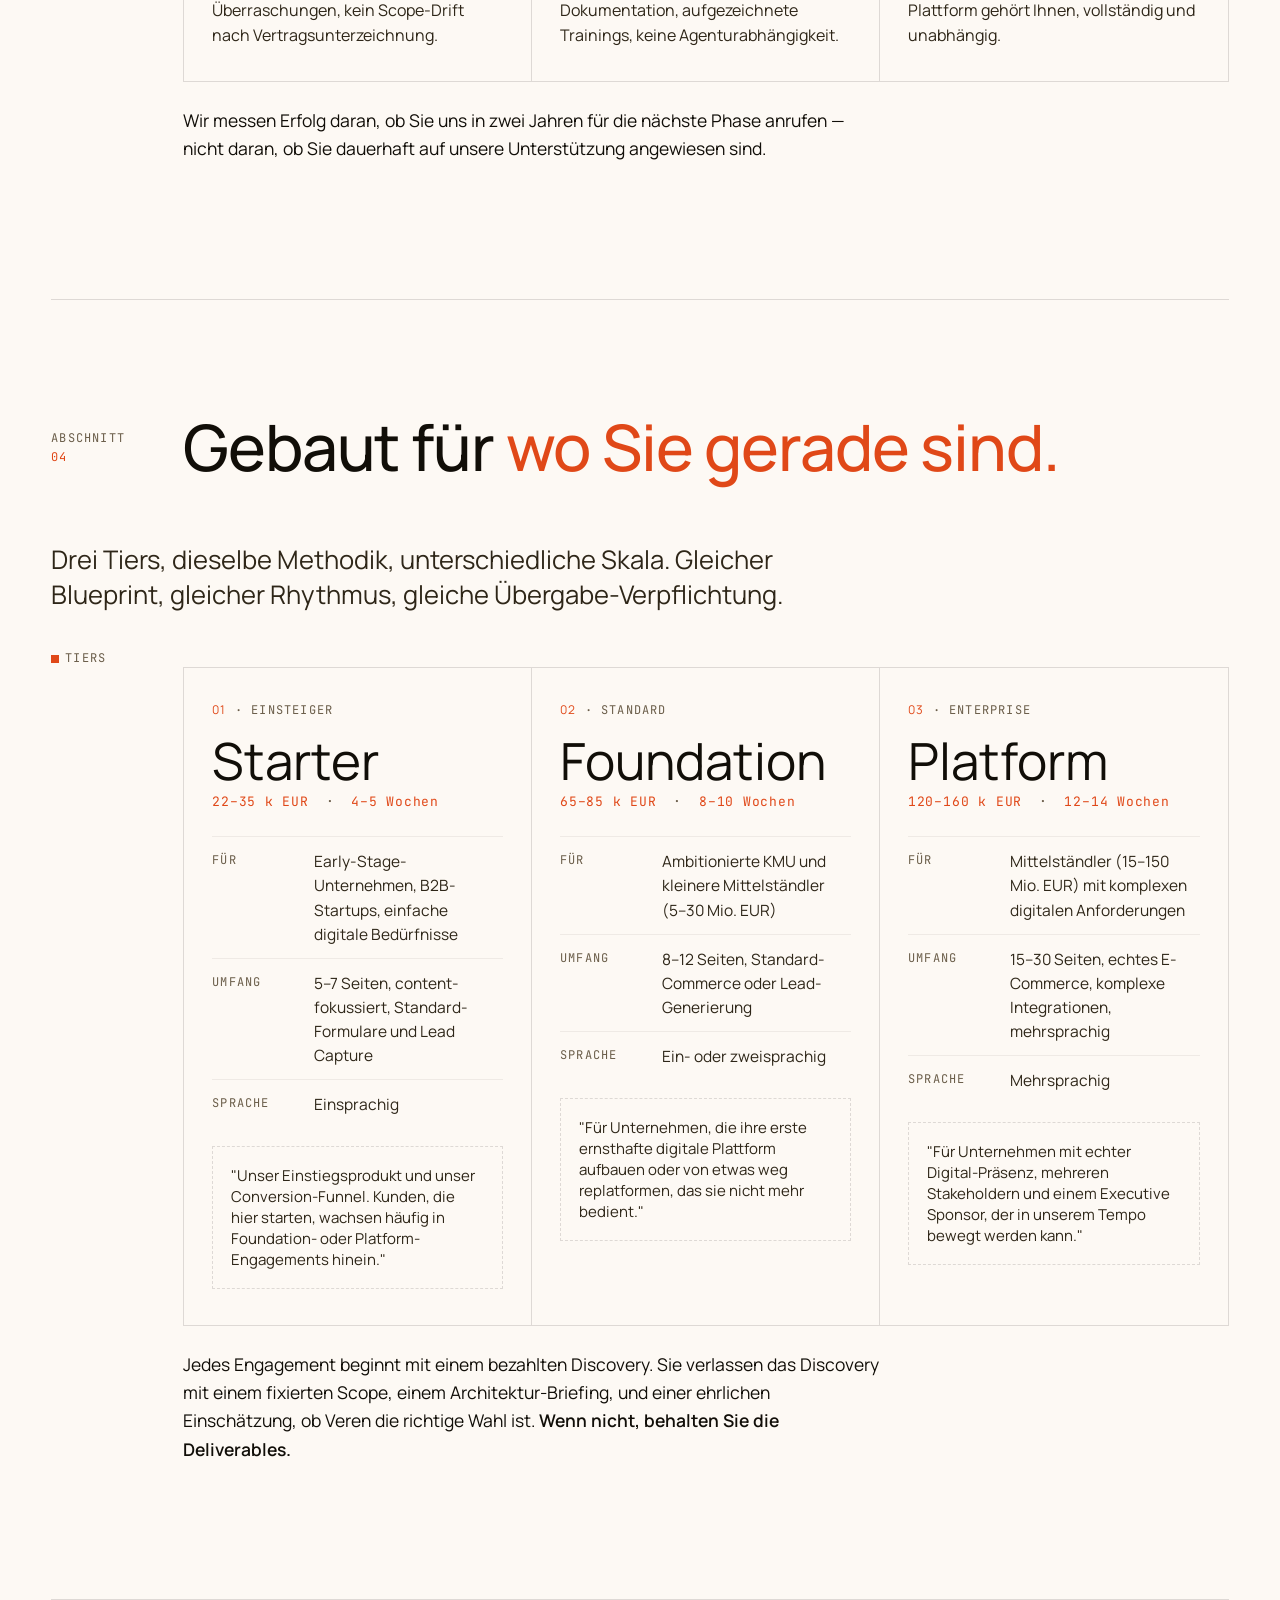
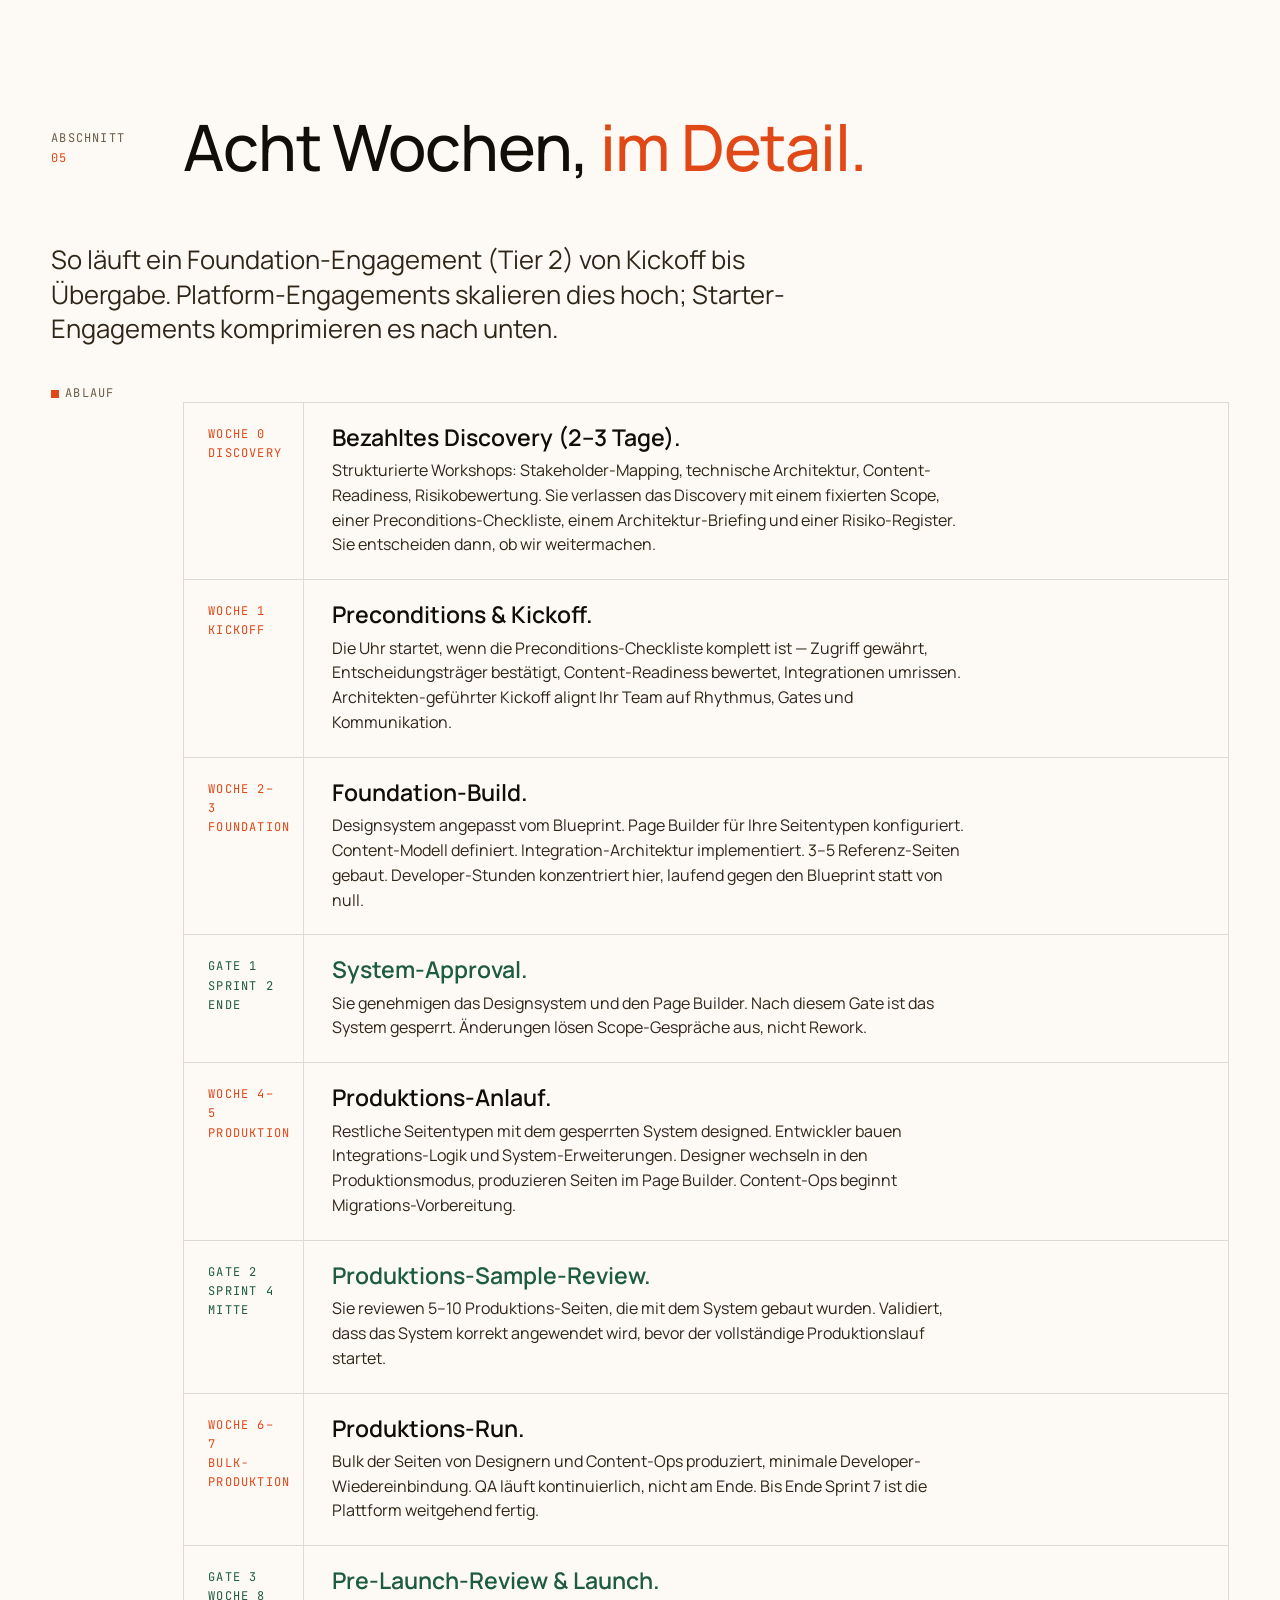
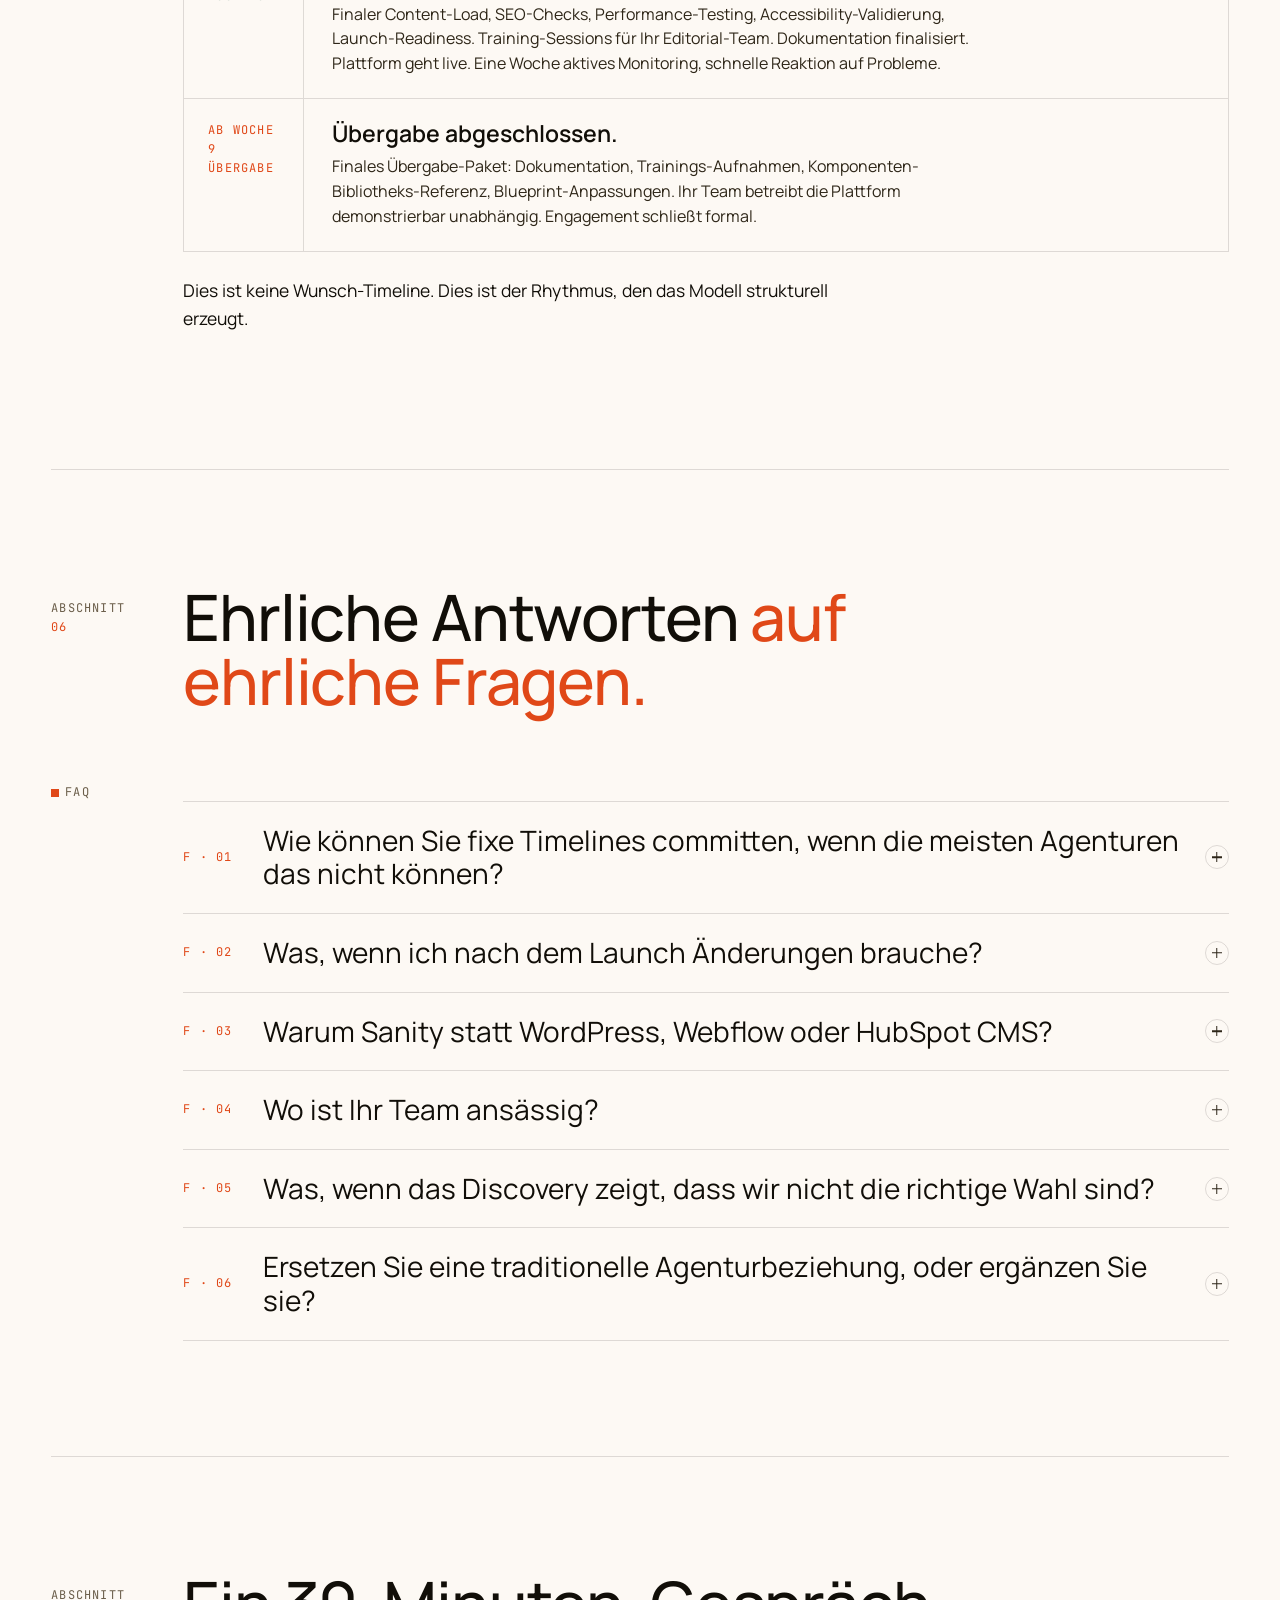
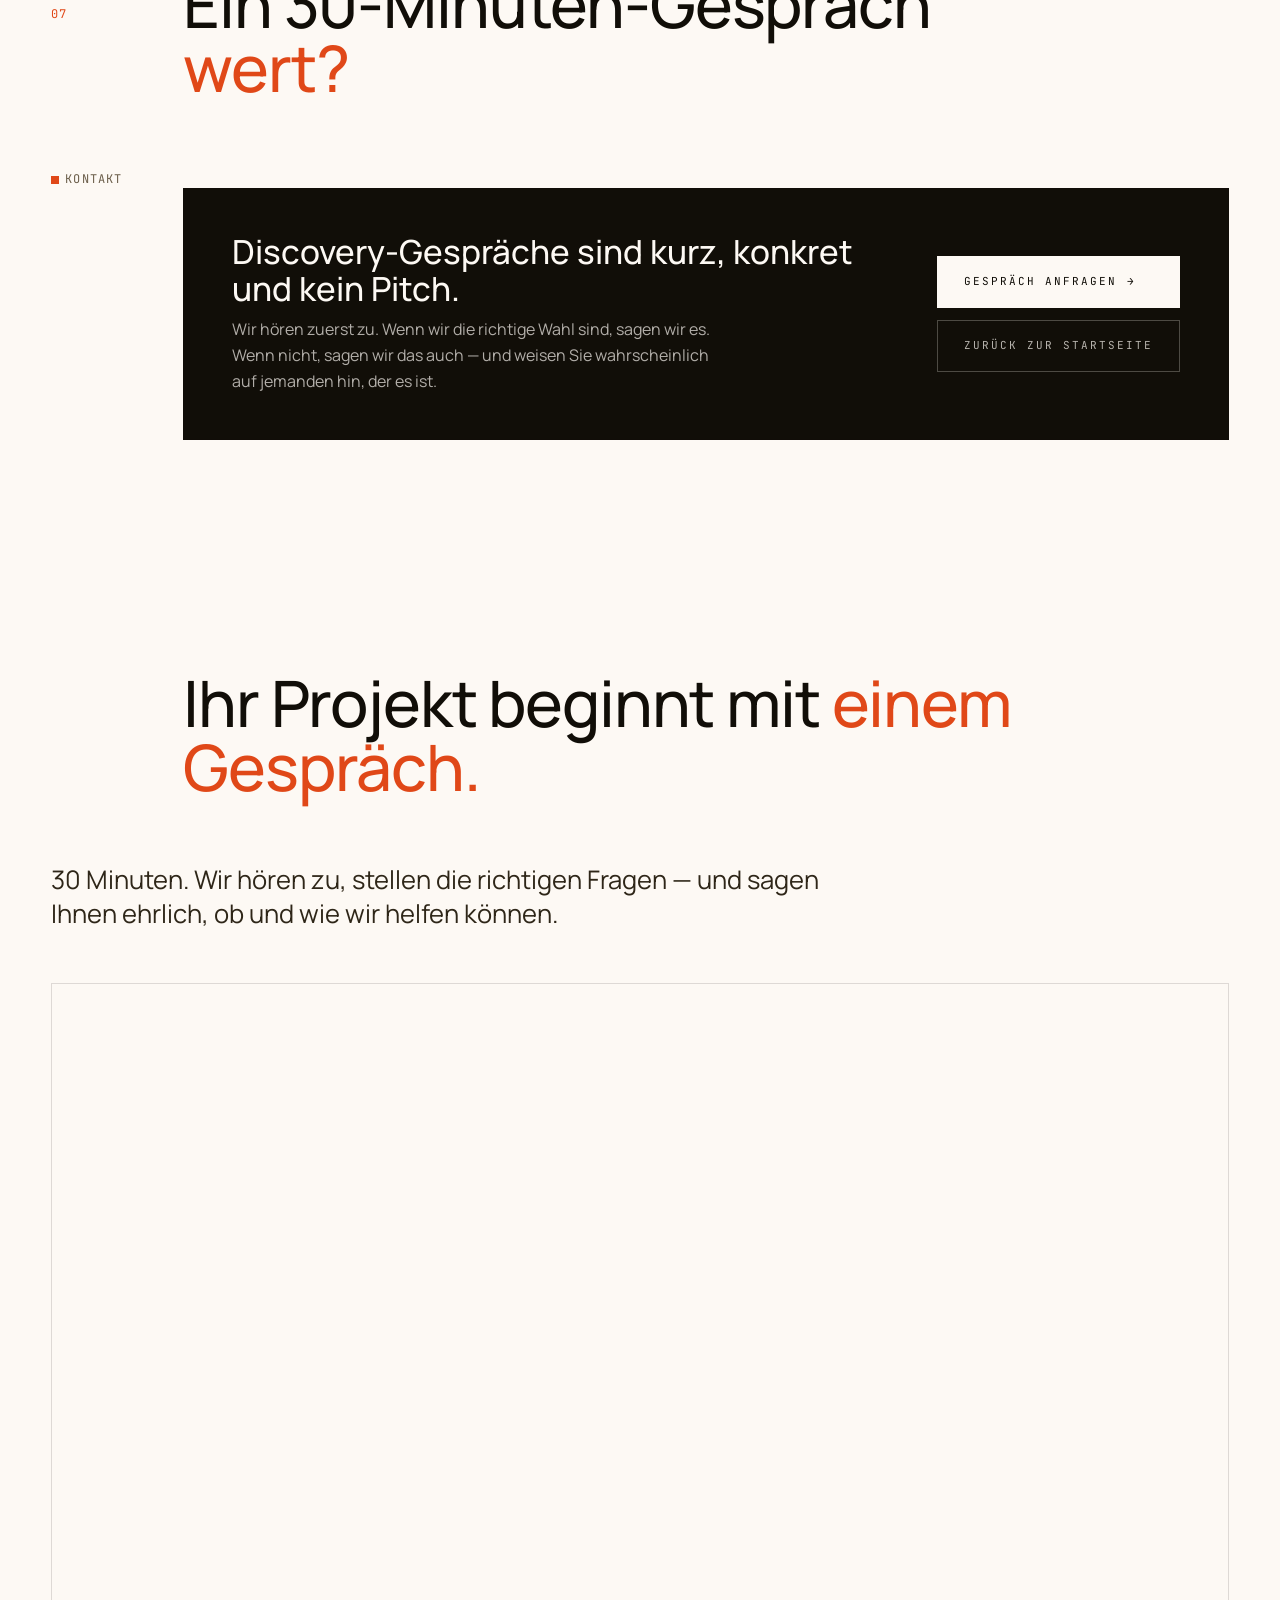
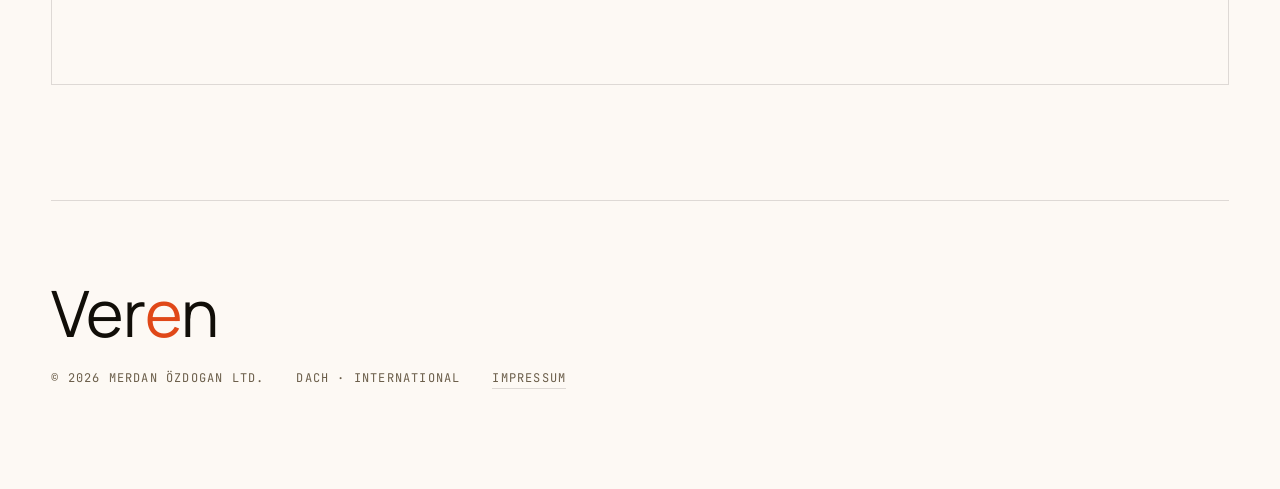
==== commit bb7b8339: "Add Impressum page and footer with legal link on all pages Co-Authored-By: Claude Sonnet 4.6 <norepl" ====
--- a/for-clients.html
+++ b/for-clients.html
@@ -692,6 +692,14 @@
     </div>
   </section>
 
+  <footer class="colophon">
+    <div class="colophon__mark">Ver<em>e</em>n</div>
+    <div class="colophon__meta">
+      <span>&copy; <script>document.write(new Date().getFullYear())</script> Merdan &Ouml;zdogan Ltd.</span>
+      <span>DACH &middot; International</span>
+      <a href="impressum.html" style="color:var(--ink-mute); text-decoration:none; border-bottom:1px solid var(--rule);">Impressum</a>
+    </div>
+  </footer>
 
 </div>
 
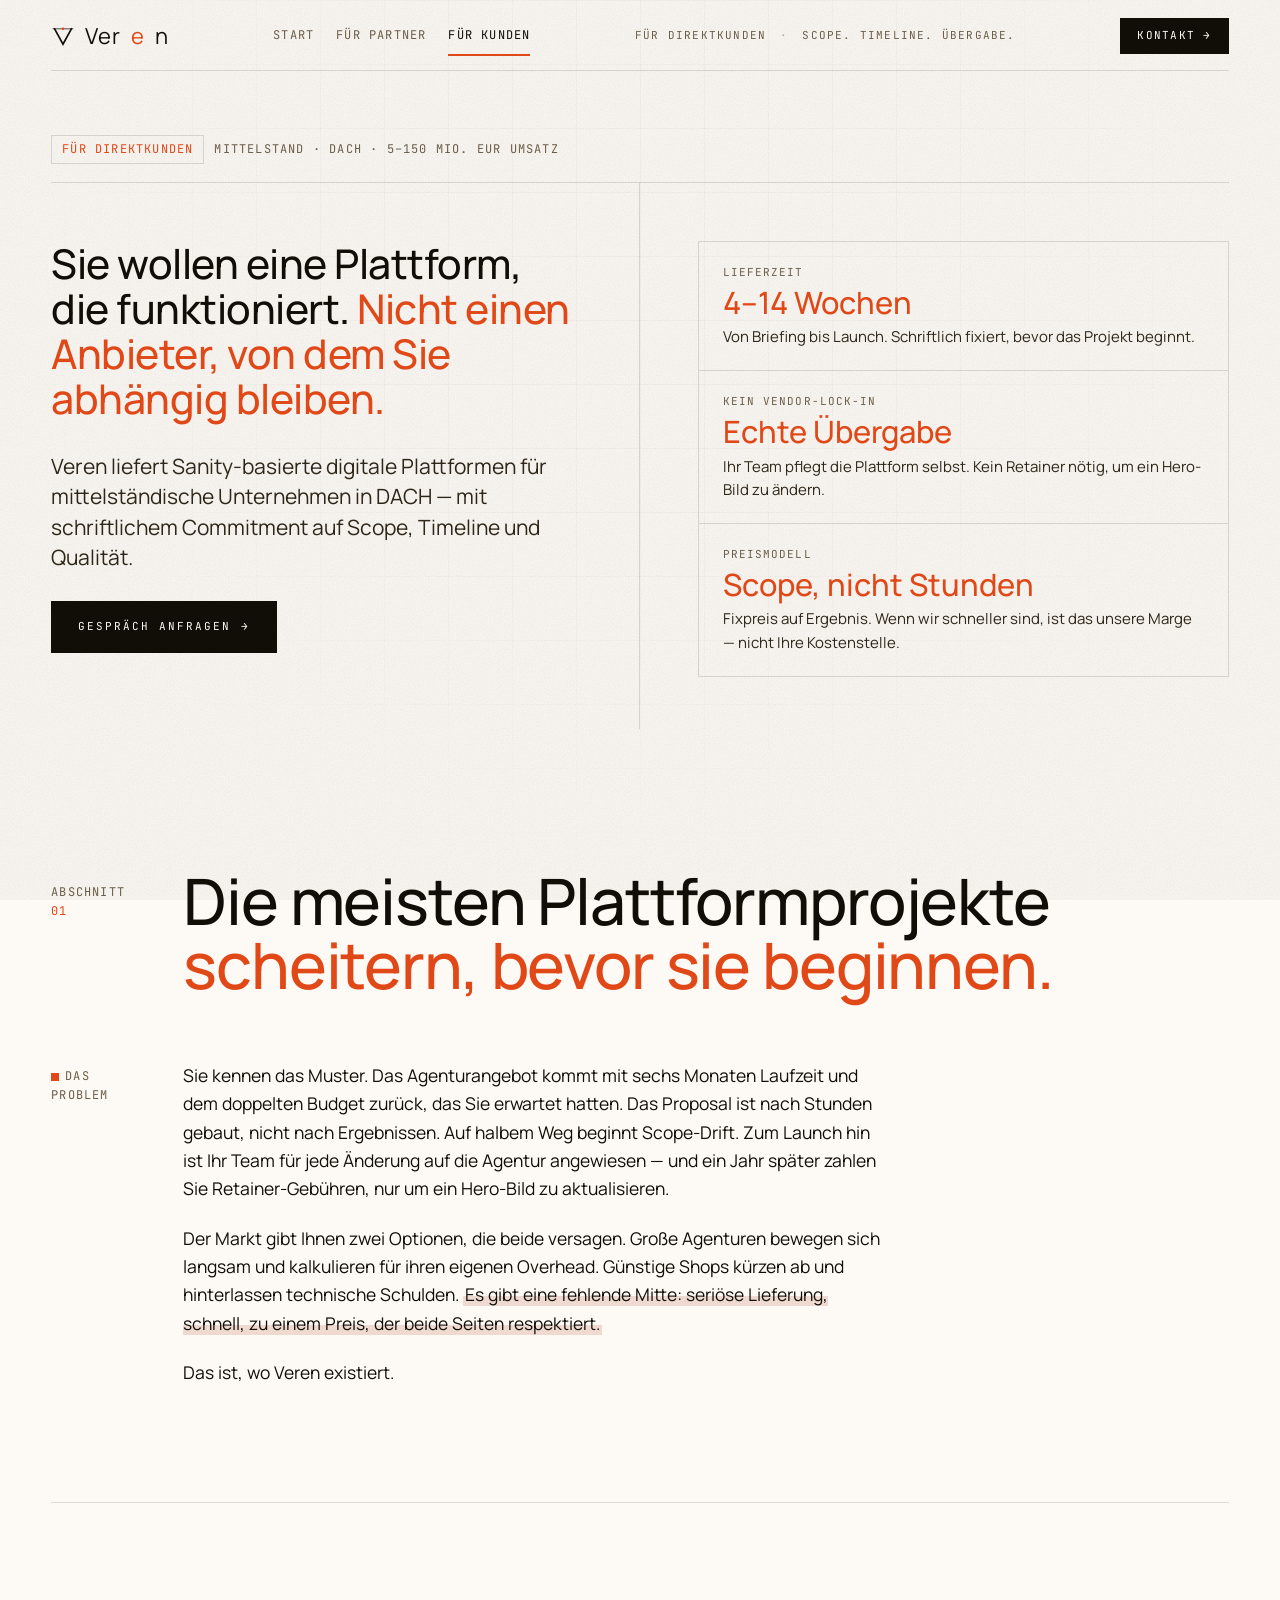
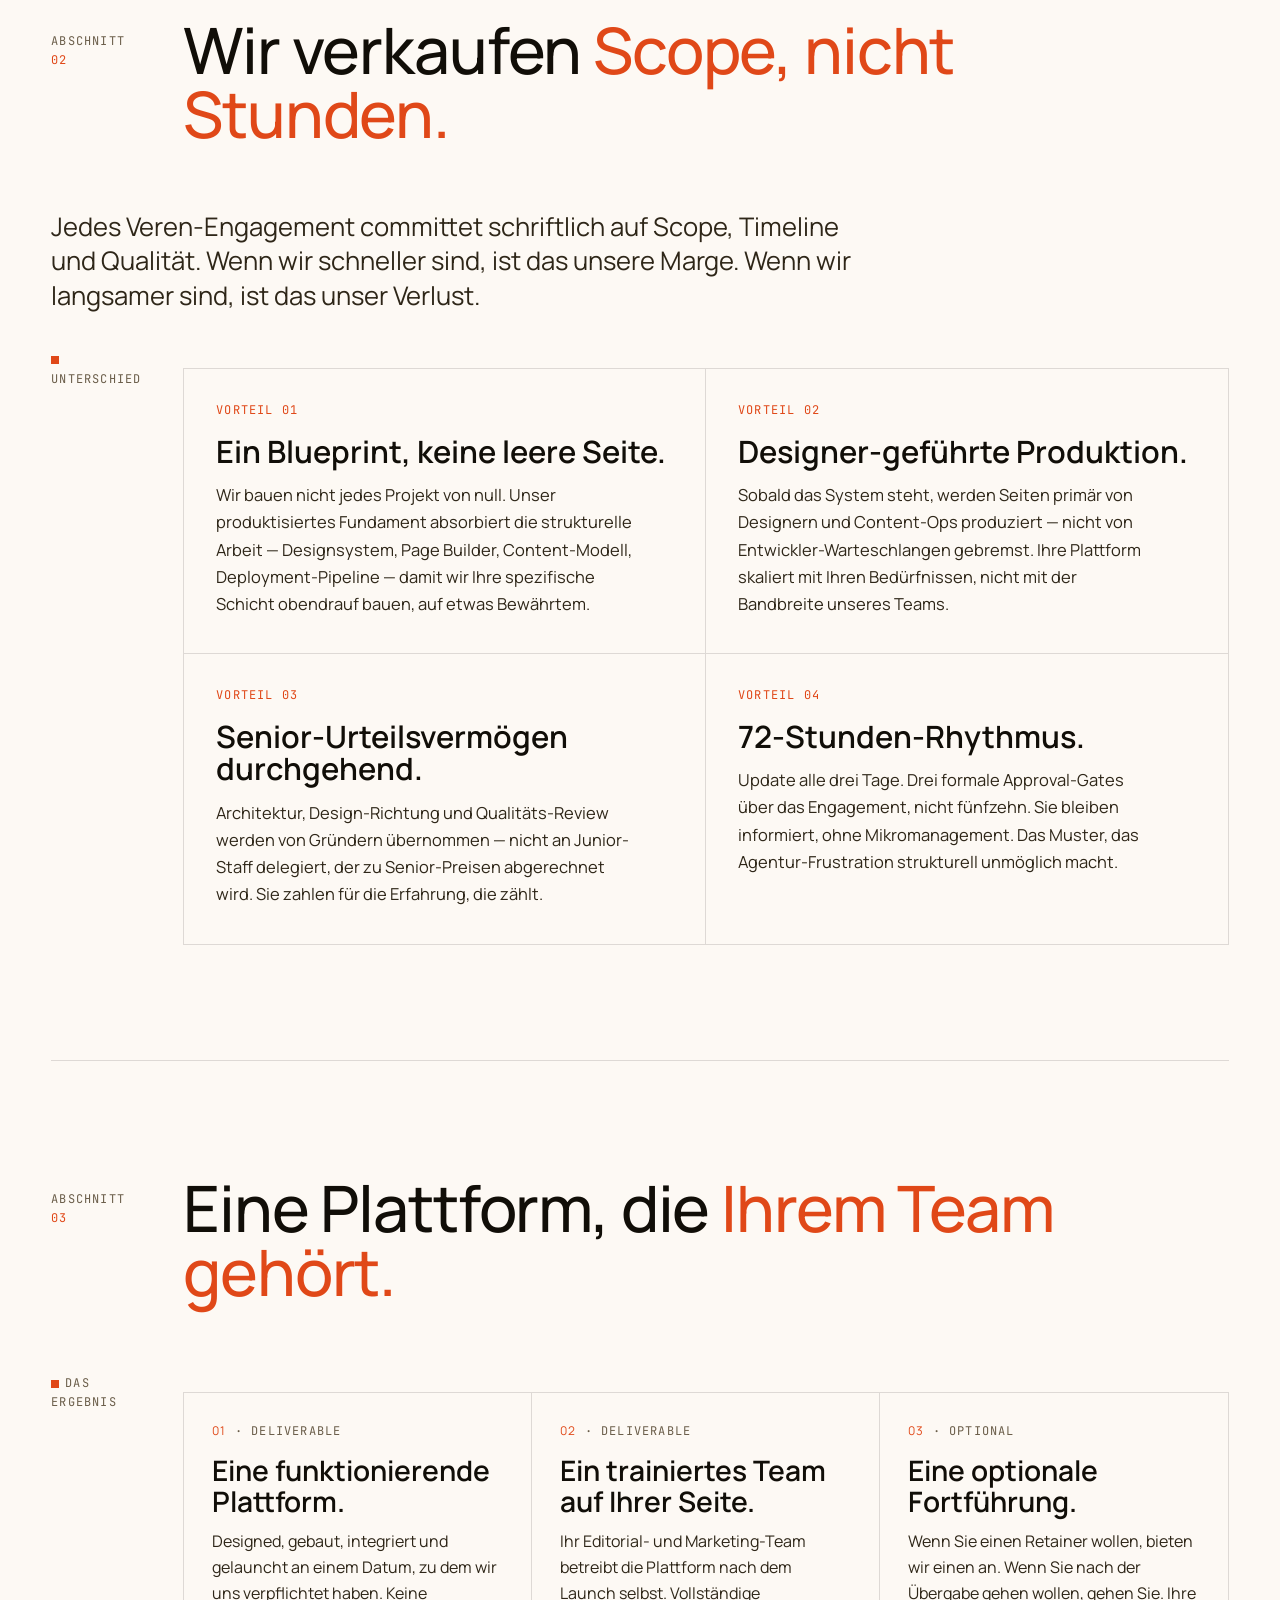
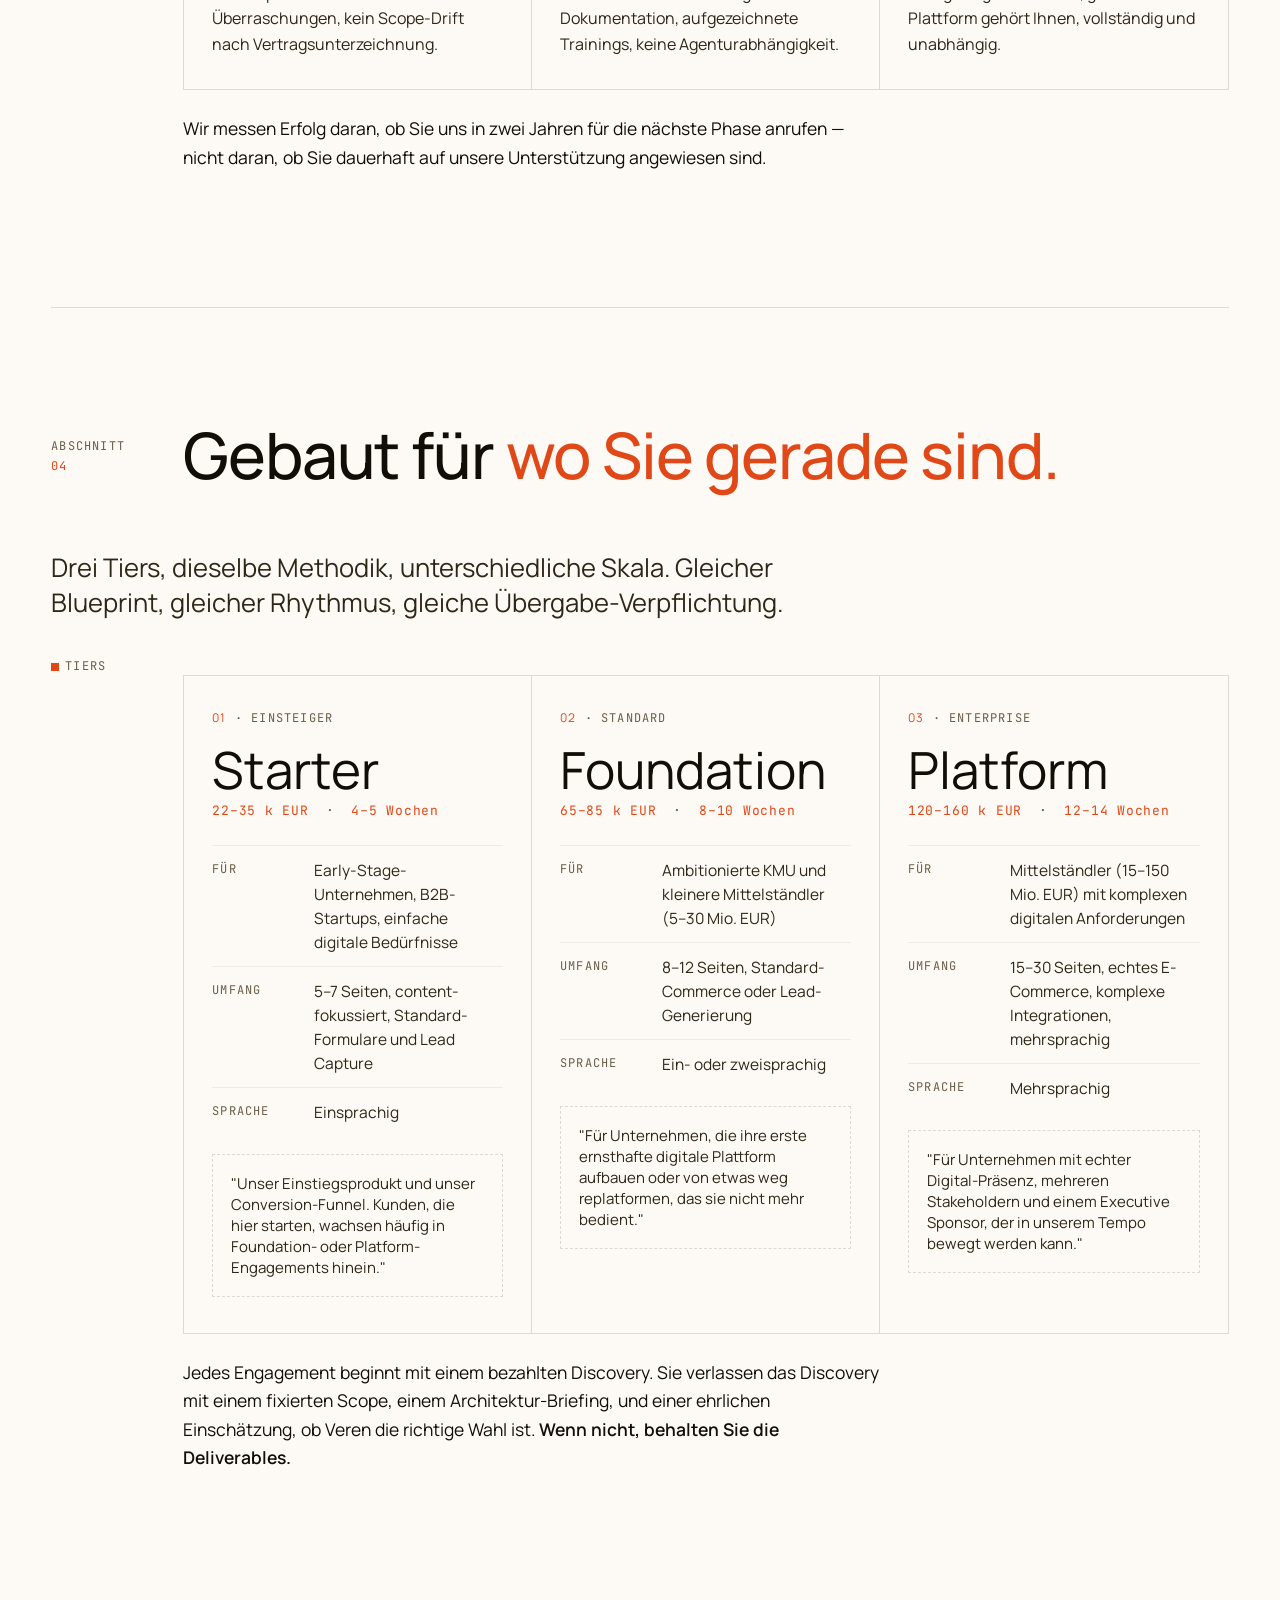
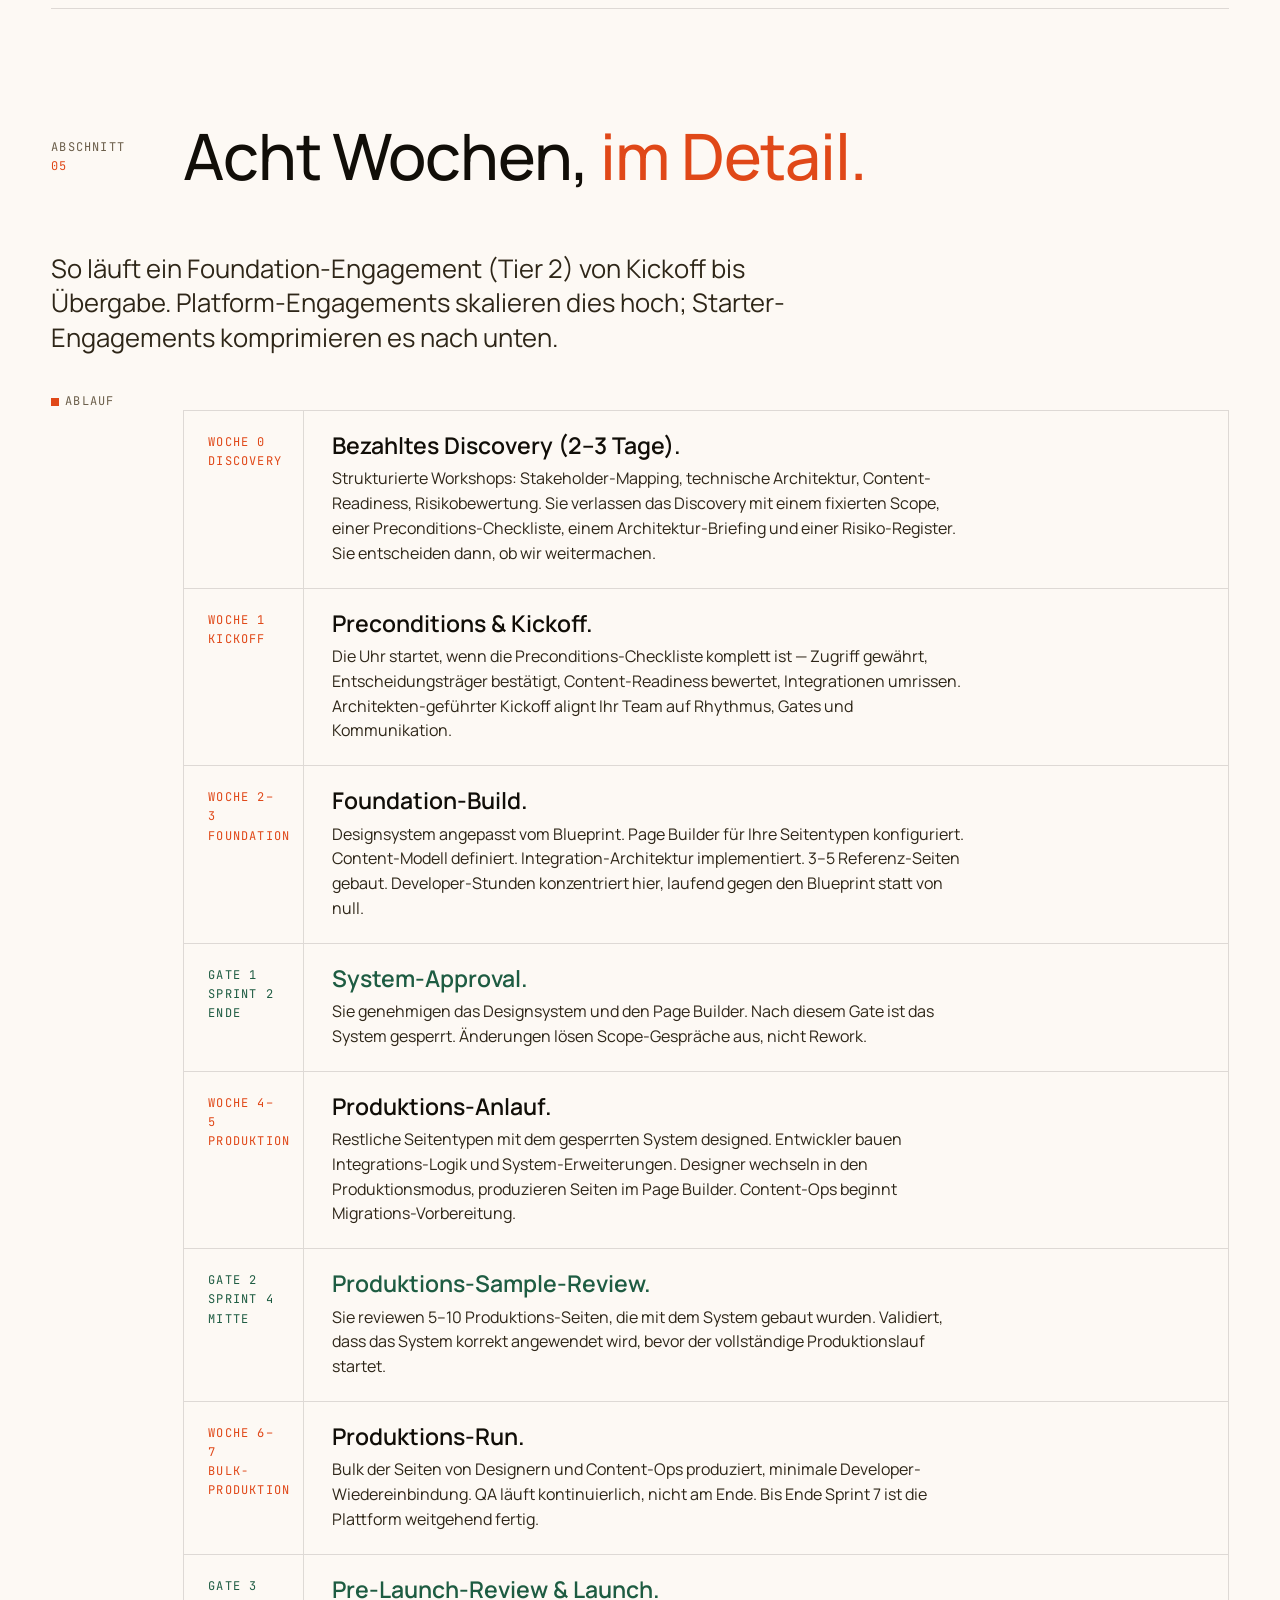
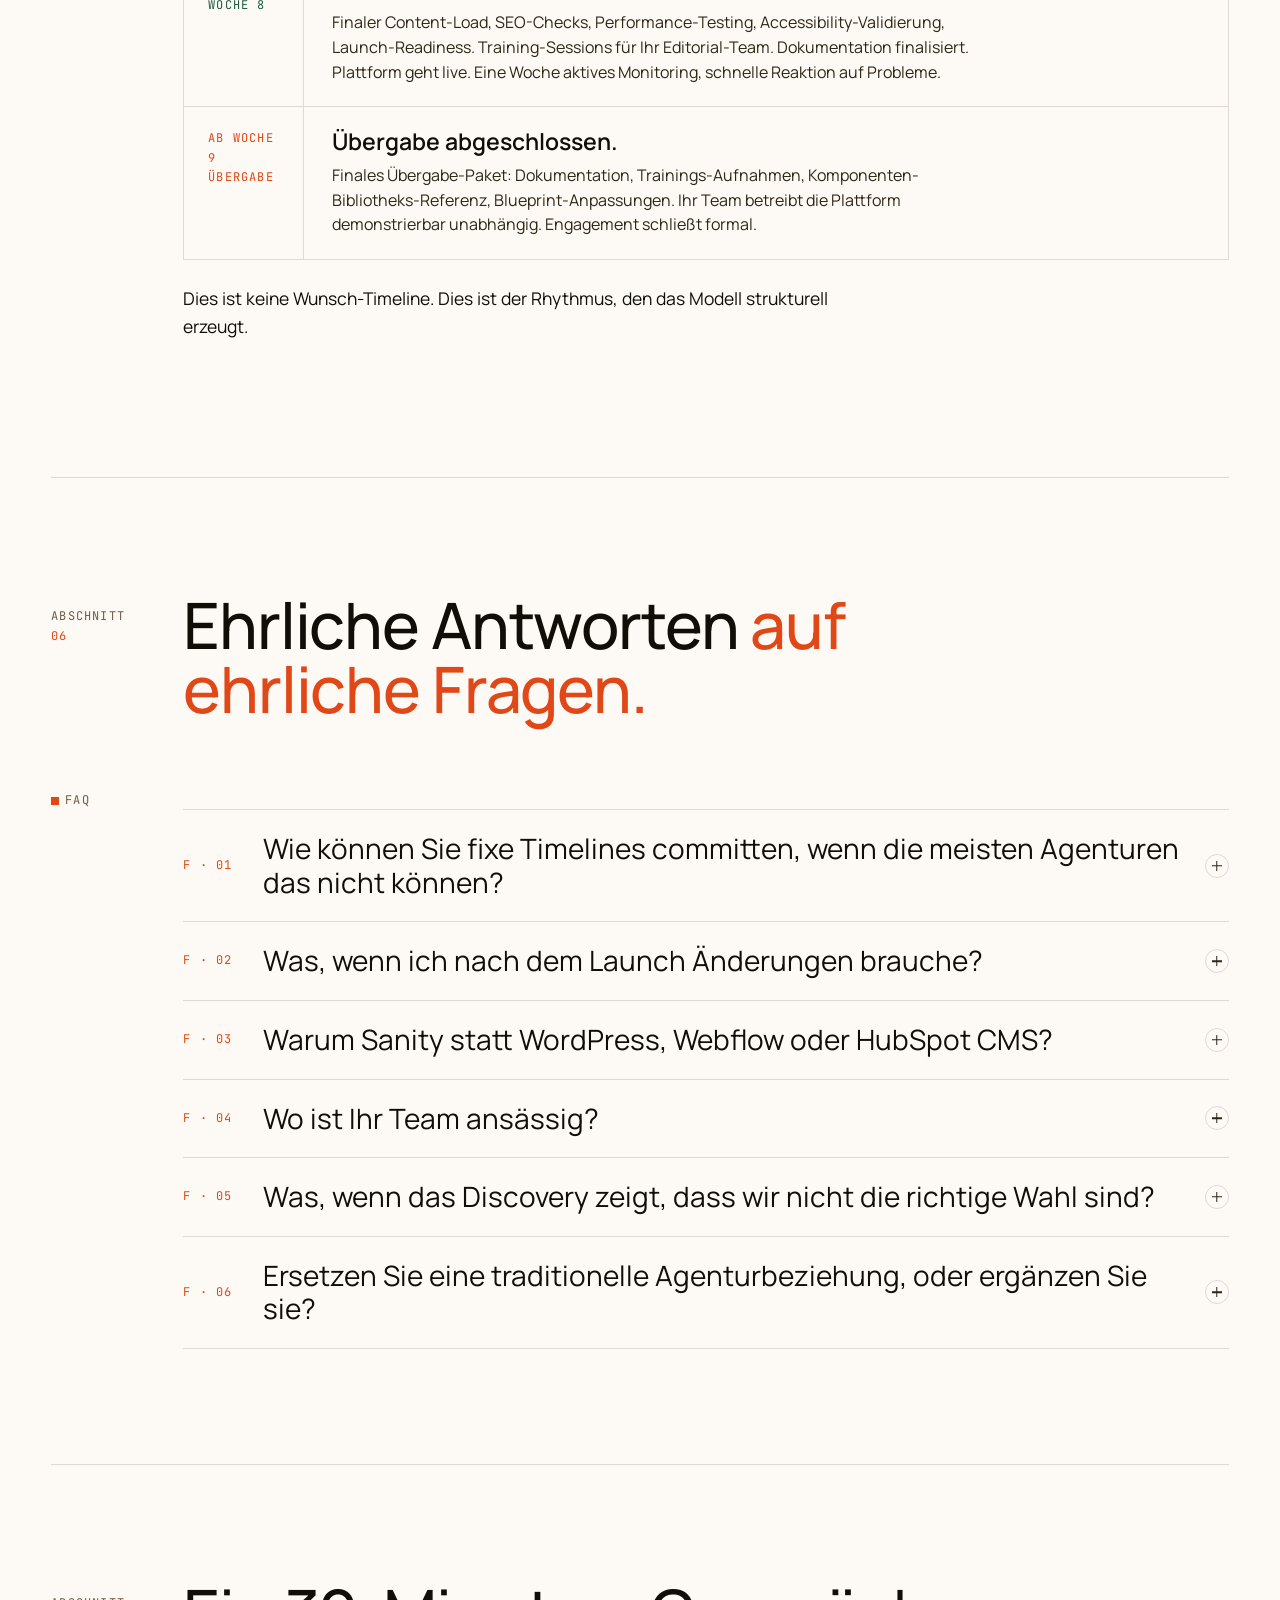
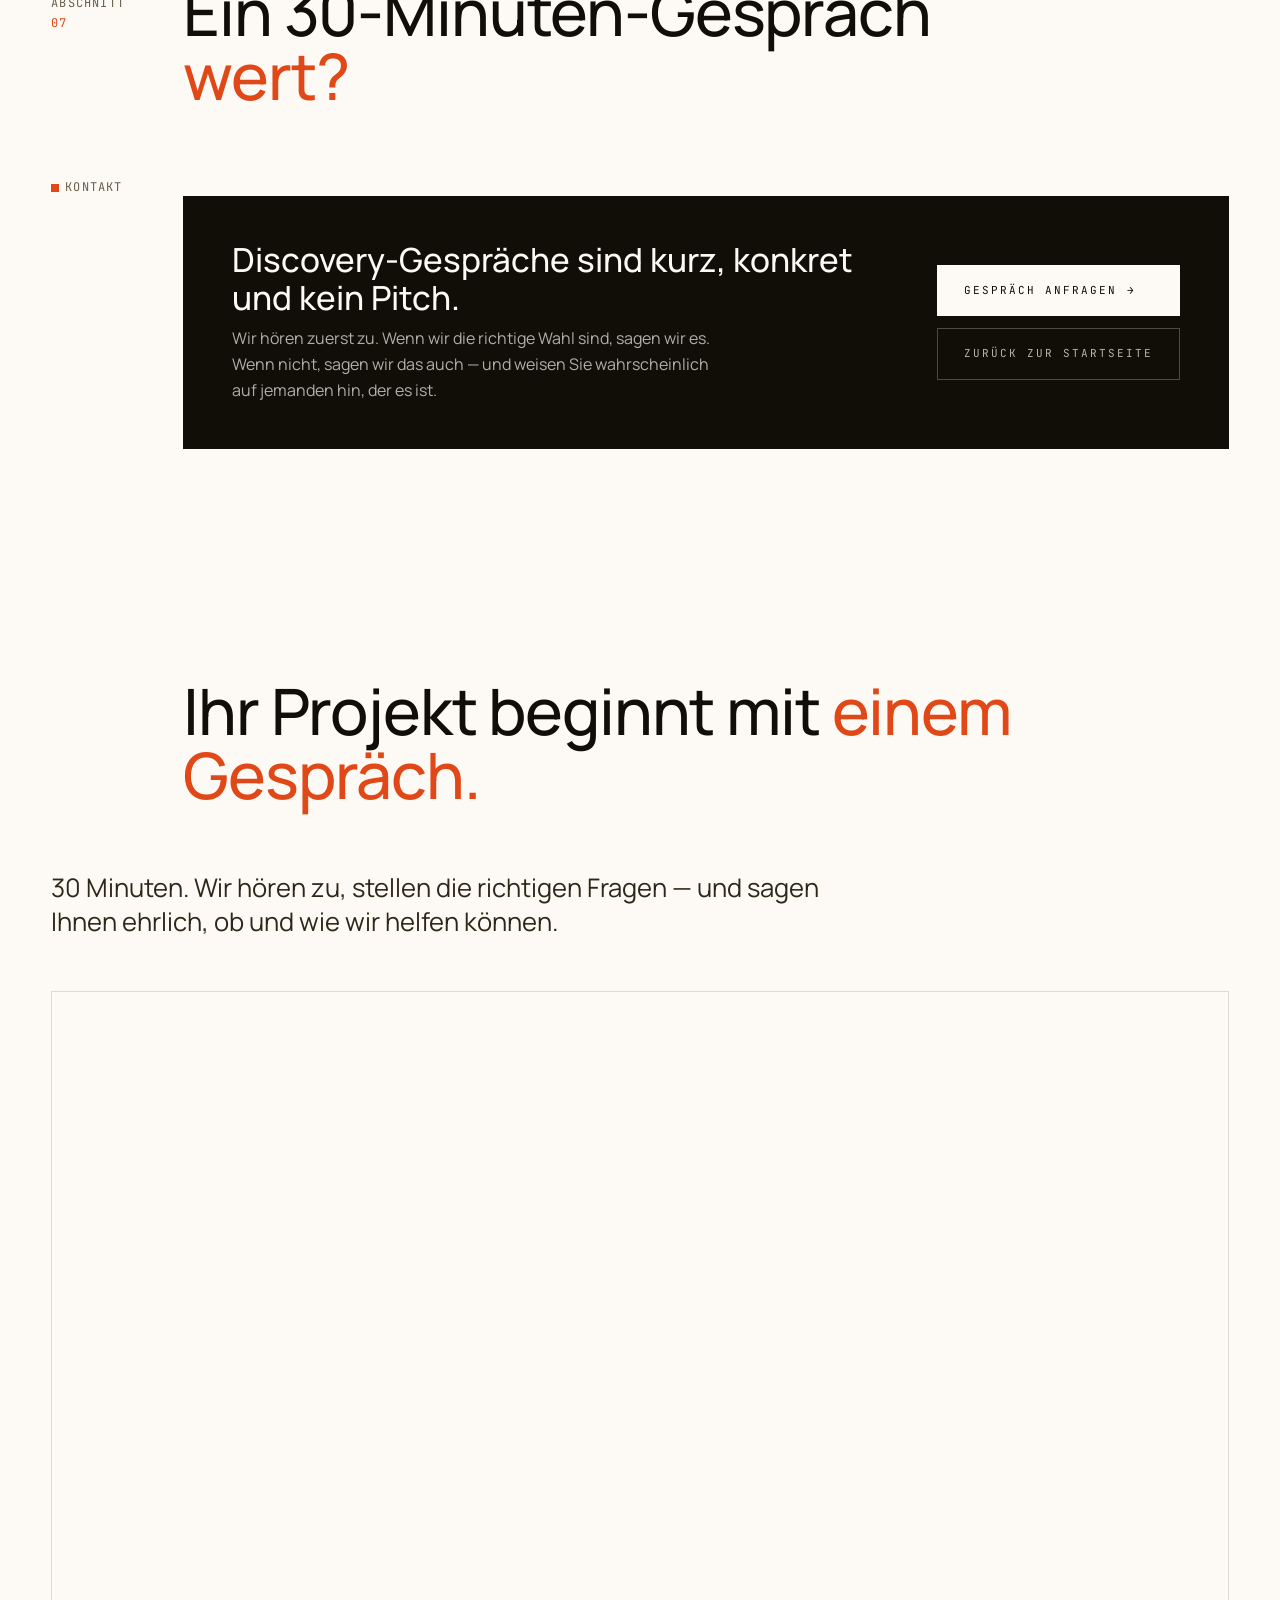
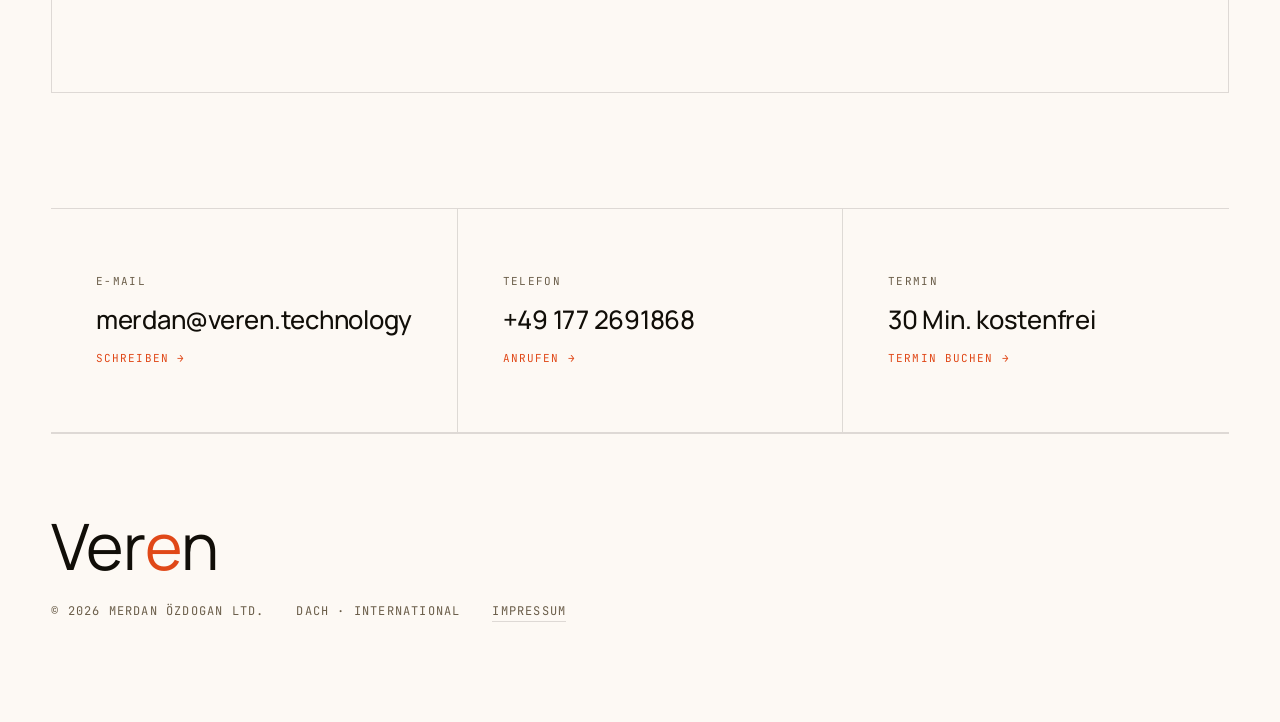
==== commit 09d29948: "Add contact CTA button in nav and contact strip section on all pages Co-Authored-By: Claude Sonnet 4" ====
--- a/for-clients.html
+++ b/for-clients.html
@@ -285,6 +285,7 @@
       <span class="dot">·</span>
       <span>Scope. Timeline. Übergabe.</span>
     </div>
+    <a href="#contact" class="docnav__cta">Kontakt <span aria-hidden="true">&rarr;</span></a>
   </nav>
 
   <header class="hero">
@@ -692,12 +693,32 @@
     </div>
   </section>
 
+  <section id="contact" class="reveal">
+    <div class="contact-strip">
+      <a href="mailto:merdan@veren.technology" class="contact-option">
+        <div class="contact-option__type">E-Mail</div>
+        <div class="contact-option__value">merdan@veren.technology</div>
+        <span class="contact-option__action">Schreiben &rarr;</span>
+      </a>
+      <a href="tel:+491772691868" class="contact-option">
+        <div class="contact-option__type">Telefon</div>
+        <div class="contact-option__value">+49 177 2691868</div>
+        <span class="contact-option__action">Anrufen &rarr;</span>
+      </a>
+      <a href="#booking" class="contact-option">
+        <div class="contact-option__type">Termin</div>
+        <div class="contact-option__value">30 Min. kostenfrei</div>
+        <span class="contact-option__action">Termin buchen &rarr;</span>
+      </a>
+    </div>
+  </section>
+
   <footer class="colophon">
     <div class="colophon__mark">Ver<em>e</em>n</div>
     <div class="colophon__meta">
       <span>&copy; <script>document.write(new Date().getFullYear())</script> Merdan &Ouml;zdogan Ltd.</span>
       <span>DACH &middot; International</span>
-      <a href="impressum.html" style="color:var(--ink-mute); text-decoration:none; border-bottom:1px solid var(--rule);">Impressum</a>
+      <a href="impressum.html" class="colophon__link">Impressum</a>
     </div>
   </footer>
 
--- a/styles/veren.css
+++ b/styles/veren.css
@@ -1308,6 +1308,16 @@
   font-size:12px;
   letter-spacing:.10em;
   text-transform:uppercase;
+}
+.colophon__link{
+  color:var(--ink-mute);
+  text-decoration:none;
+  border-bottom:1px solid var(--rule);
+  transition:color .2s ease, border-color .2s ease;
+}
+.colophon__link:hover{
+  color:var(--rust);
+  border-color:var(--rust);
 }
 
 /* ---------- Reveal on view ---------- */
@@ -1414,3 +1424,93 @@
   .clocks{ grid-template-columns: 1fr; }
   .docnav__links{ font-size:10px; gap:14px; }
 }
+
+/* ---------- Nav CTA button ---------- */
+.docnav__cta{
+  display:inline-flex;
+  align-items:center;
+  gap:8px;
+  padding:8px 16px;
+  font-family:var(--mono);
+  font-size:11px;
+  letter-spacing:.12em;
+  text-transform:uppercase;
+  color:var(--paper);
+  background:var(--ink);
+  border:1px solid var(--ink);
+  text-decoration:none;
+  white-space:nowrap;
+  transition:background .22s ease, border-color .22s ease;
+  flex-shrink:0;
+}
+.docnav__cta:hover{
+  background:var(--rust);
+  border-color:var(--rust);
+}
+@media (max-width:640px){
+  .docnav__cta{ font-size:10px; padding:7px 12px; }
+}
+
+/* ---------- Contact strip ---------- */
+.contact-strip{
+  display:grid;
+  grid-template-columns:repeat(3,1fr);
+  border-top:1px solid var(--rule);
+  border-bottom:1px solid var(--rule);
+}
+.contact-option{
+  padding:clamp(36px,5vw,64px) clamp(24px,3.5vw,48px);
+  border-right:1px solid var(--rule);
+  text-decoration:none;
+  color:var(--ink);
+  display:flex;
+  flex-direction:column;
+  gap:14px;
+  position:relative;
+  transition:background .25s ease;
+}
+.contact-option:last-child{ border-right:0; }
+.contact-option:hover{ background:rgba(177,74,44,.03); }
+.contact-option::before{
+  content:"";
+  position:absolute;
+  top:0;left:0;right:0;
+  height:2px;
+  background:transparent;
+  transition:background .25s ease;
+}
+.contact-option:hover::before{ background:var(--rust); }
+.contact-option__type{
+  font-family:var(--mono);
+  font-size:11px;
+  letter-spacing:.12em;
+  text-transform:uppercase;
+  color:var(--ink-mute);
+}
+.contact-option__value{
+  font-family:var(--serif);
+  font-weight:500;
+  font-size:clamp(18px,2vw,26px);
+  line-height:1.2;
+  letter-spacing:-.010em;
+  color:var(--ink);
+  flex:1;
+}
+.contact-option__action{
+  font-family:var(--mono);
+  font-size:11px;
+  letter-spacing:.10em;
+  text-transform:uppercase;
+  color:var(--rust);
+  display:inline-flex;
+  align-items:center;
+  gap:8px;
+  transition:gap .2s ease;
+}
+.contact-option:hover .contact-option__action{ gap:14px; }
+
+@media(max-width:768px){
+  .contact-strip{ grid-template-columns:1fr; }
+  .contact-option{ border-right:0; border-bottom:1px solid var(--rule); }
+  .contact-option:last-child{ border-bottom:0; }
+}
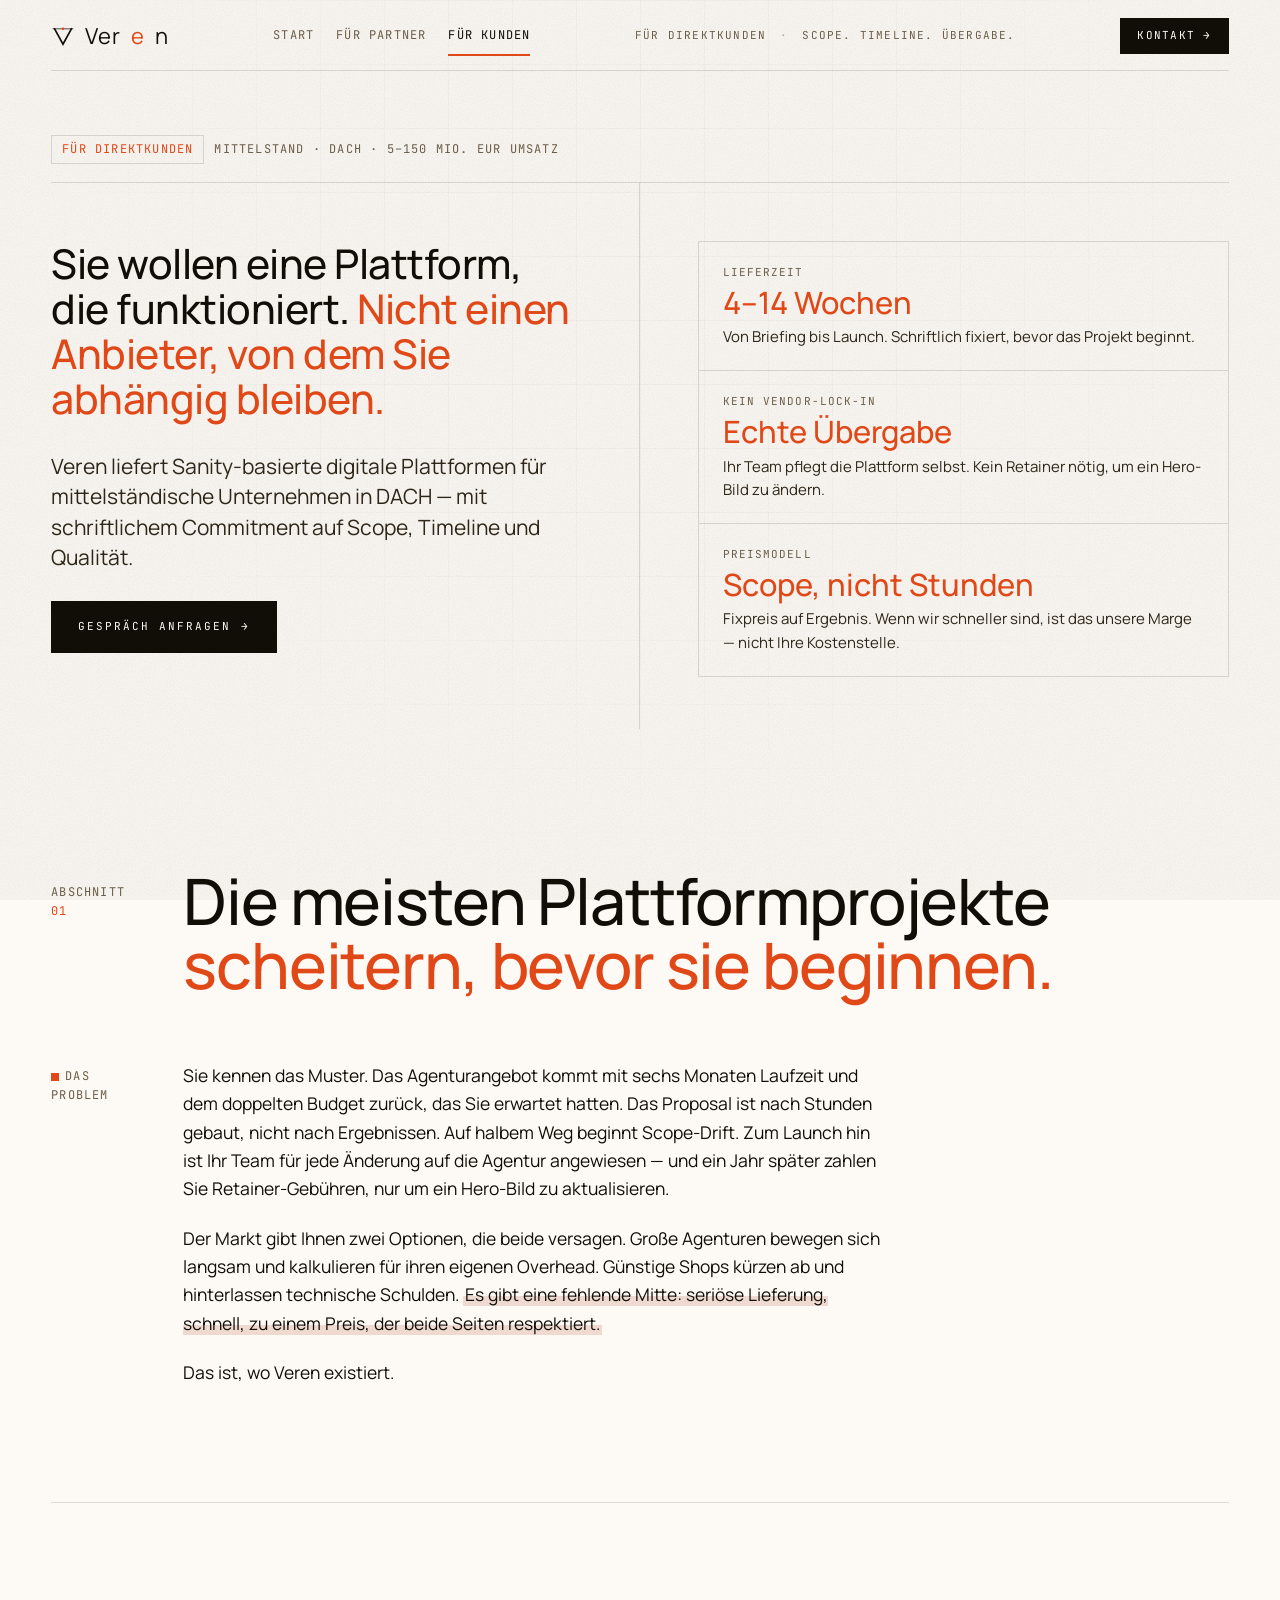
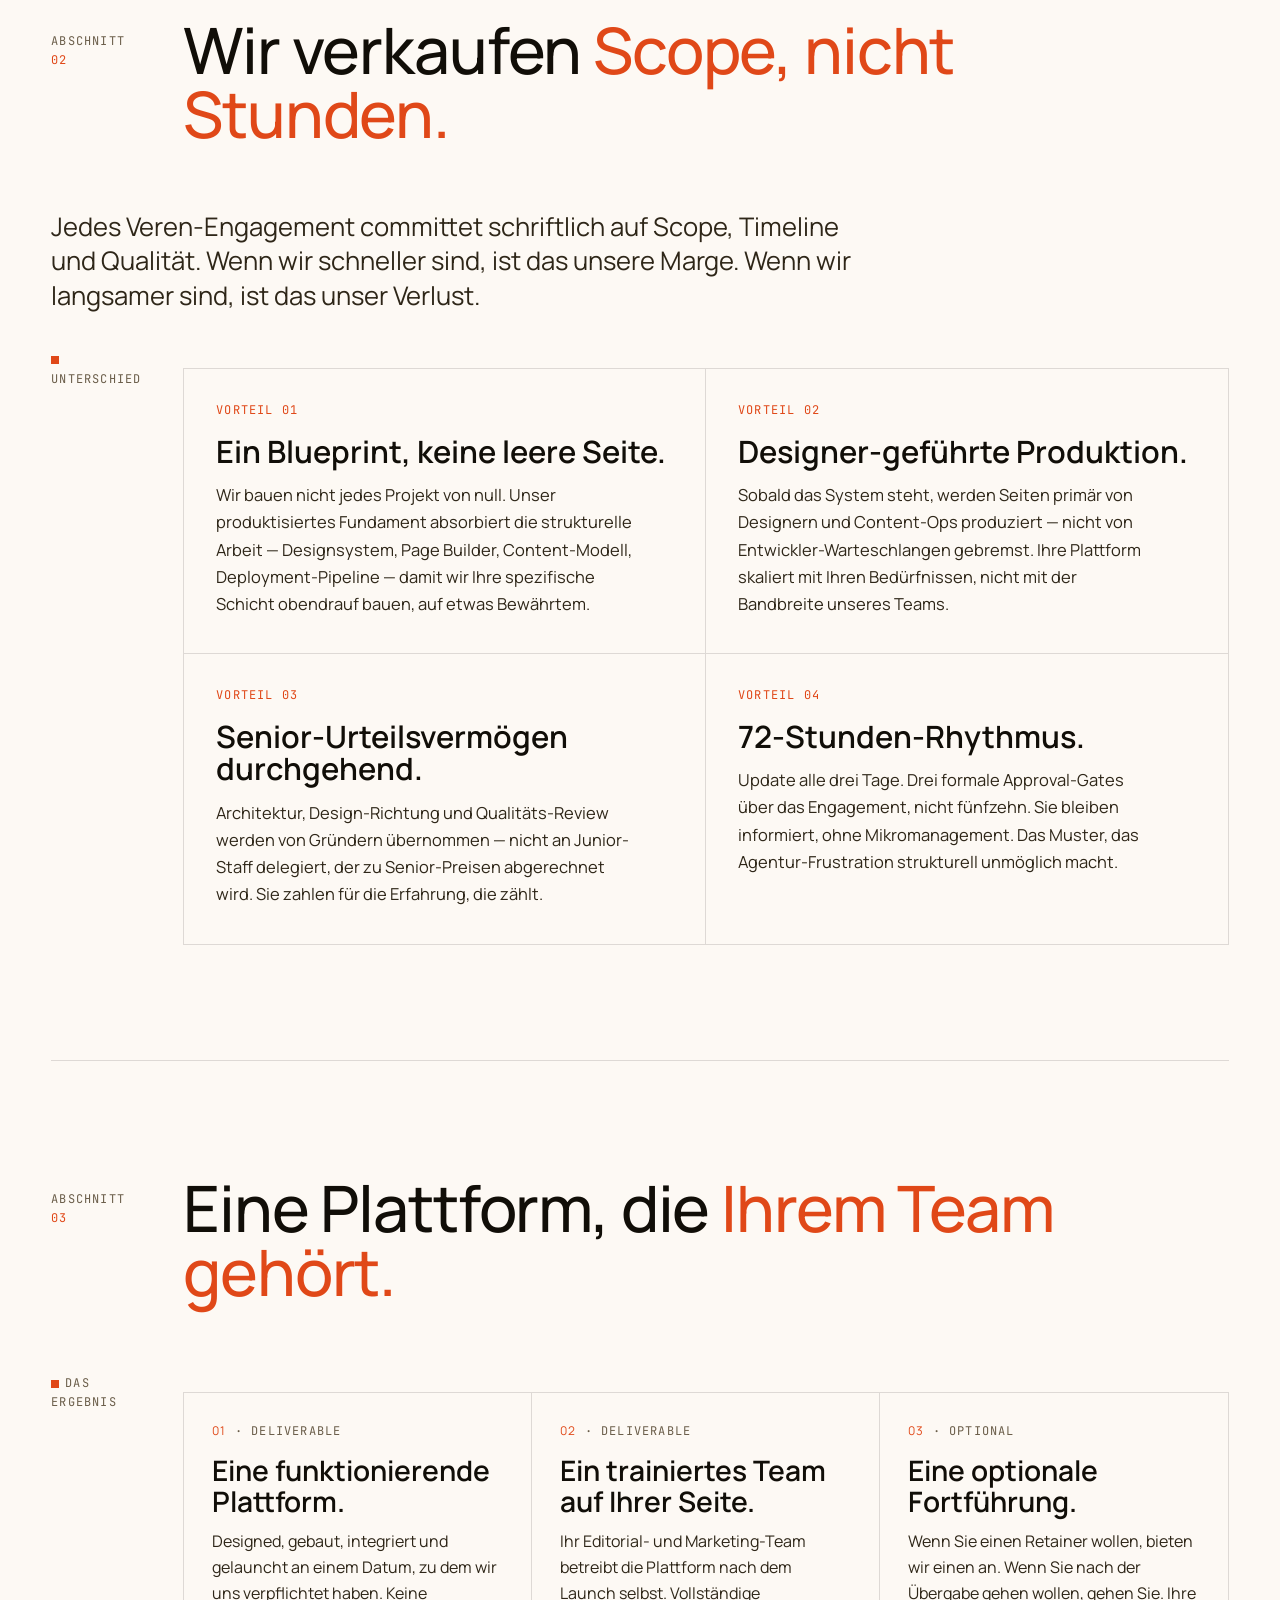
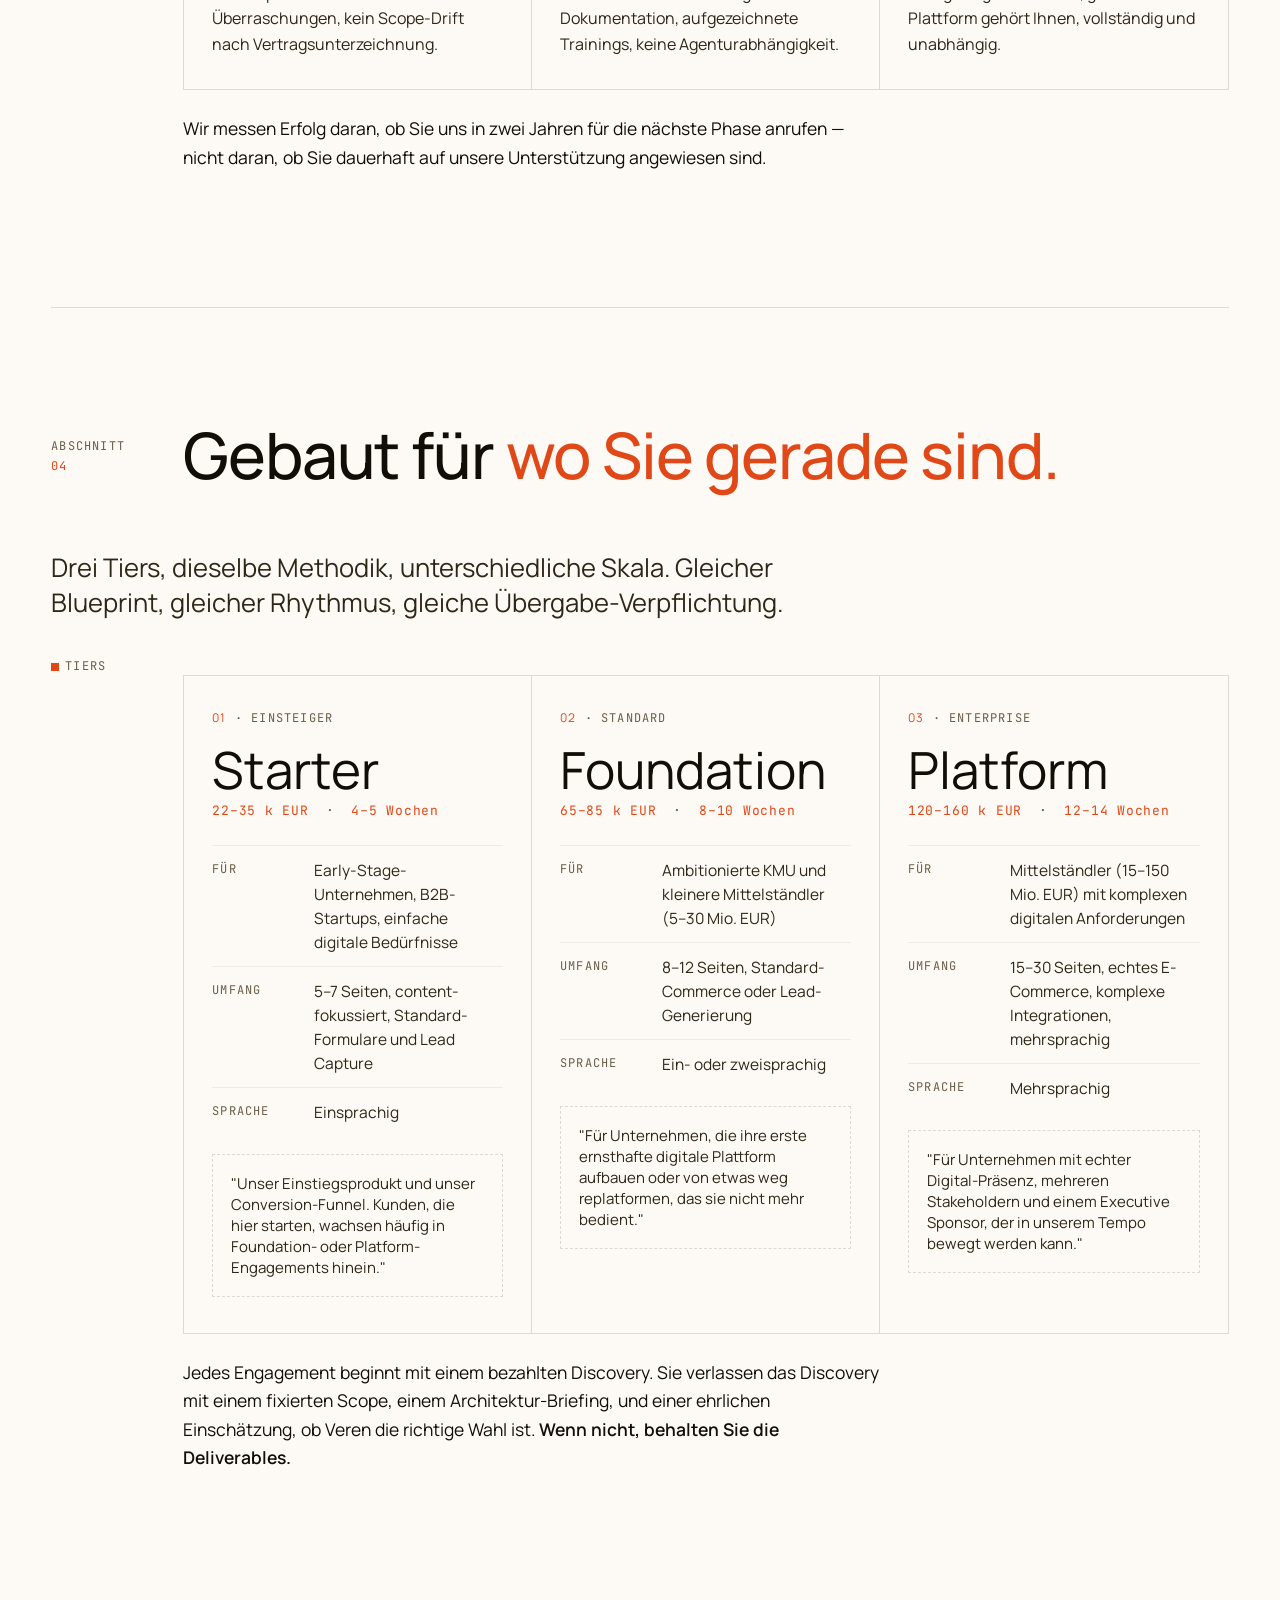
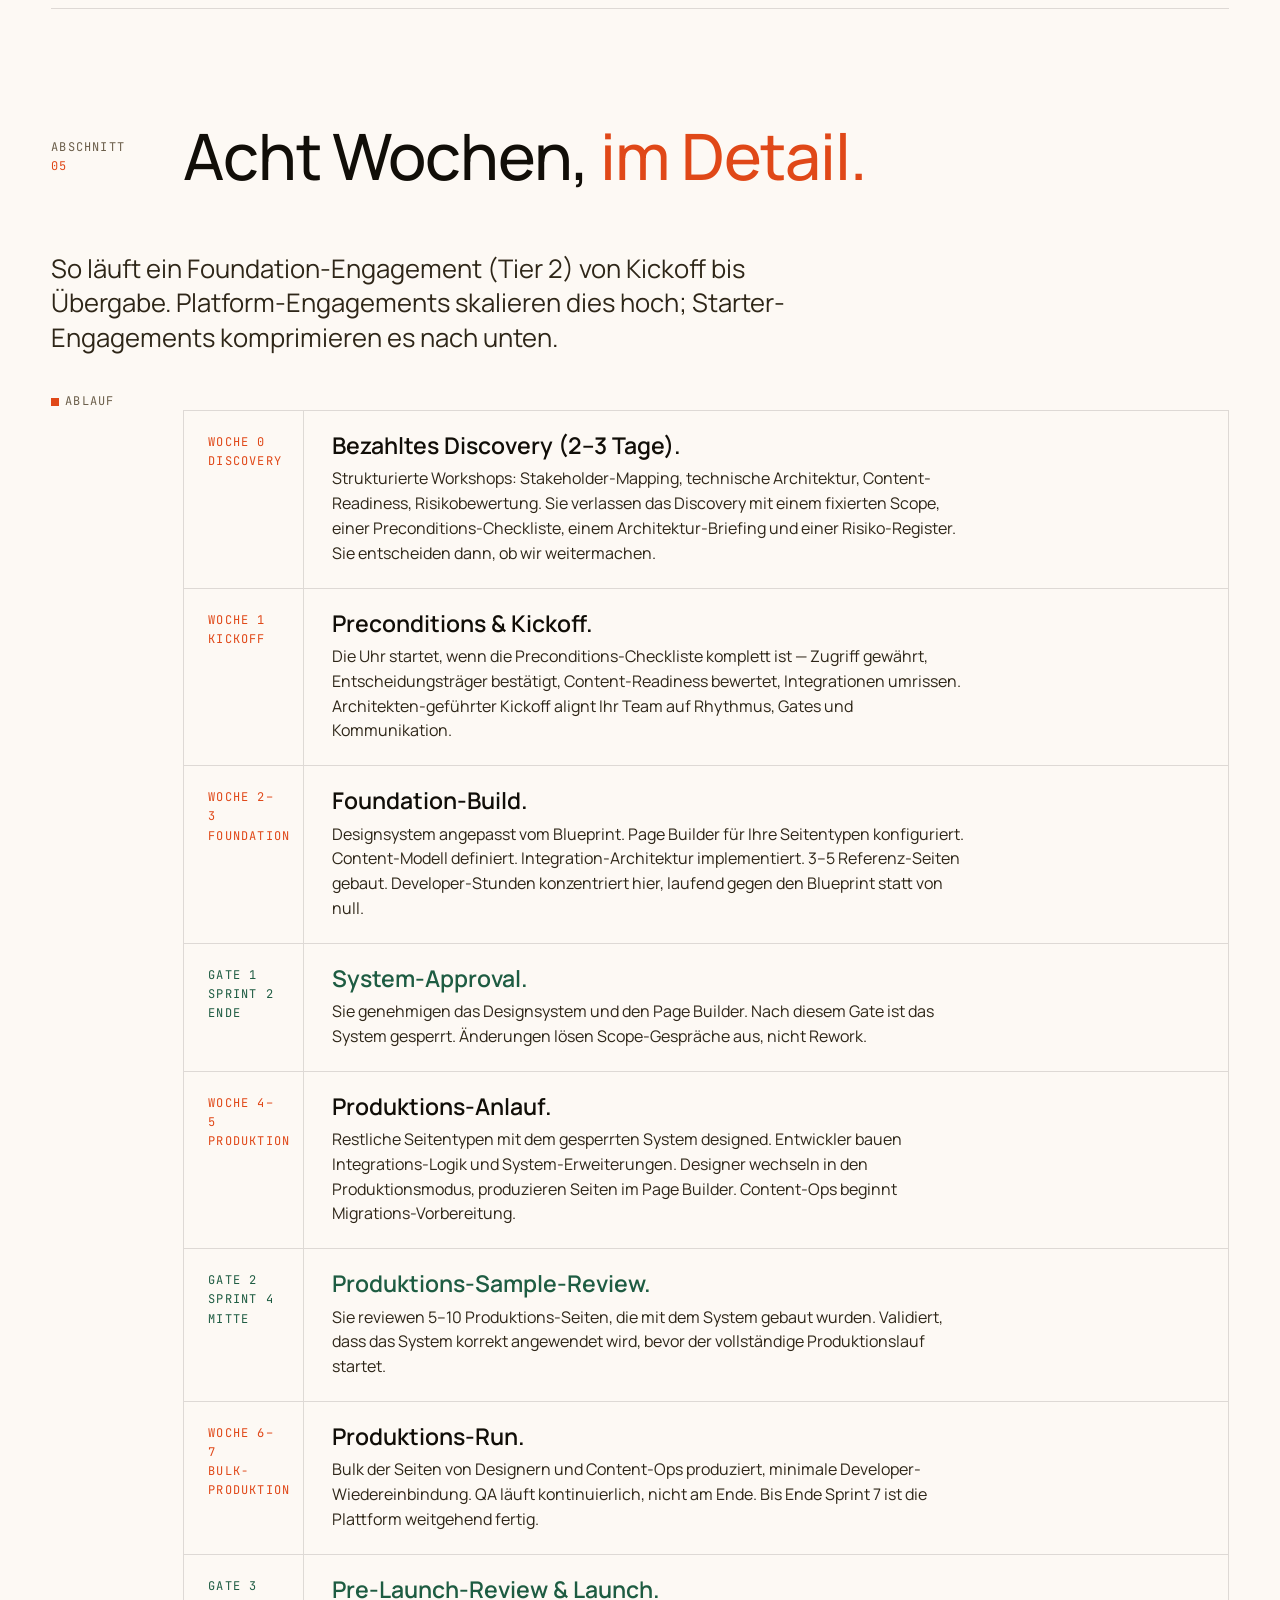
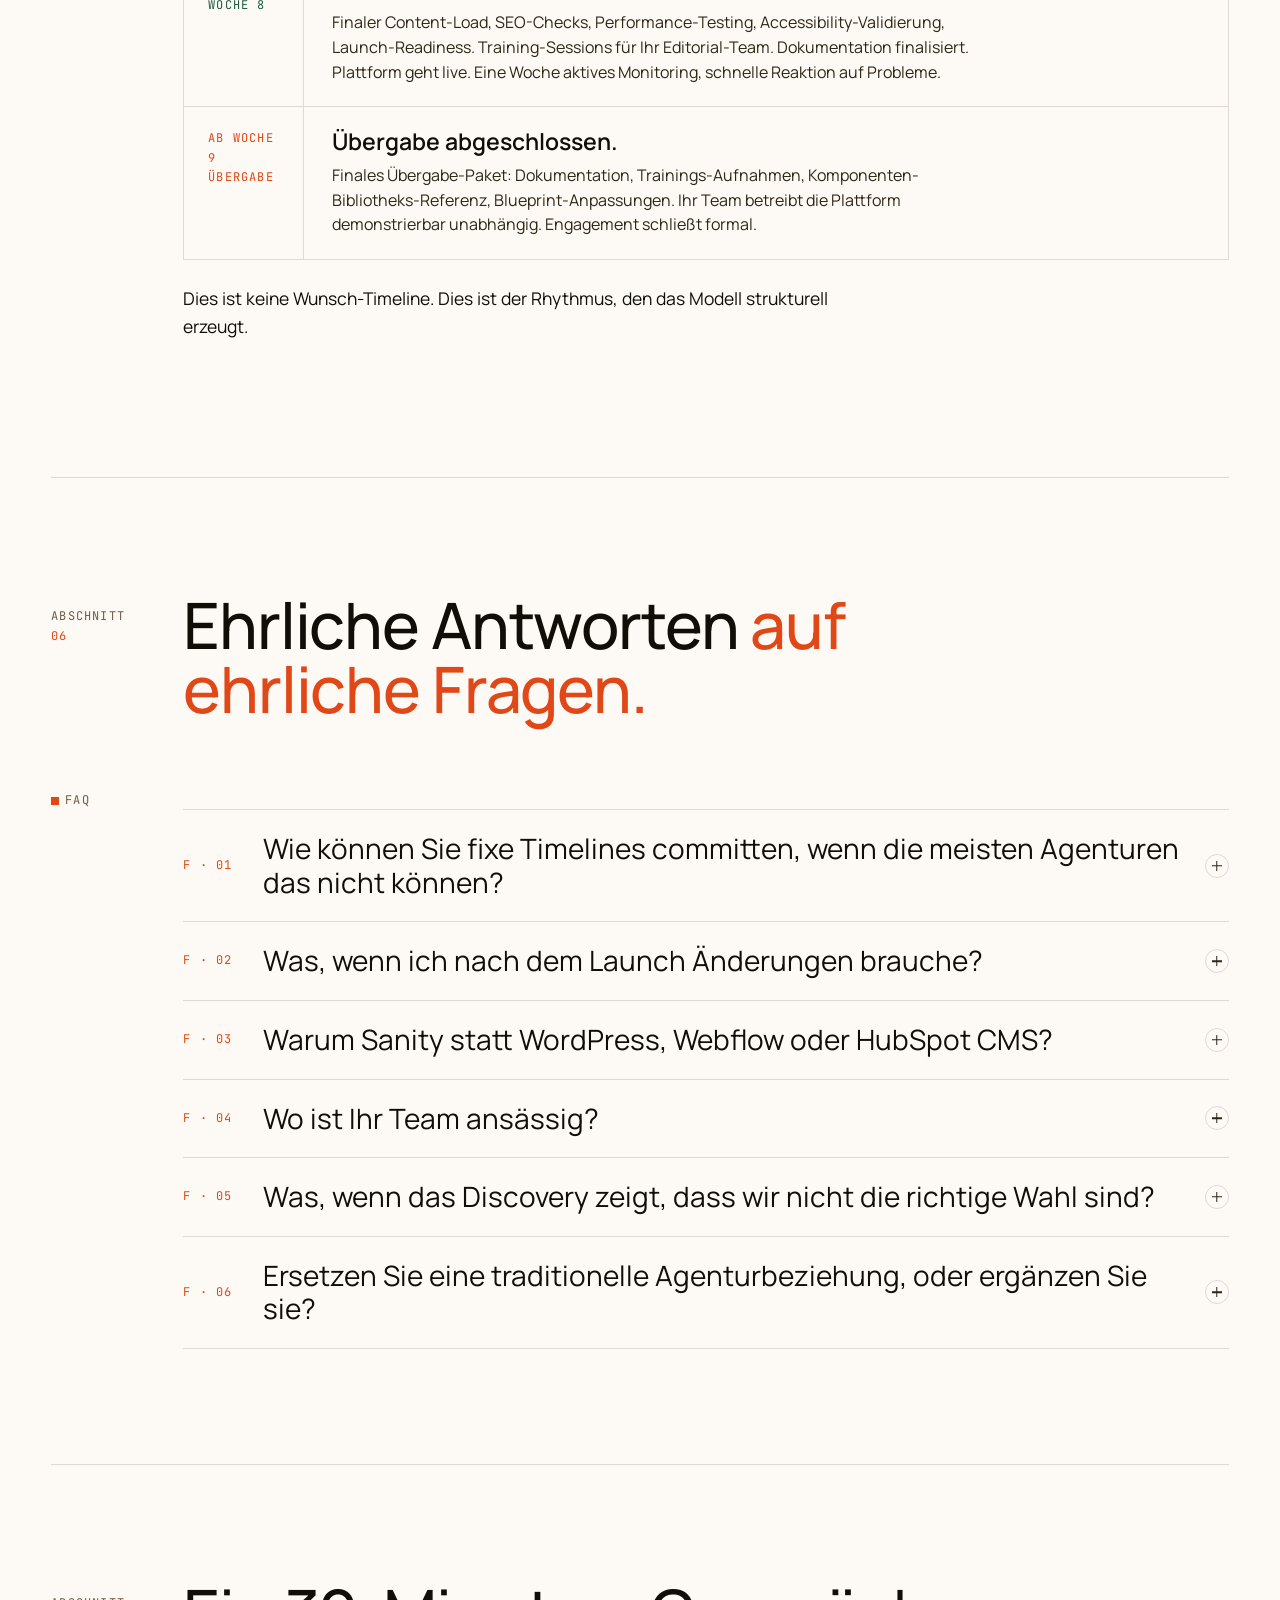
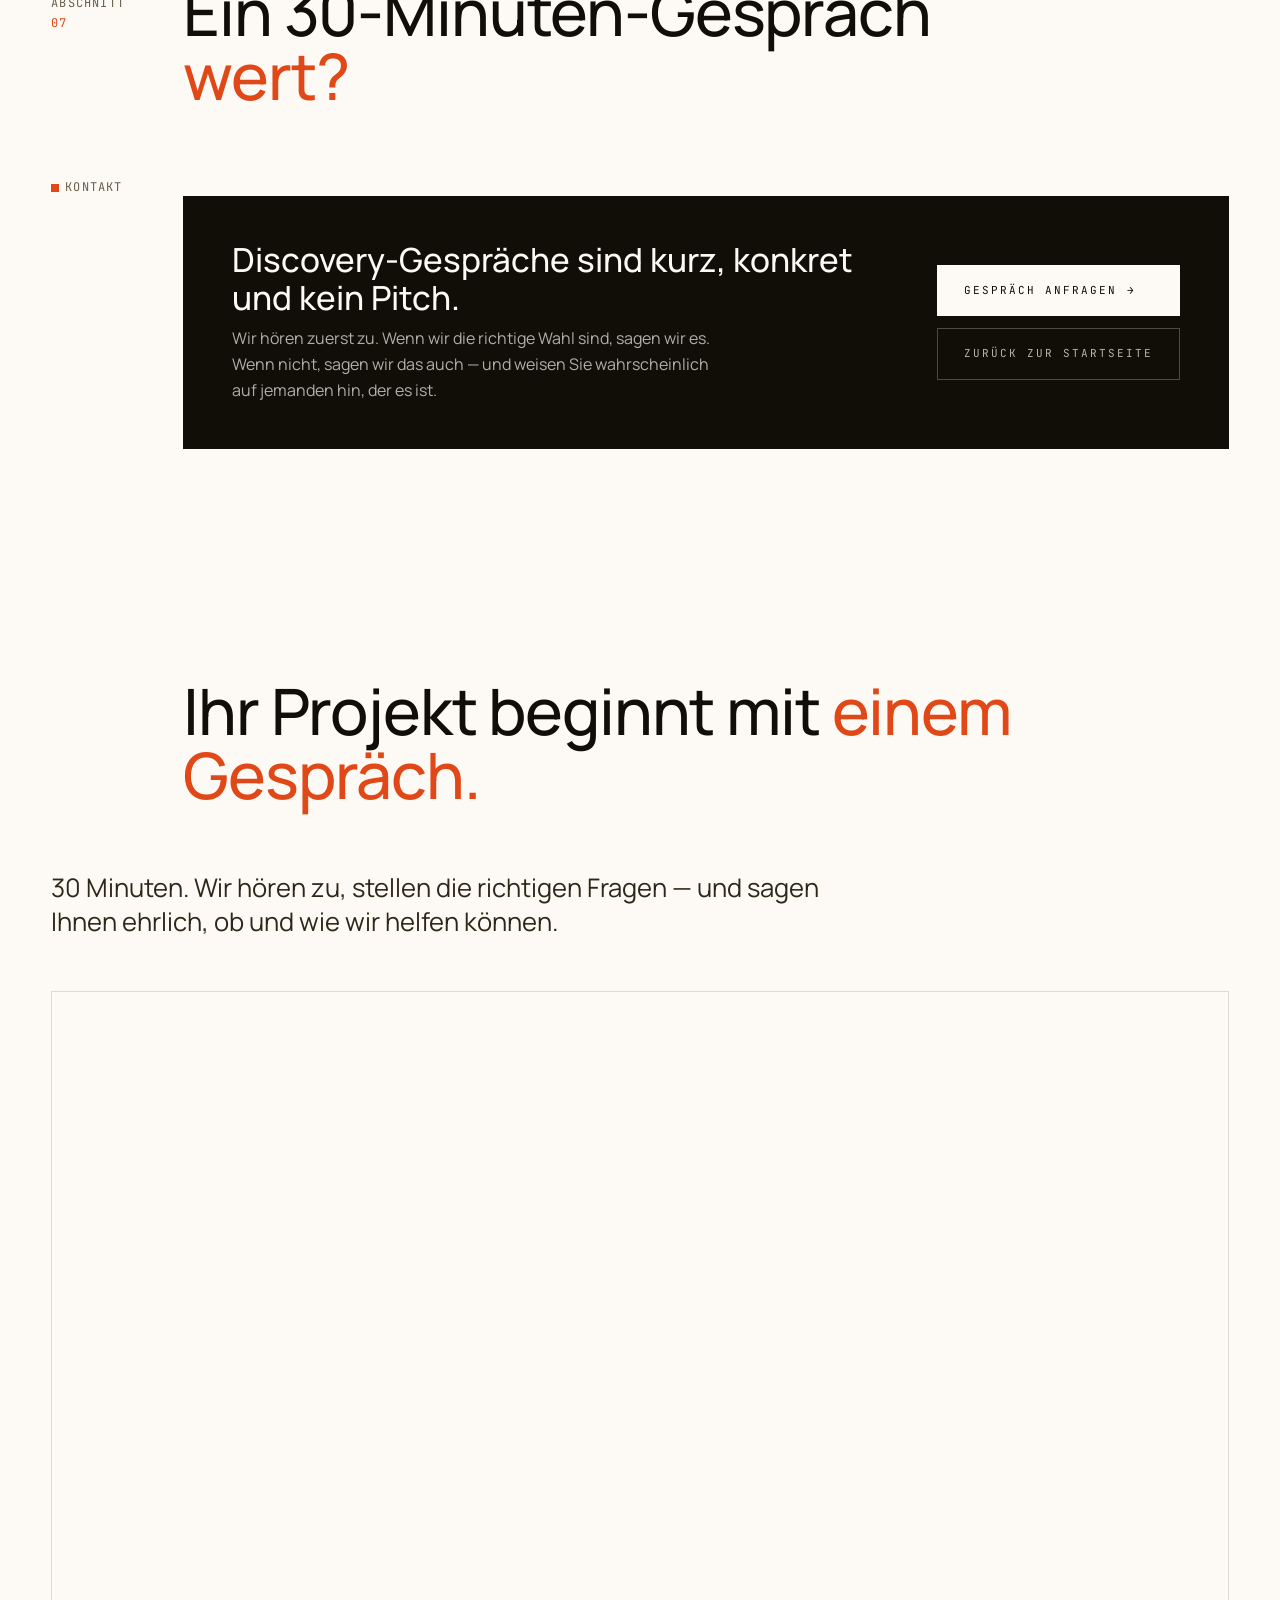
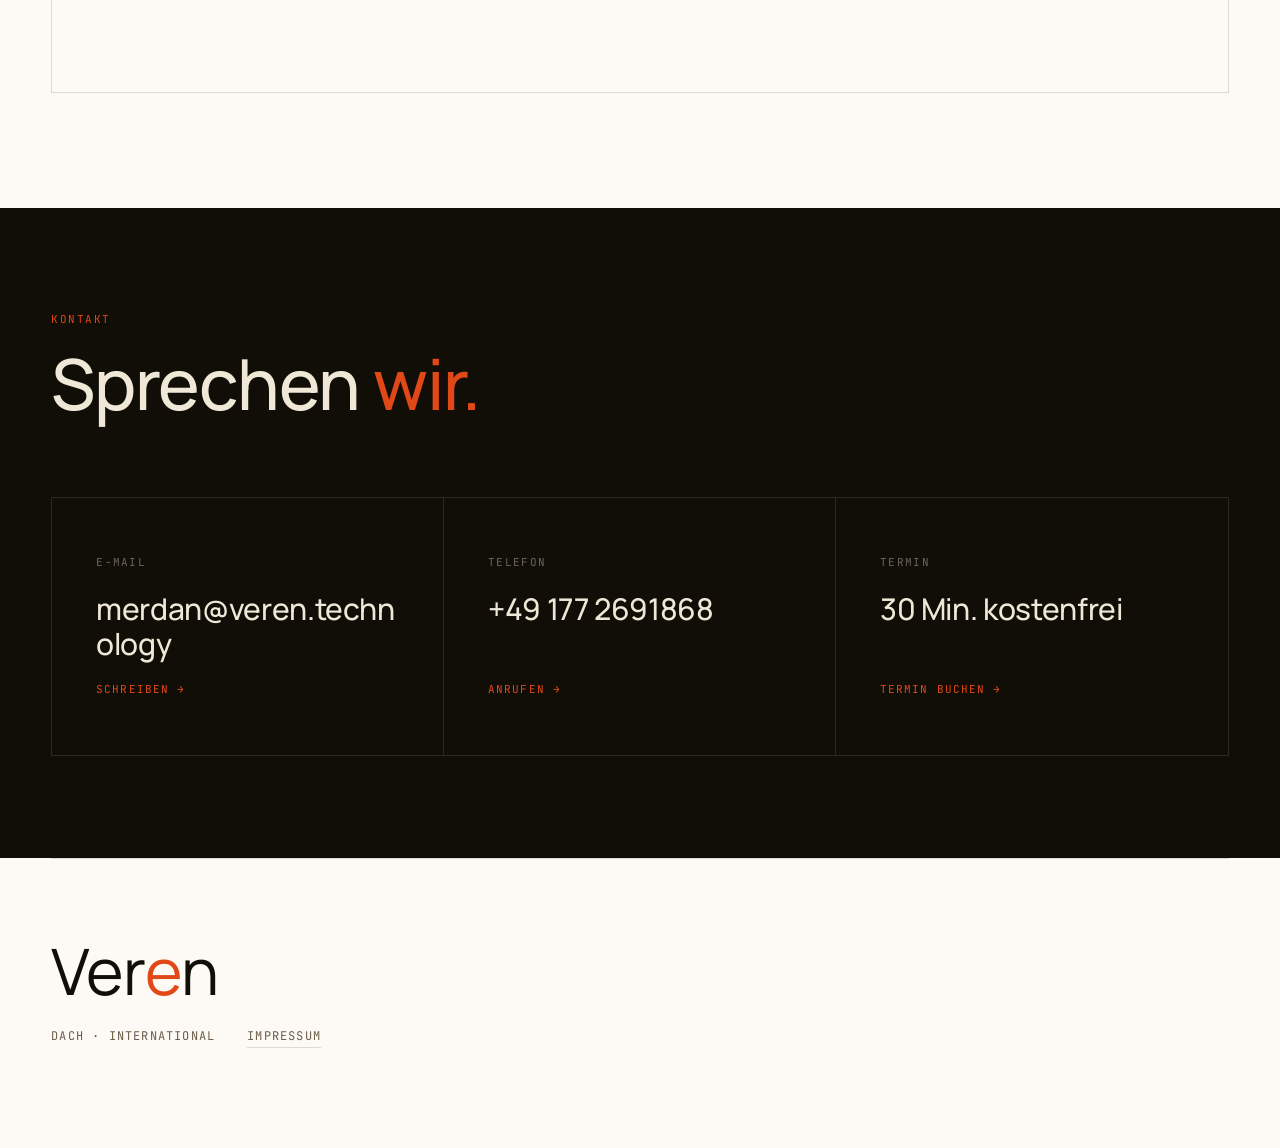
==== commit eaca3866: "Redesign contact section: dark full-bleed, headline, remove name from footer Co-Authored-By: Claude " ====
--- a/for-clients.html
+++ b/for-clients.html
@@ -693,7 +693,9 @@
     </div>
   </section>
 
-  <section id="contact" class="reveal">
+  <section id="contact" class="contact-section reveal">
+    <div class="contact-section__label">Kontakt</div>
+    <h2 class="contact-section__title">Sprechen <em>wir.</em></h2>
     <div class="contact-strip">
       <a href="mailto:merdan@veren.technology" class="contact-option">
         <div class="contact-option__type">E-Mail</div>
@@ -716,7 +718,6 @@
   <footer class="colophon">
     <div class="colophon__mark">Ver<em>e</em>n</div>
     <div class="colophon__meta">
-      <span>&copy; <script>document.write(new Date().getFullYear())</script> Merdan &Ouml;zdogan Ltd.</span>
       <span>DACH &middot; International</span>
       <a href="impressum.html" class="colophon__link">Impressum</a>
     </div>
--- a/styles/veren.css
+++ b/styles/veren.css
@@ -1451,30 +1451,53 @@
   .docnav__cta{ font-size:10px; padding:7px 12px; }
 }
 
-/* ---------- Contact strip ---------- */
+/* ---------- Contact section (dark, full-bleed) ---------- */
+.contact-section{
+  margin:0 calc(-1 * clamp(20px, 4vw, 64px));
+  padding:clamp(56px,8vw,104px) clamp(20px,4vw,64px);
+  background:var(--ink);
+}
+.contact-section__label{
+  font-family:var(--mono);
+  font-size:11px;
+  letter-spacing:.14em;
+  text-transform:uppercase;
+  color:var(--rust);
+  margin-bottom:18px;
+}
+.contact-section__title{
+  font-family:var(--serif);
+  font-weight:500;
+  font-size:clamp(40px,5.5vw,72px);
+  line-height:1.05;
+  letter-spacing:-.018em;
+  color:#f0e8d6;
+  margin:0 0 clamp(44px,6vw,80px);
+}
+.contact-section__title em{ color:var(--rust); }
+
 .contact-strip{
   display:grid;
   grid-template-columns:repeat(3,1fr);
-  border-top:1px solid var(--rule);
-  border-bottom:1px solid var(--rule);
+  border:1px solid rgba(240,232,214,.12);
 }
 .contact-option{
-  padding:clamp(36px,5vw,64px) clamp(24px,3.5vw,48px);
-  border-right:1px solid var(--rule);
+  padding:clamp(36px,5vw,56px) clamp(28px,3.5vw,44px);
+  border-right:1px solid rgba(240,232,214,.12);
   text-decoration:none;
-  color:var(--ink);
+  color:#f0e8d6;
   display:flex;
   flex-direction:column;
-  gap:14px;
+  gap:20px;
   position:relative;
   transition:background .25s ease;
 }
 .contact-option:last-child{ border-right:0; }
-.contact-option:hover{ background:rgba(177,74,44,.03); }
+.contact-option:hover{ background:rgba(240,232,214,.04); }
 .contact-option::before{
   content:"";
   position:absolute;
-  top:0;left:0;right:0;
+  top:-1px;left:0;right:0;
   height:2px;
   background:transparent;
   transition:background .25s ease;
@@ -1485,16 +1508,17 @@
   font-size:11px;
   letter-spacing:.12em;
   text-transform:uppercase;
-  color:var(--ink-mute);
+  color:rgba(240,232,214,.4);
 }
 .contact-option__value{
   font-family:var(--serif);
   font-weight:500;
-  font-size:clamp(18px,2vw,26px);
-  line-height:1.2;
-  letter-spacing:-.010em;
-  color:var(--ink);
+  font-size:clamp(20px,2.4vw,30px);
+  line-height:1.15;
+  letter-spacing:-.012em;
+  color:#f0e8d6;
   flex:1;
+  word-break:break-word;
 }
 .contact-option__action{
   font-family:var(--mono);
@@ -1511,6 +1535,6 @@
 
 @media(max-width:768px){
   .contact-strip{ grid-template-columns:1fr; }
-  .contact-option{ border-right:0; border-bottom:1px solid var(--rule); }
+  .contact-option{ border-right:0; border-bottom:1px solid rgba(240,232,214,.12); }
   .contact-option:last-child{ border-bottom:0; }
 }
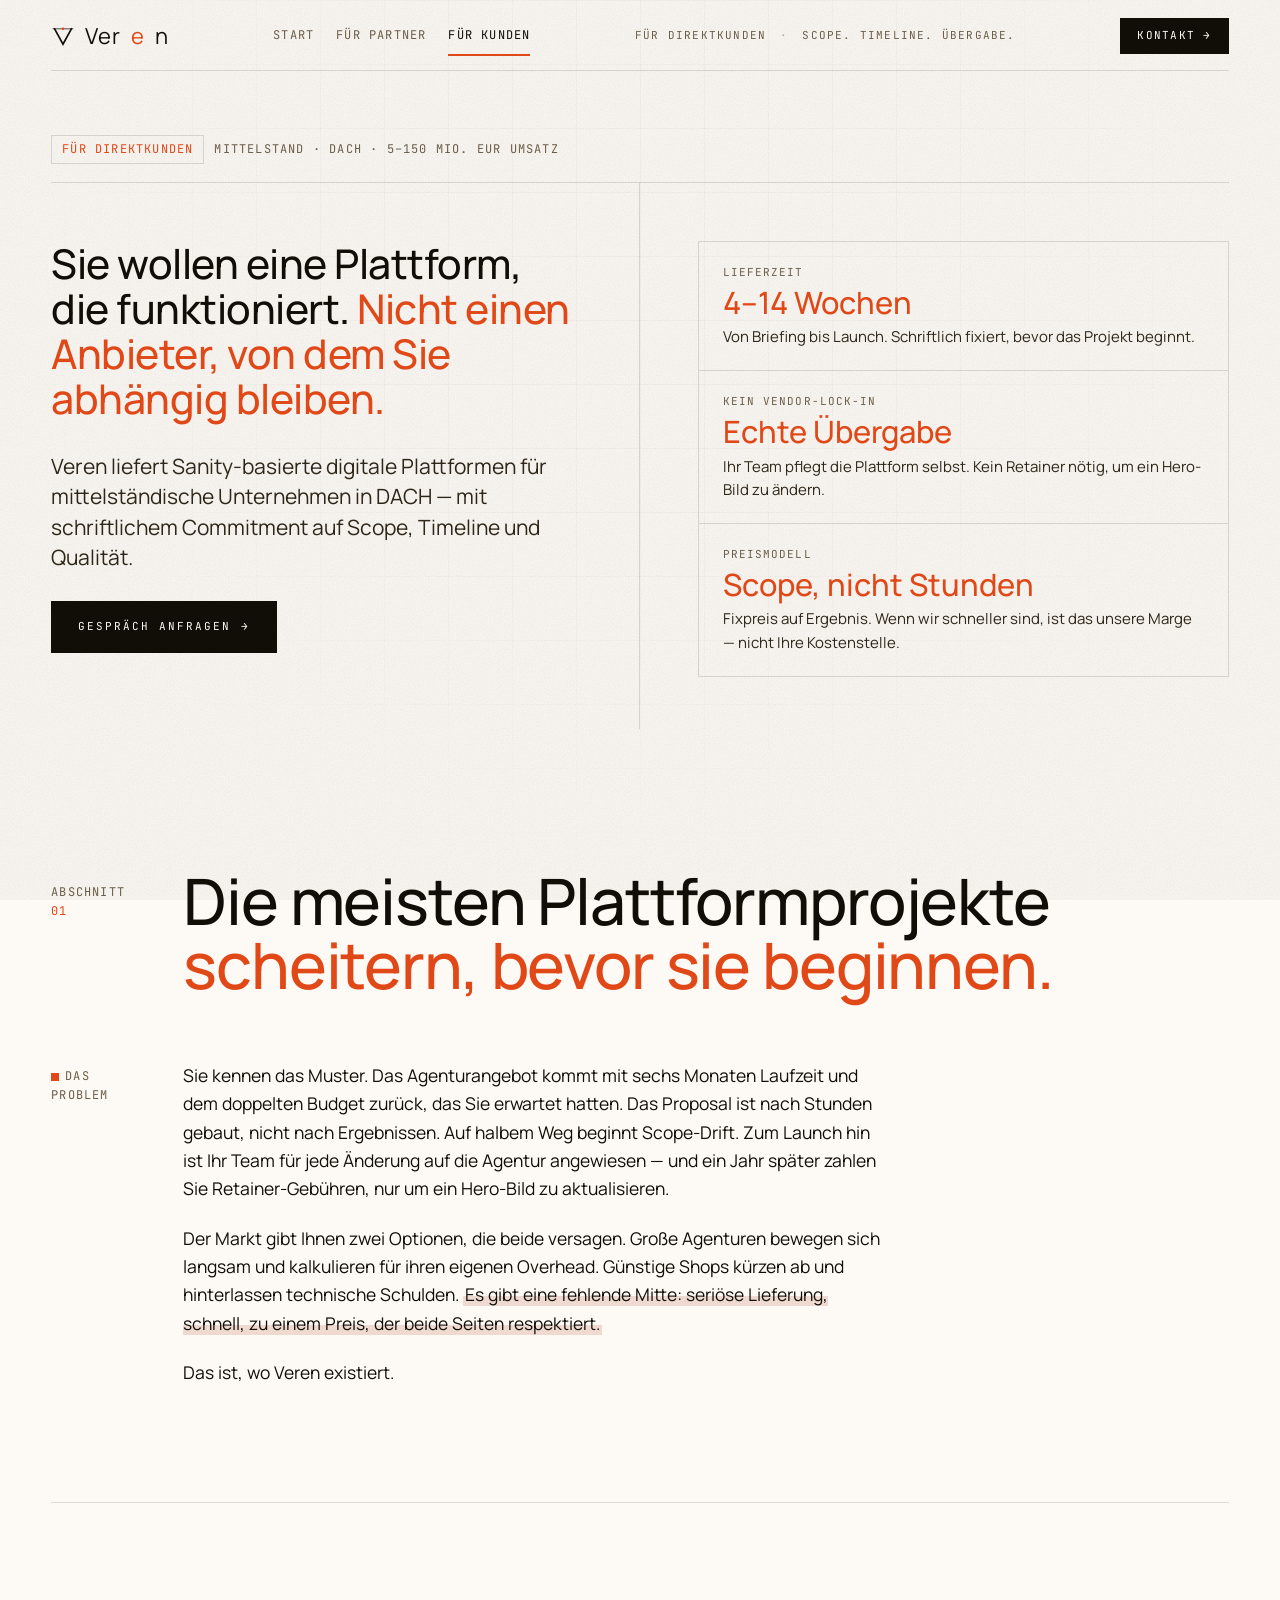
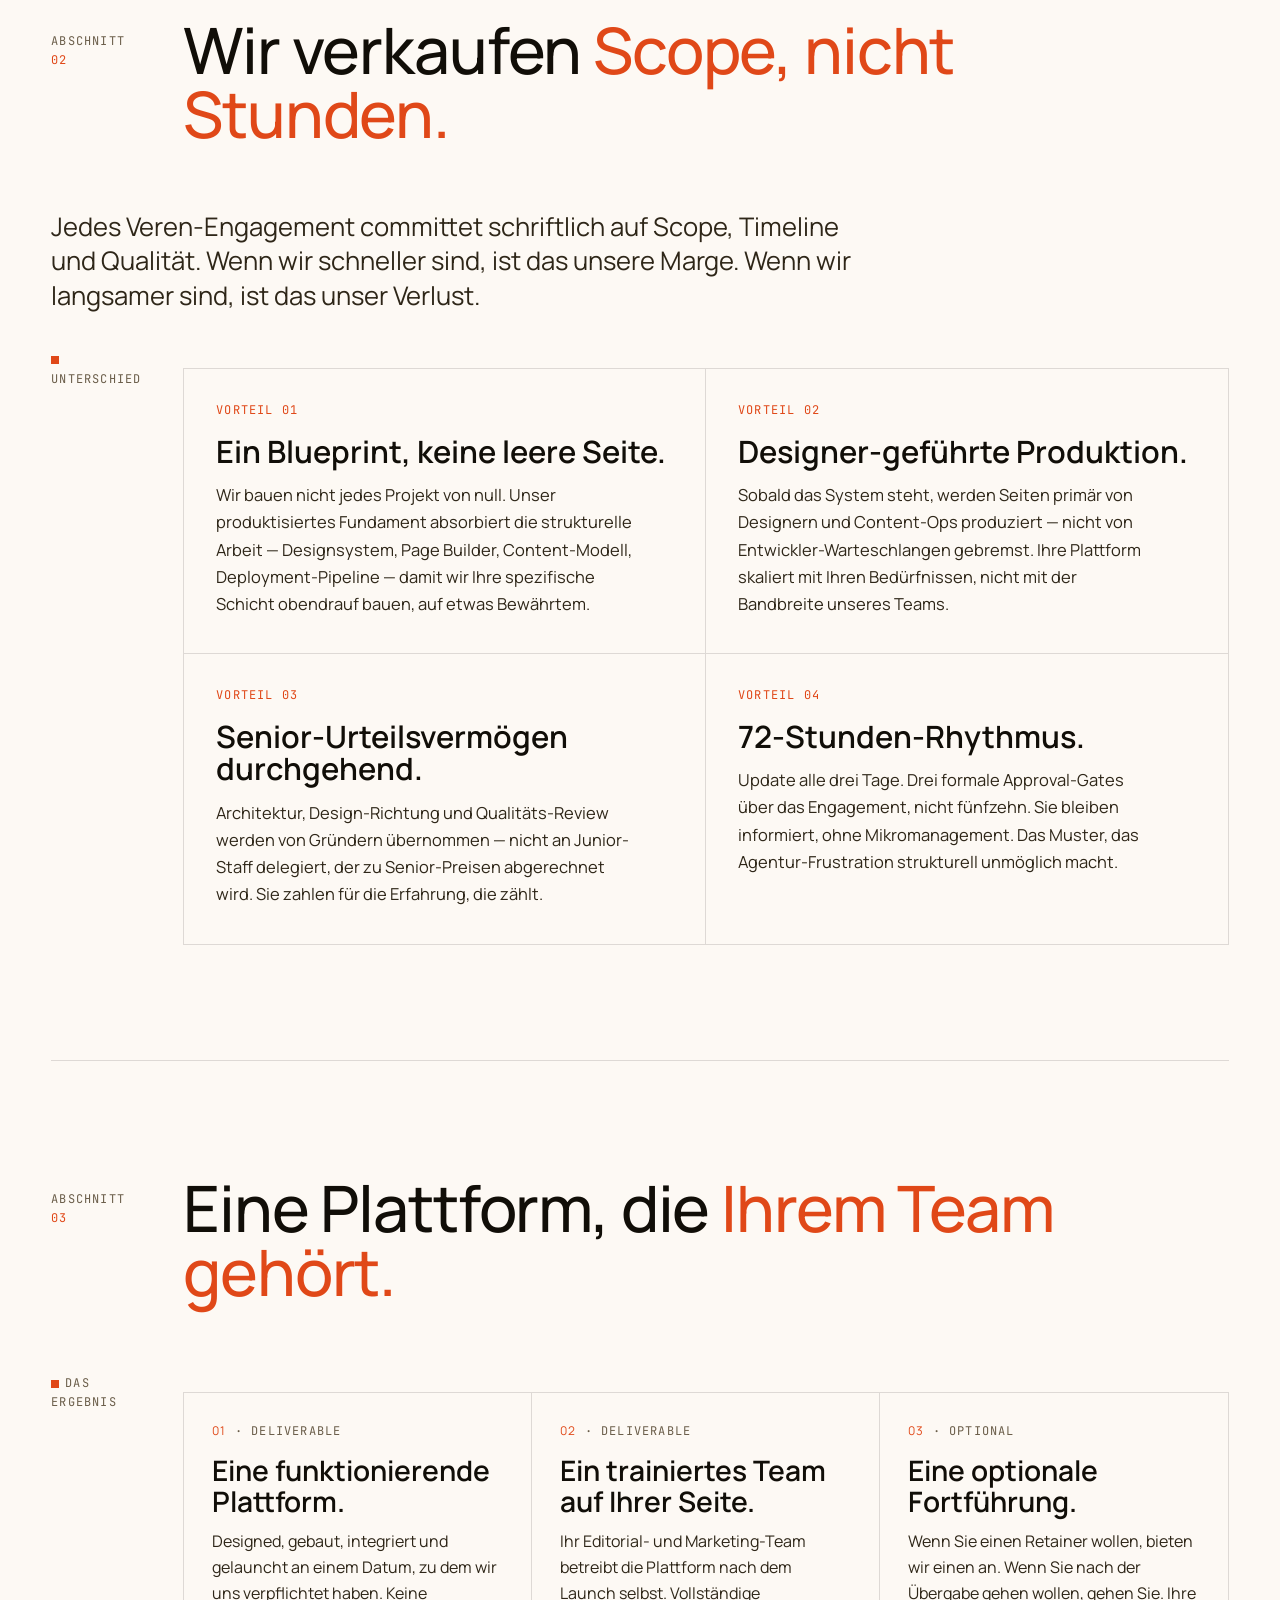
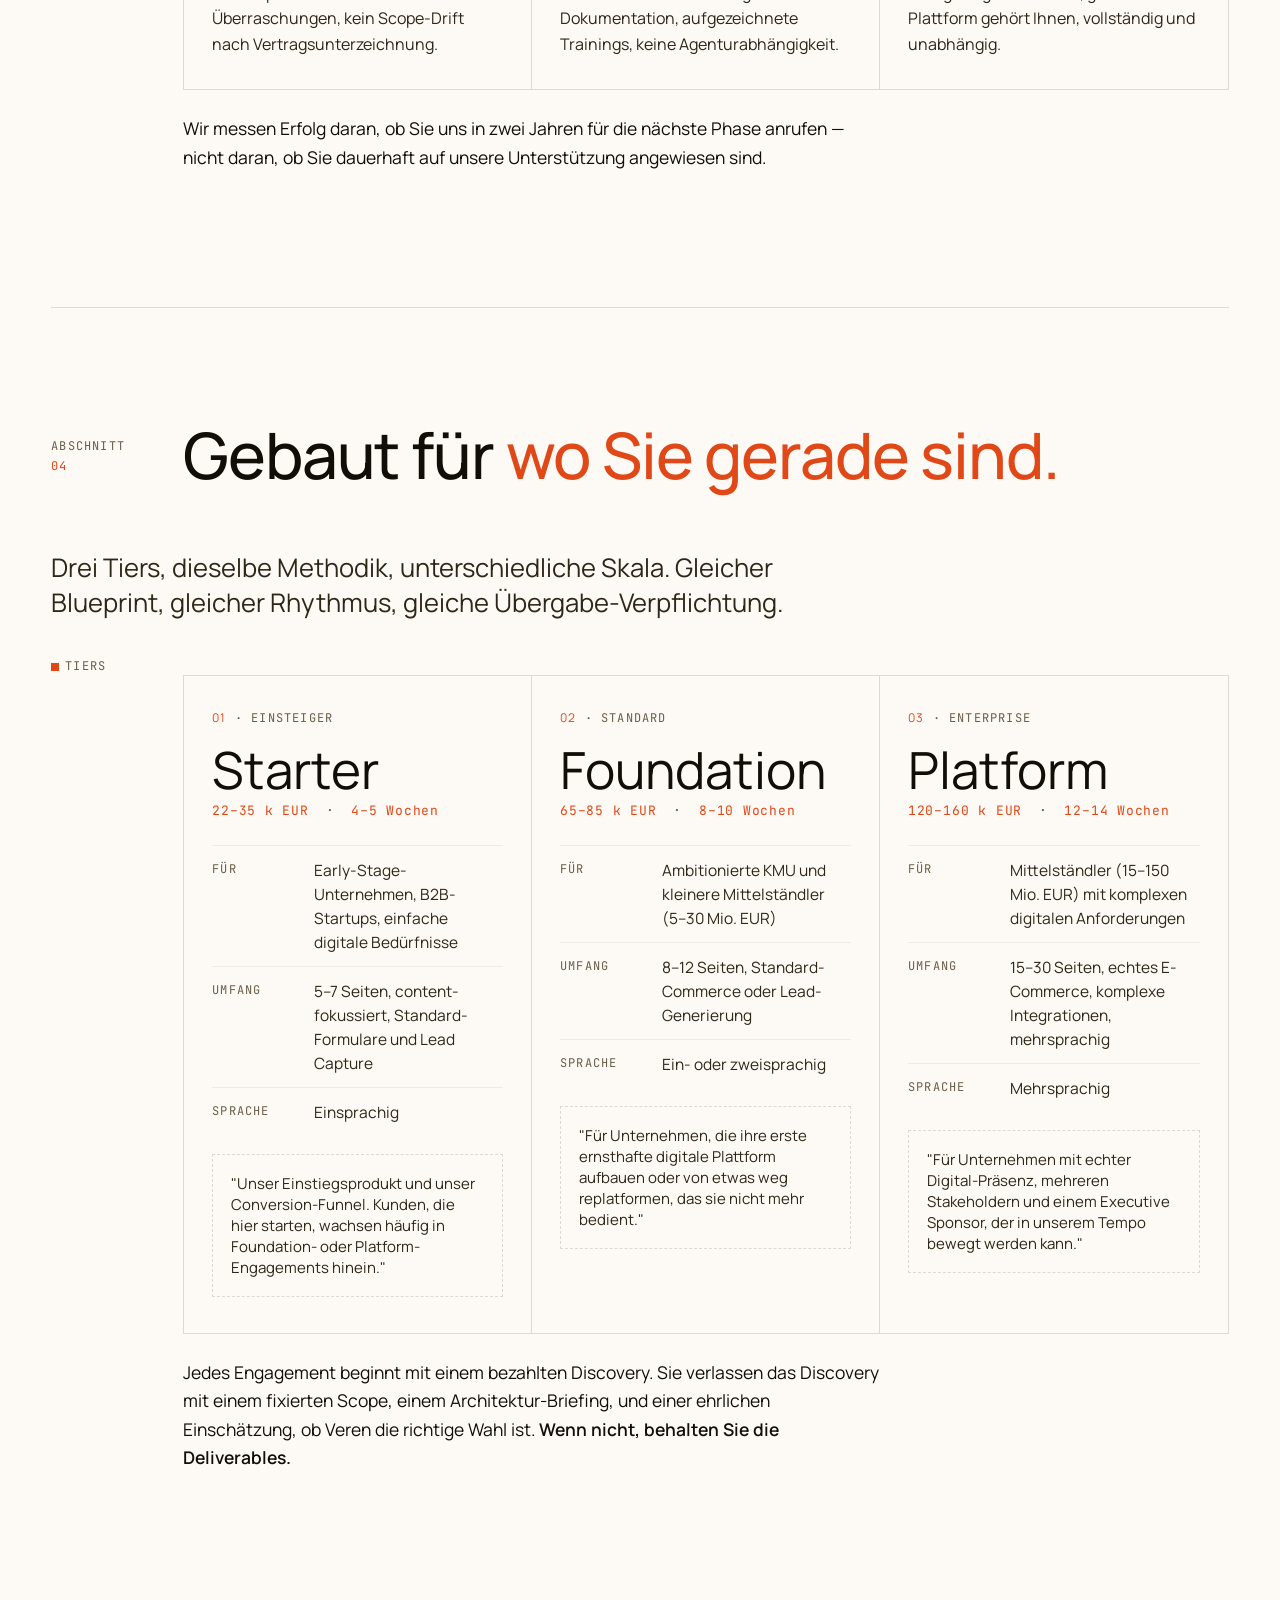
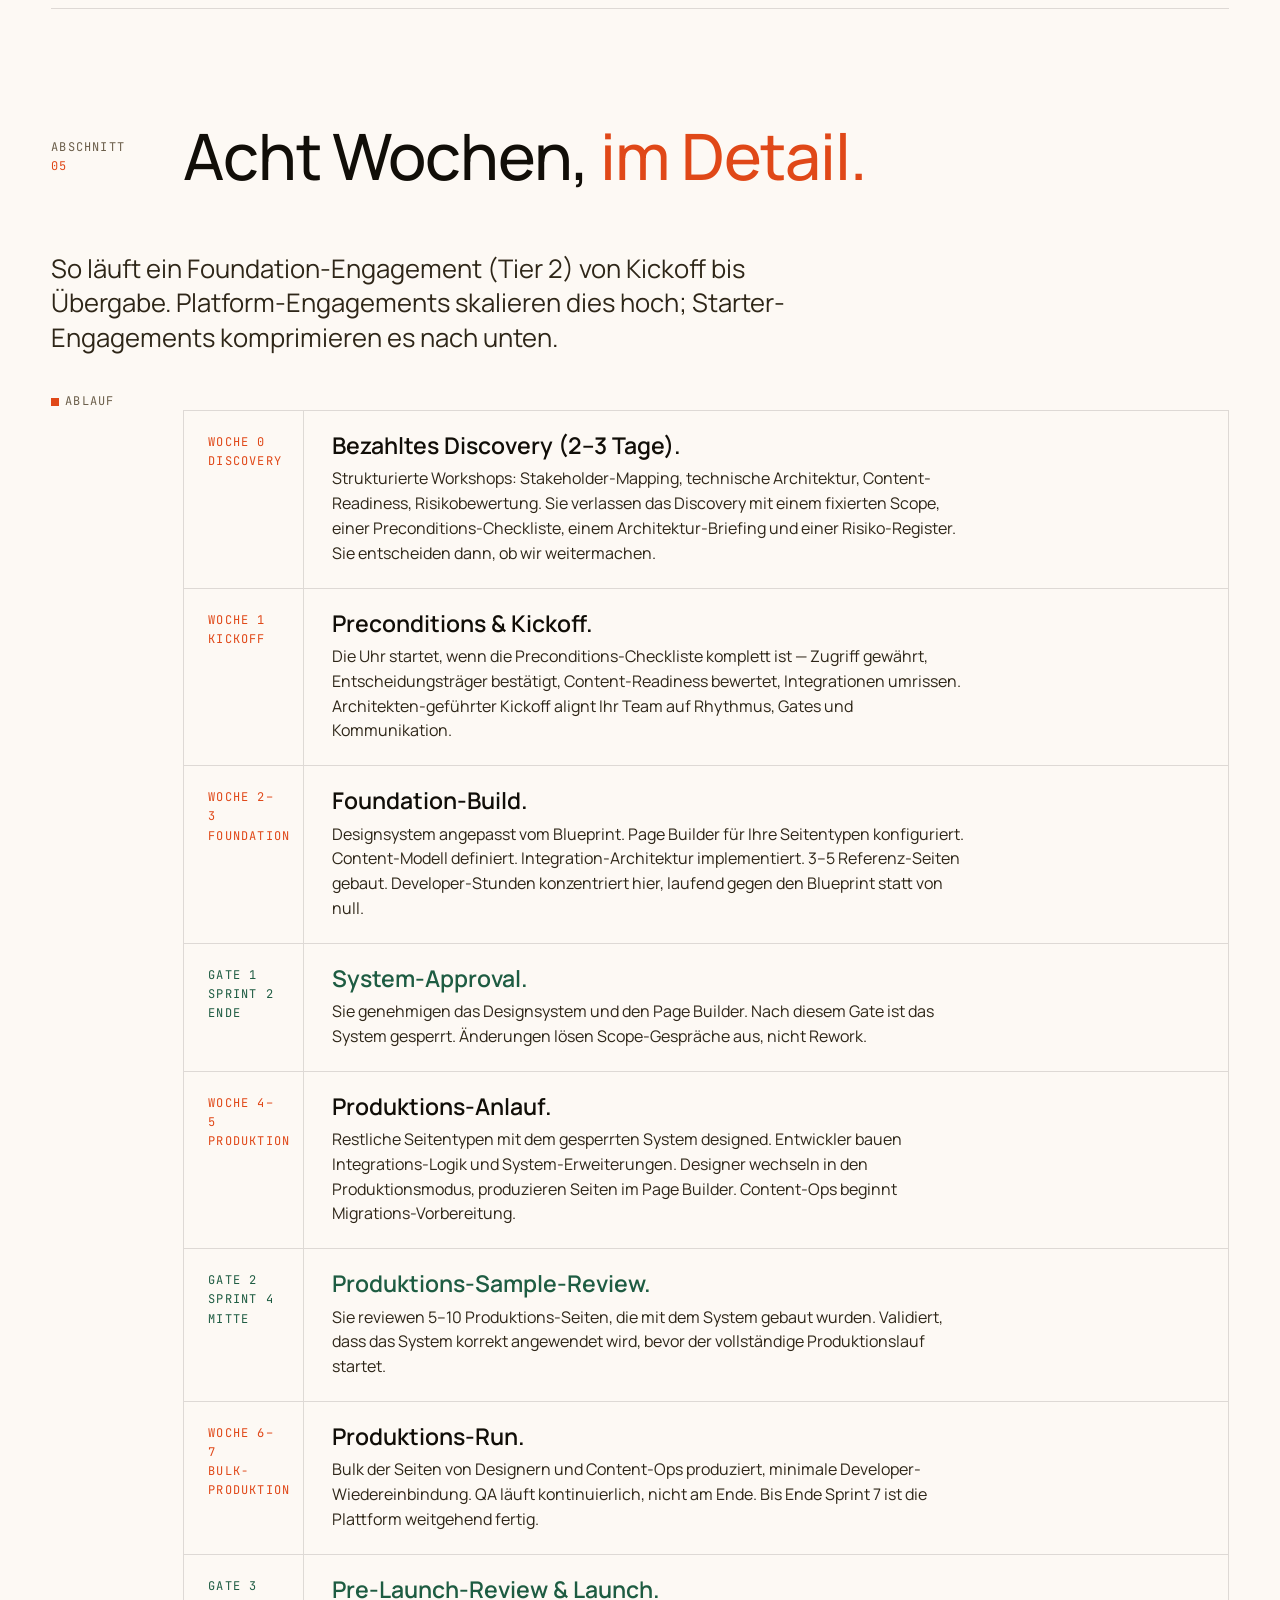
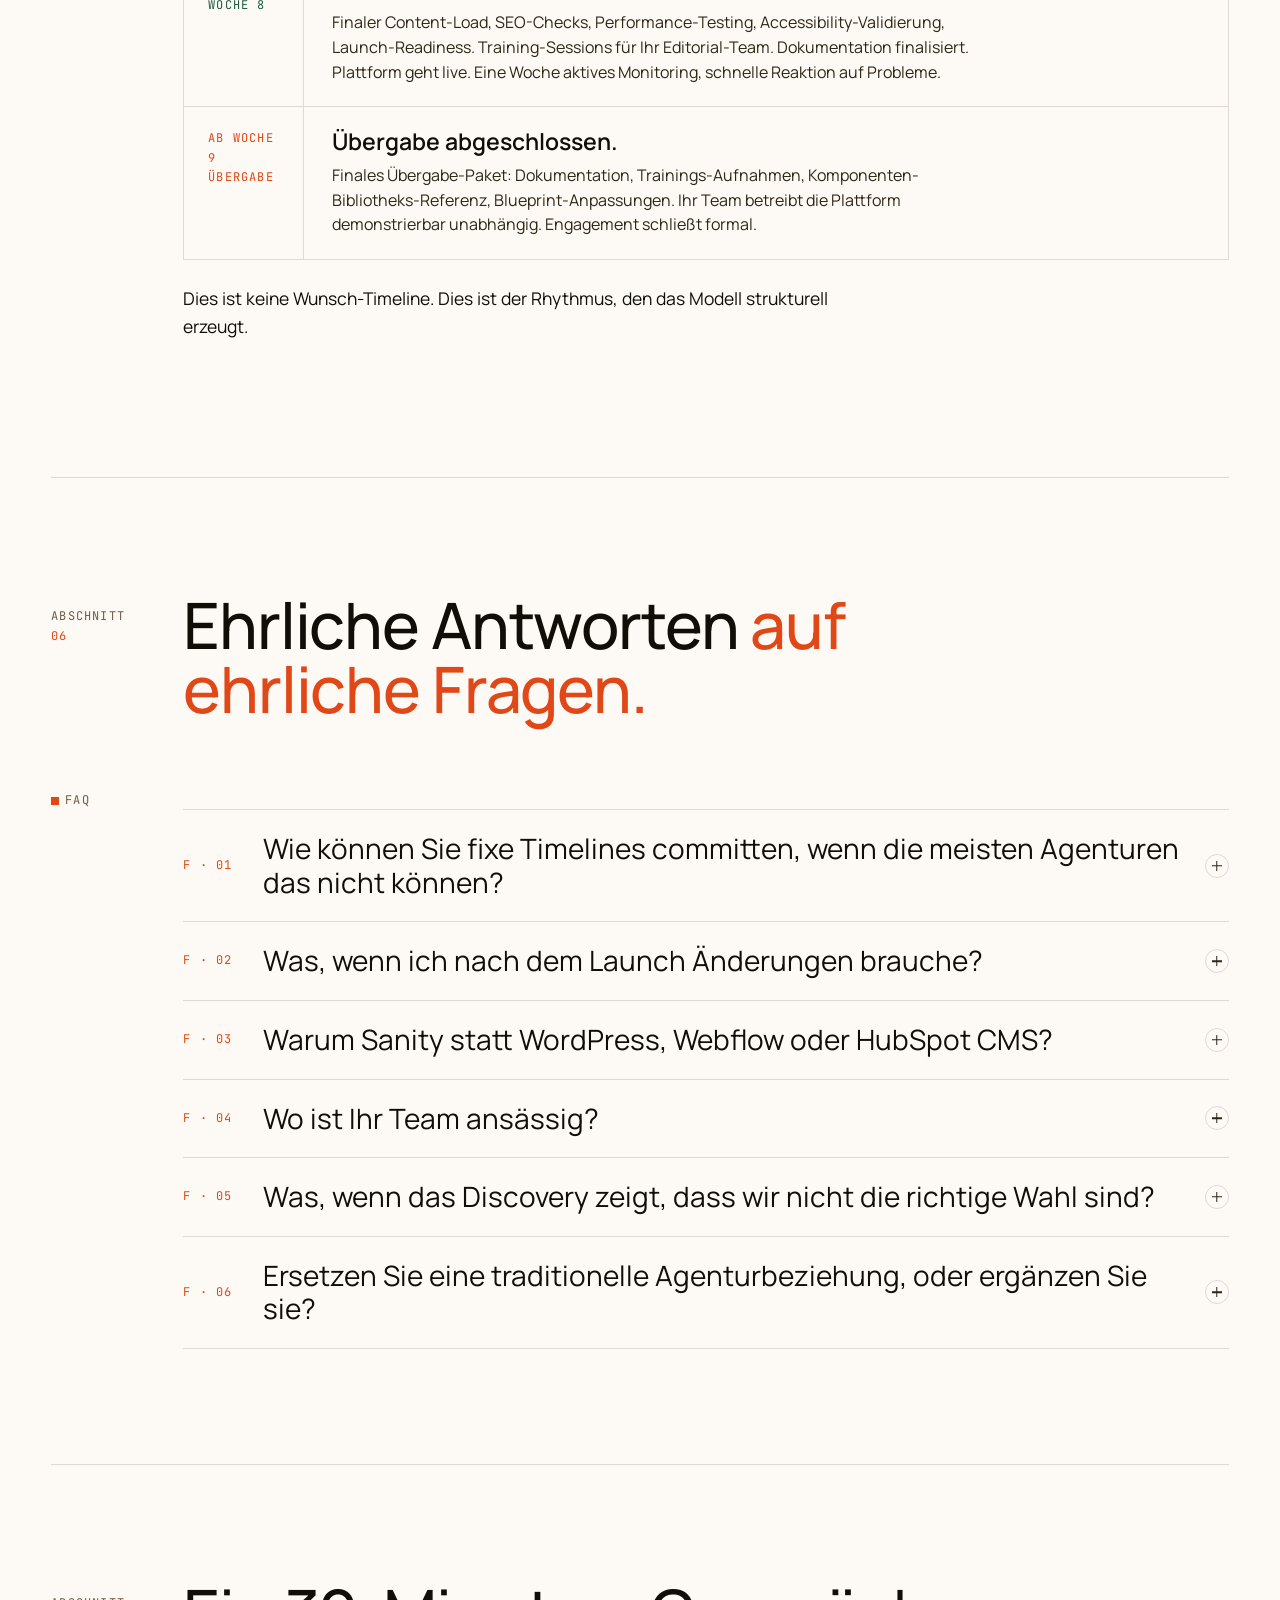
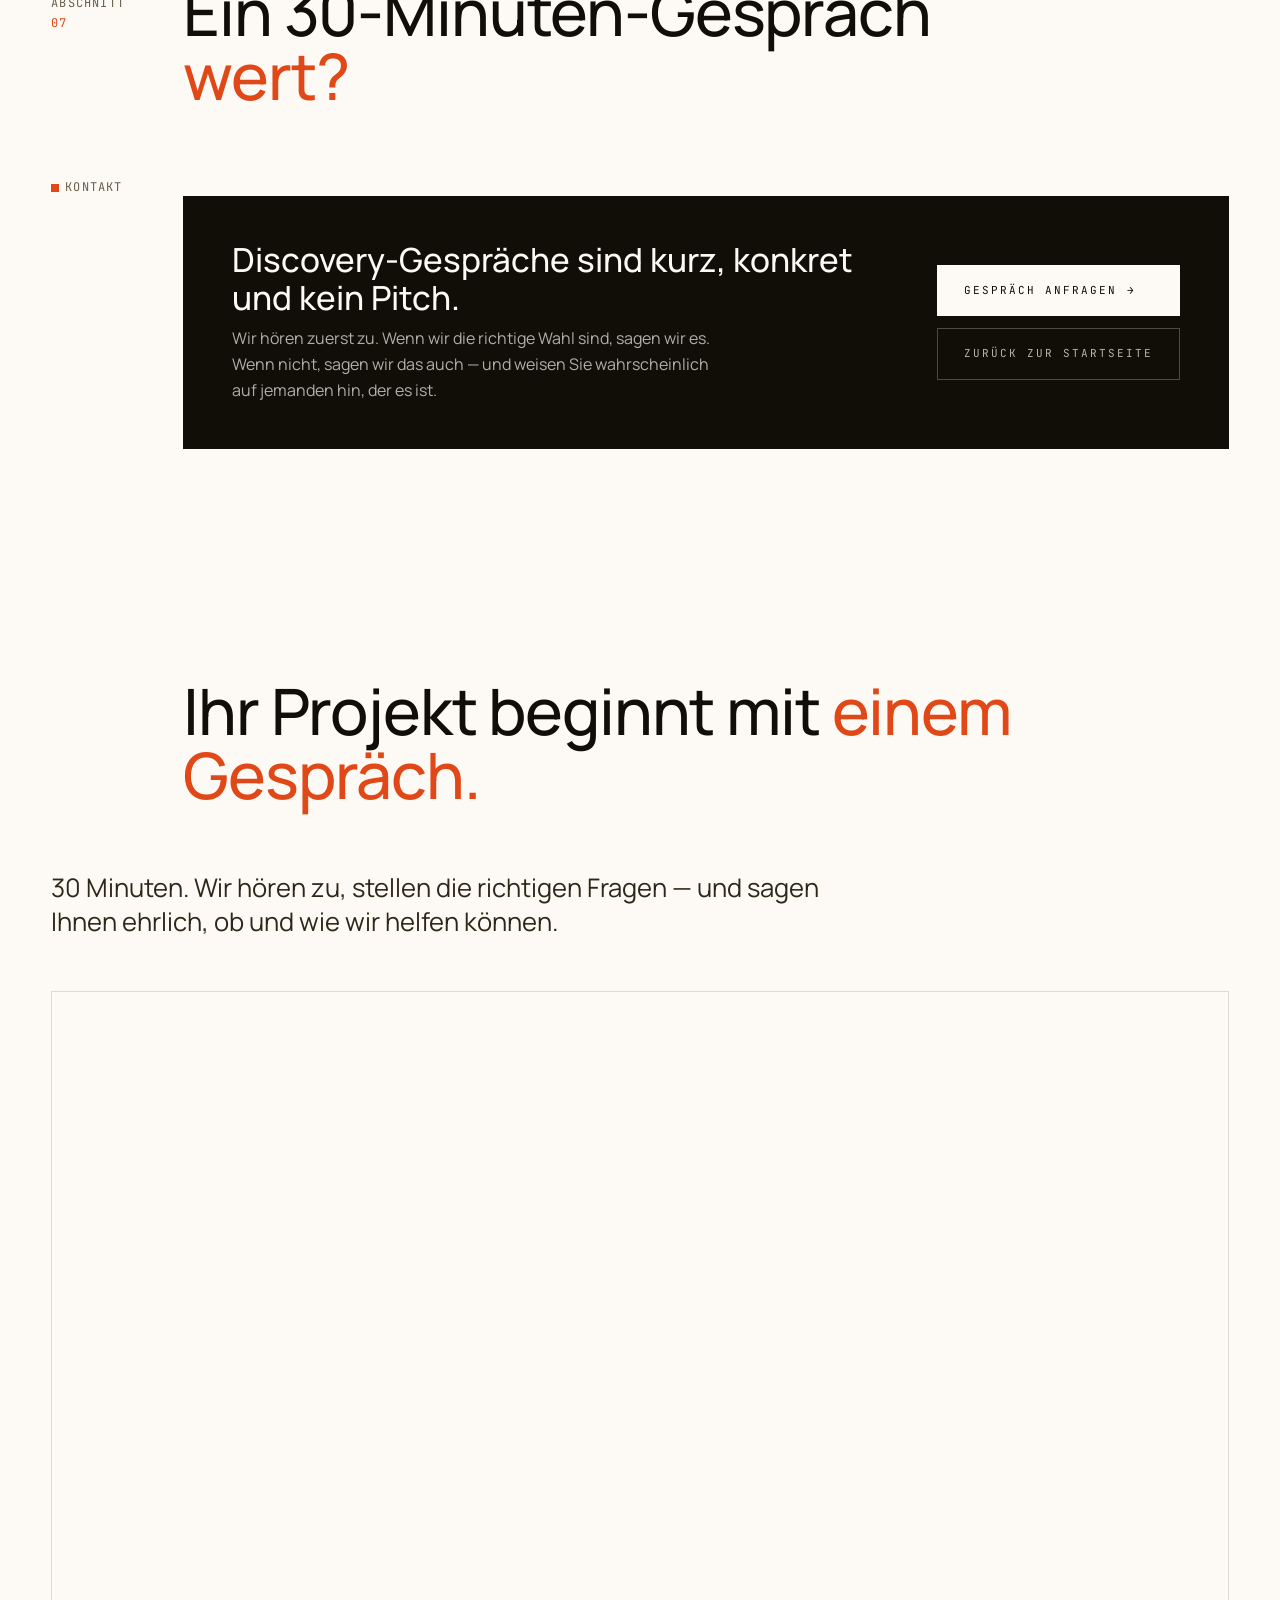
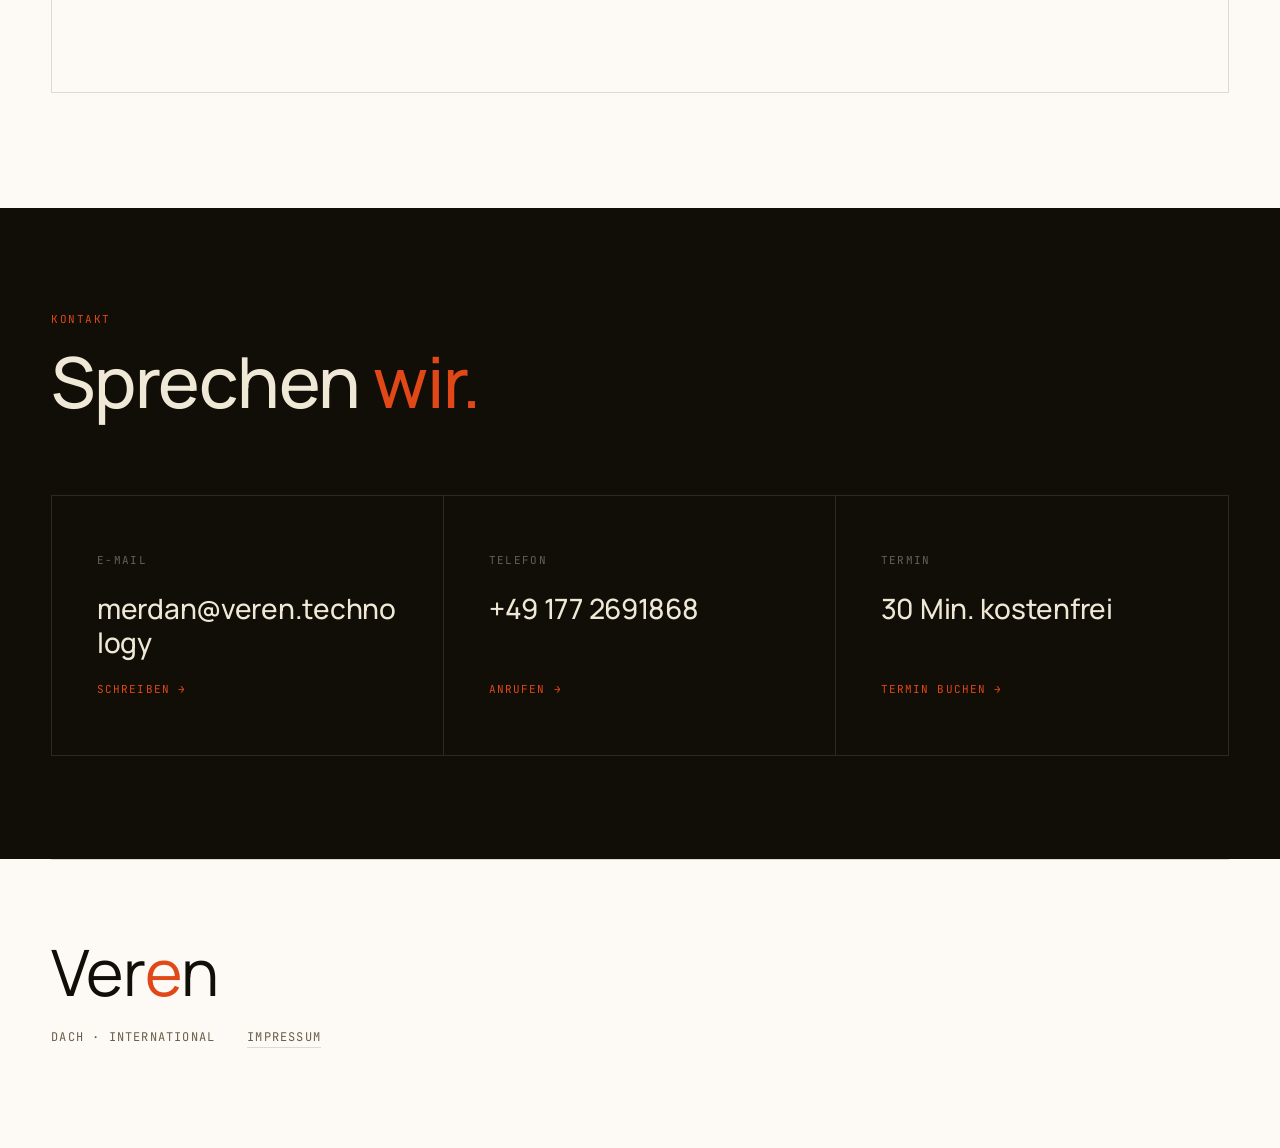
==== commit 599a6dcd: "Fix contact section: move outside shell, new class names, hardcoded colors, global link reset Co-Aut" ====
--- a/for-clients.html
+++ b/for-clients.html
@@ -693,28 +693,33 @@
     </div>
   </section>
 
-  <section id="contact" class="contact-section reveal">
-    <div class="contact-section__label">Kontakt</div>
-    <h2 class="contact-section__title">Sprechen <em>wir.</em></h2>
-    <div class="contact-strip">
-      <a href="mailto:merdan@veren.technology" class="contact-option">
-        <div class="contact-option__type">E-Mail</div>
-        <div class="contact-option__value">merdan@veren.technology</div>
-        <span class="contact-option__action">Schreiben &rarr;</span>
+</div>
+
+<section id="contact" class="contact-band">
+  <div class="contact-band__inner">
+    <div class="contact-band__label">Kontakt</div>
+    <h2 class="contact-band__title">Sprechen <em>wir.</em></h2>
+    <div class="contact-band__grid">
+      <a href="mailto:merdan@veren.technology" class="contact-card">
+        <div class="contact-card__type">E-Mail</div>
+        <div class="contact-card__value">merdan@veren.technology</div>
+        <span class="contact-card__action">Schreiben &rarr;</span>
       </a>
-      <a href="tel:+491772691868" class="contact-option">
-        <div class="contact-option__type">Telefon</div>
-        <div class="contact-option__value">+49 177 2691868</div>
-        <span class="contact-option__action">Anrufen &rarr;</span>
+      <a href="tel:+491772691868" class="contact-card">
+        <div class="contact-card__type">Telefon</div>
+        <div class="contact-card__value">+49 177 2691868</div>
+        <span class="contact-card__action">Anrufen &rarr;</span>
       </a>
-      <a href="#booking" class="contact-option">
-        <div class="contact-option__type">Termin</div>
-        <div class="contact-option__value">30 Min. kostenfrei</div>
-        <span class="contact-option__action">Termin buchen &rarr;</span>
+      <a href="#booking" class="contact-card">
+        <div class="contact-card__type">Termin</div>
+        <div class="contact-card__value">30 Min. kostenfrei</div>
+        <span class="contact-card__action">Termin buchen &rarr;</span>
       </a>
     </div>
-  </section>
-
+  </div>
+</section>
+
+<div class="shell">
   <footer class="colophon">
     <div class="colophon__mark">Ver<em>e</em>n</div>
     <div class="colophon__meta">
@@ -722,7 +727,6 @@
       <a href="impressum.html" class="colophon__link">Impressum</a>
     </div>
   </footer>
-
 </div>
 
 <script>
--- a/styles/veren.css
+++ b/styles/veren.css
@@ -31,6 +31,7 @@
 
 *,*::before,*::after{ box-sizing:border-box; }
 em{ font-style:normal; }
+a{ color:inherit; }
 html{ scroll-behavior:smooth; }
 body{
   margin:0;
@@ -1451,22 +1452,28 @@
   .docnav__cta{ font-size:10px; padding:7px 12px; }
 }
 
-/* ---------- Contact section (dark, full-bleed) ---------- */
-.contact-section{
-  margin:0 calc(-1 * clamp(20px, 4vw, 64px));
+/* ---------- Contact band (dark, full-width, outside shell) ---------- */
+.contact-band{
+  background:#110e08;
+  position:relative;
+  z-index:4;
+  width:100%;
+}
+.contact-band__inner{
+  max-width:1440px;
+  margin:0 auto;
   padding:clamp(56px,8vw,104px) clamp(20px,4vw,64px);
-  background:var(--ink);
-}
-.contact-section__label{
-  font-family:var(--mono);
+}
+.contact-band__label{
+  font-family:'JetBrains Mono',ui-monospace,'SF Mono',Menlo,monospace;
   font-size:11px;
   letter-spacing:.14em;
   text-transform:uppercase;
-  color:var(--rust);
-  margin-bottom:18px;
-}
-.contact-section__title{
-  font-family:var(--serif);
+  color:#e04818;
+  margin-bottom:16px;
+}
+.contact-band__title{
+  font-family:'Manrope',ui-sans-serif,sans-serif;
   font-weight:500;
   font-size:clamp(40px,5.5vw,72px);
   line-height:1.05;
@@ -1474,67 +1481,66 @@
   color:#f0e8d6;
   margin:0 0 clamp(44px,6vw,80px);
 }
-.contact-section__title em{ color:var(--rust); }
-
-.contact-strip{
+.contact-band__title em{ color:#e04818; font-style:normal; }
+.contact-band__grid{
   display:grid;
   grid-template-columns:repeat(3,1fr);
   border:1px solid rgba(240,232,214,.12);
 }
-.contact-option{
-  padding:clamp(36px,5vw,56px) clamp(28px,3.5vw,44px);
+.contact-card{
+  padding:clamp(36px,5vw,56px) clamp(28px,3.5vw,48px);
   border-right:1px solid rgba(240,232,214,.12);
   text-decoration:none;
   color:#f0e8d6;
   display:flex;
   flex-direction:column;
-  gap:20px;
+  gap:22px;
   position:relative;
   transition:background .25s ease;
 }
-.contact-option:last-child{ border-right:0; }
-.contact-option:hover{ background:rgba(240,232,214,.04); }
-.contact-option::before{
+.contact-card:last-child{ border-right:0; }
+.contact-card:hover{ background:rgba(240,232,214,.05); }
+.contact-card::before{
   content:"";
   position:absolute;
-  top:-1px;left:0;right:0;
+  top:0;left:0;right:0;
   height:2px;
   background:transparent;
   transition:background .25s ease;
 }
-.contact-option:hover::before{ background:var(--rust); }
-.contact-option__type{
-  font-family:var(--mono);
+.contact-card:hover::before{ background:#e04818; }
+.contact-card__type{
+  font-family:'JetBrains Mono',ui-monospace,'SF Mono',Menlo,monospace;
   font-size:11px;
   letter-spacing:.12em;
   text-transform:uppercase;
-  color:rgba(240,232,214,.4);
-}
-.contact-option__value{
-  font-family:var(--serif);
+  color:rgba(240,232,214,.38);
+}
+.contact-card__value{
+  font-family:'Manrope',ui-sans-serif,sans-serif;
   font-weight:500;
-  font-size:clamp(20px,2.4vw,30px);
-  line-height:1.15;
-  letter-spacing:-.012em;
+  font-size:clamp(19px,2.2vw,28px);
+  line-height:1.2;
+  letter-spacing:-.010em;
   color:#f0e8d6;
   flex:1;
-  word-break:break-word;
-}
-.contact-option__action{
-  font-family:var(--mono);
+  word-break:break-all;
+}
+.contact-card__action{
+  font-family:'JetBrains Mono',ui-monospace,'SF Mono',Menlo,monospace;
   font-size:11px;
   letter-spacing:.10em;
   text-transform:uppercase;
-  color:var(--rust);
+  color:#e04818;
   display:inline-flex;
   align-items:center;
   gap:8px;
   transition:gap .2s ease;
 }
-.contact-option:hover .contact-option__action{ gap:14px; }
+.contact-card:hover .contact-card__action{ gap:14px; }
 
 @media(max-width:768px){
-  .contact-strip{ grid-template-columns:1fr; }
-  .contact-option{ border-right:0; border-bottom:1px solid rgba(240,232,214,.12); }
-  .contact-option:last-child{ border-bottom:0; }
-}
+  .contact-band__grid{ grid-template-columns:1fr; }
+  .contact-card{ border-right:0; border-bottom:1px solid rgba(240,232,214,.12); }
+  .contact-card:last-child{ border-bottom:0; }
+}
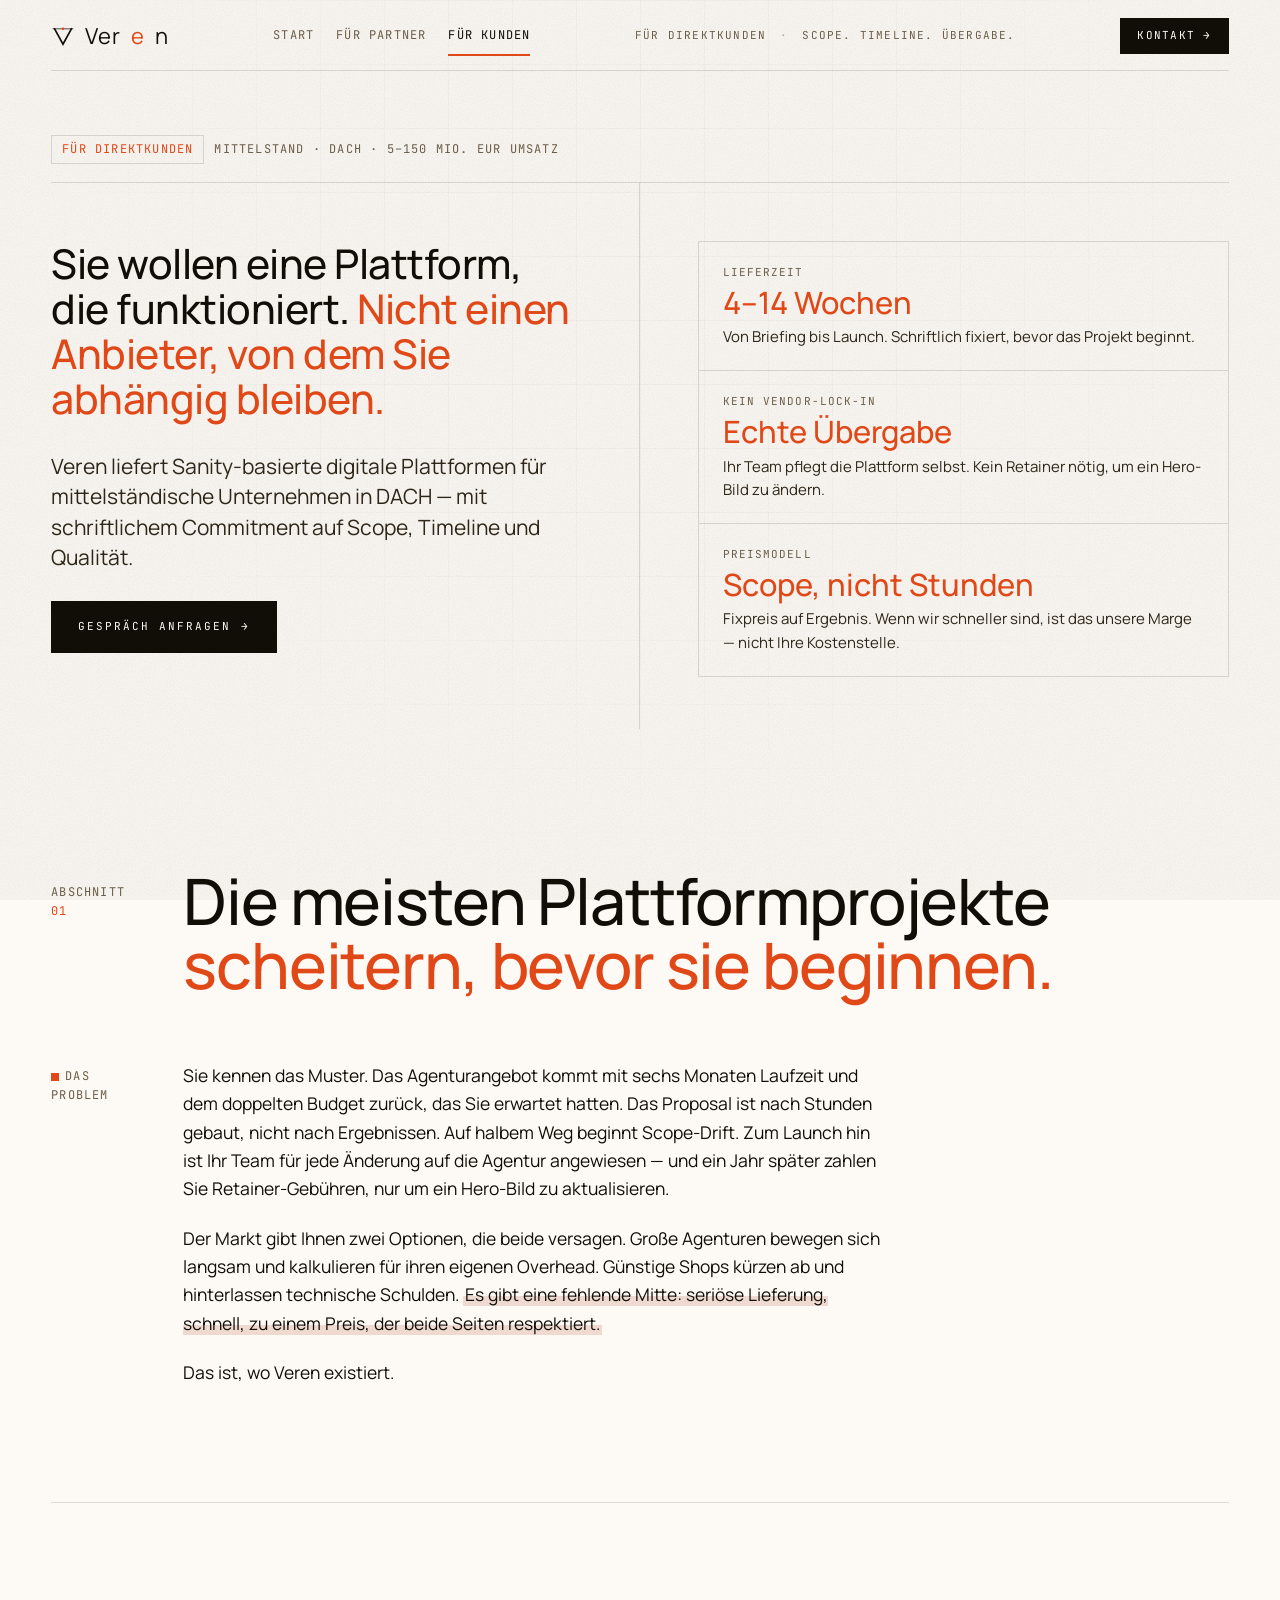
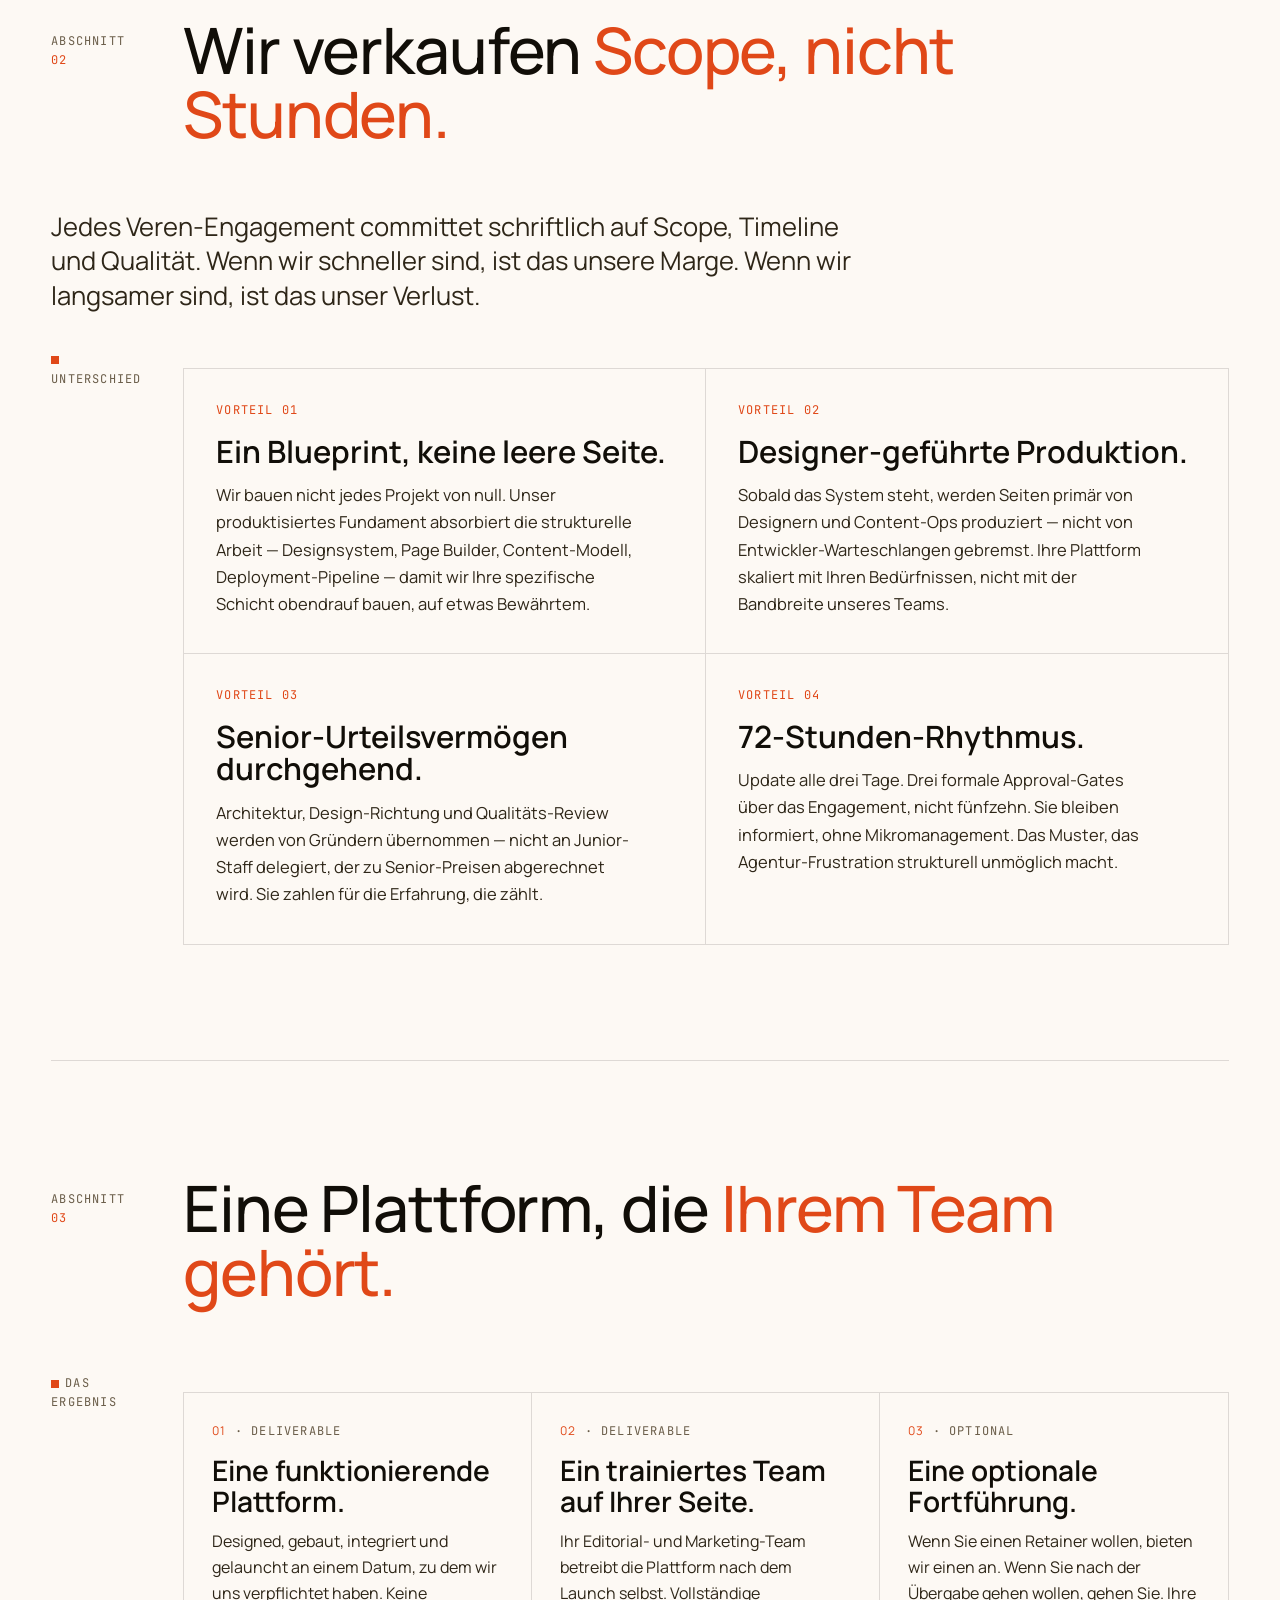
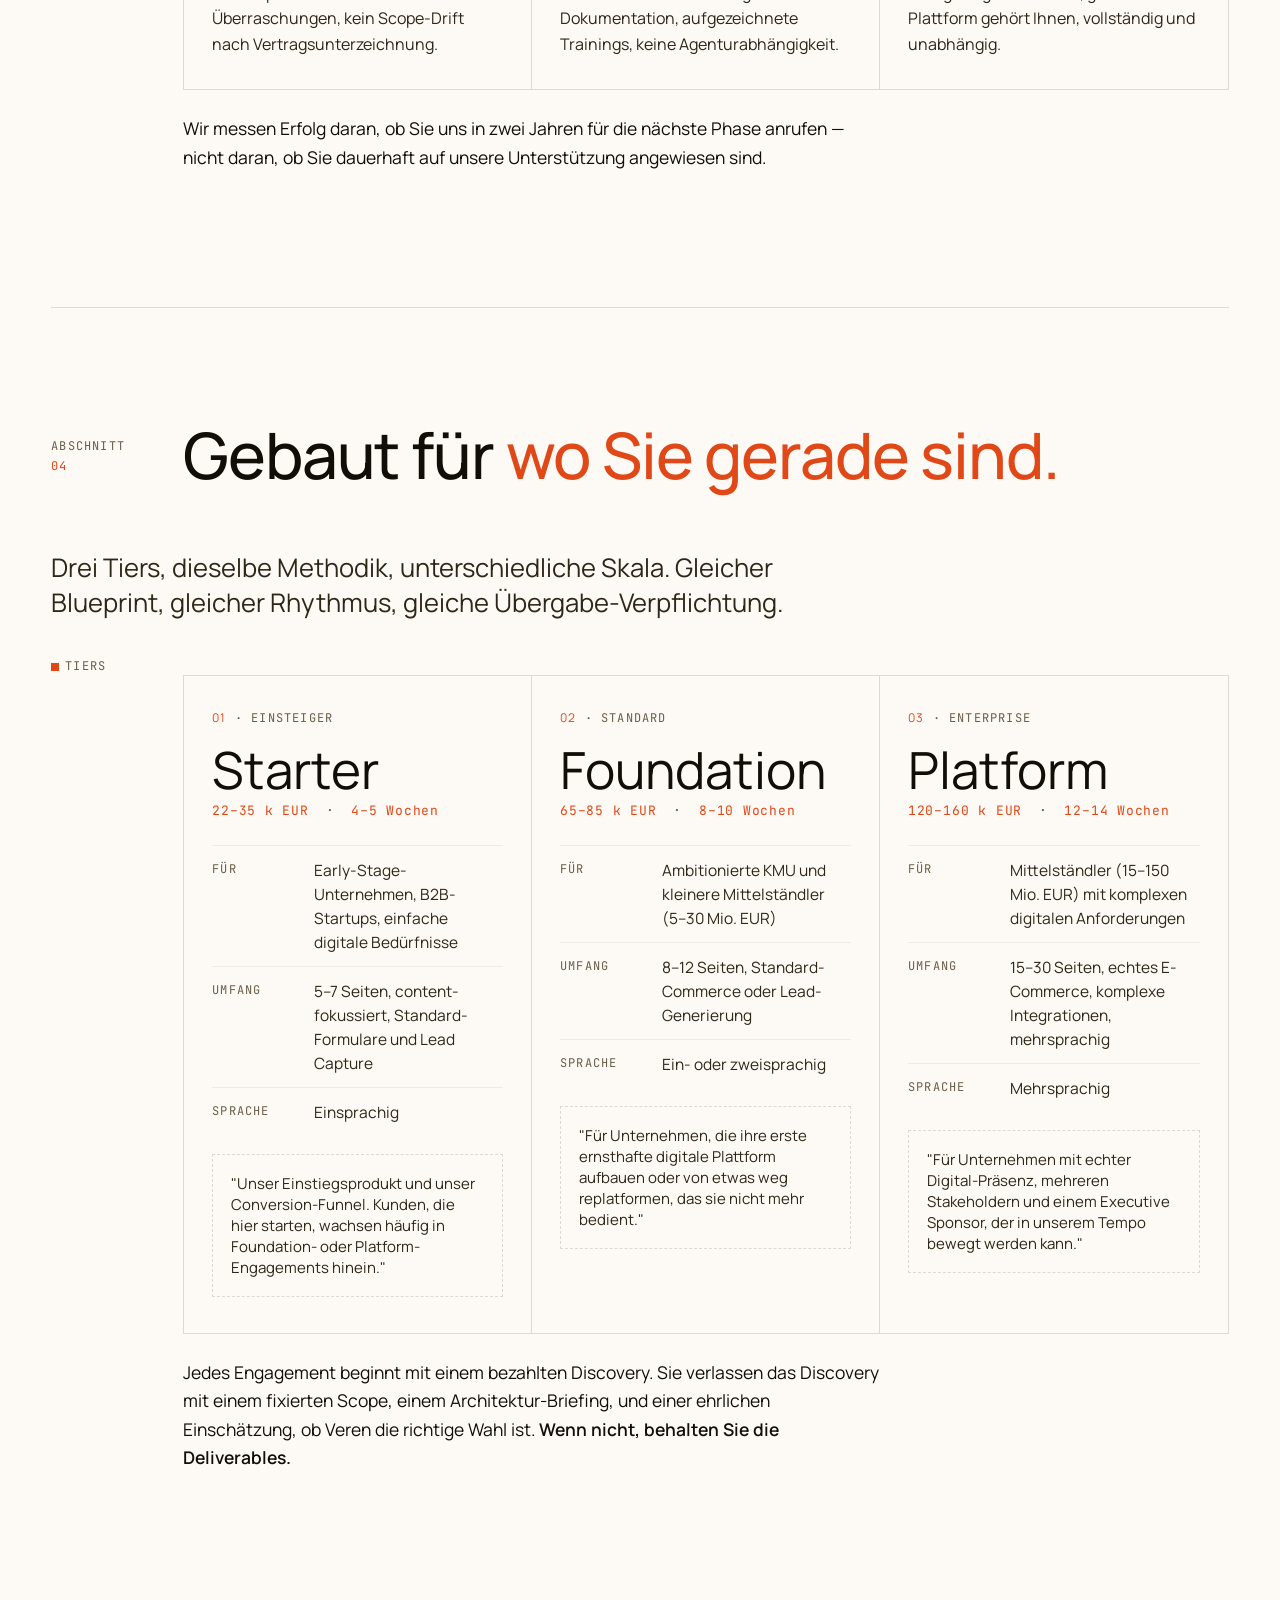
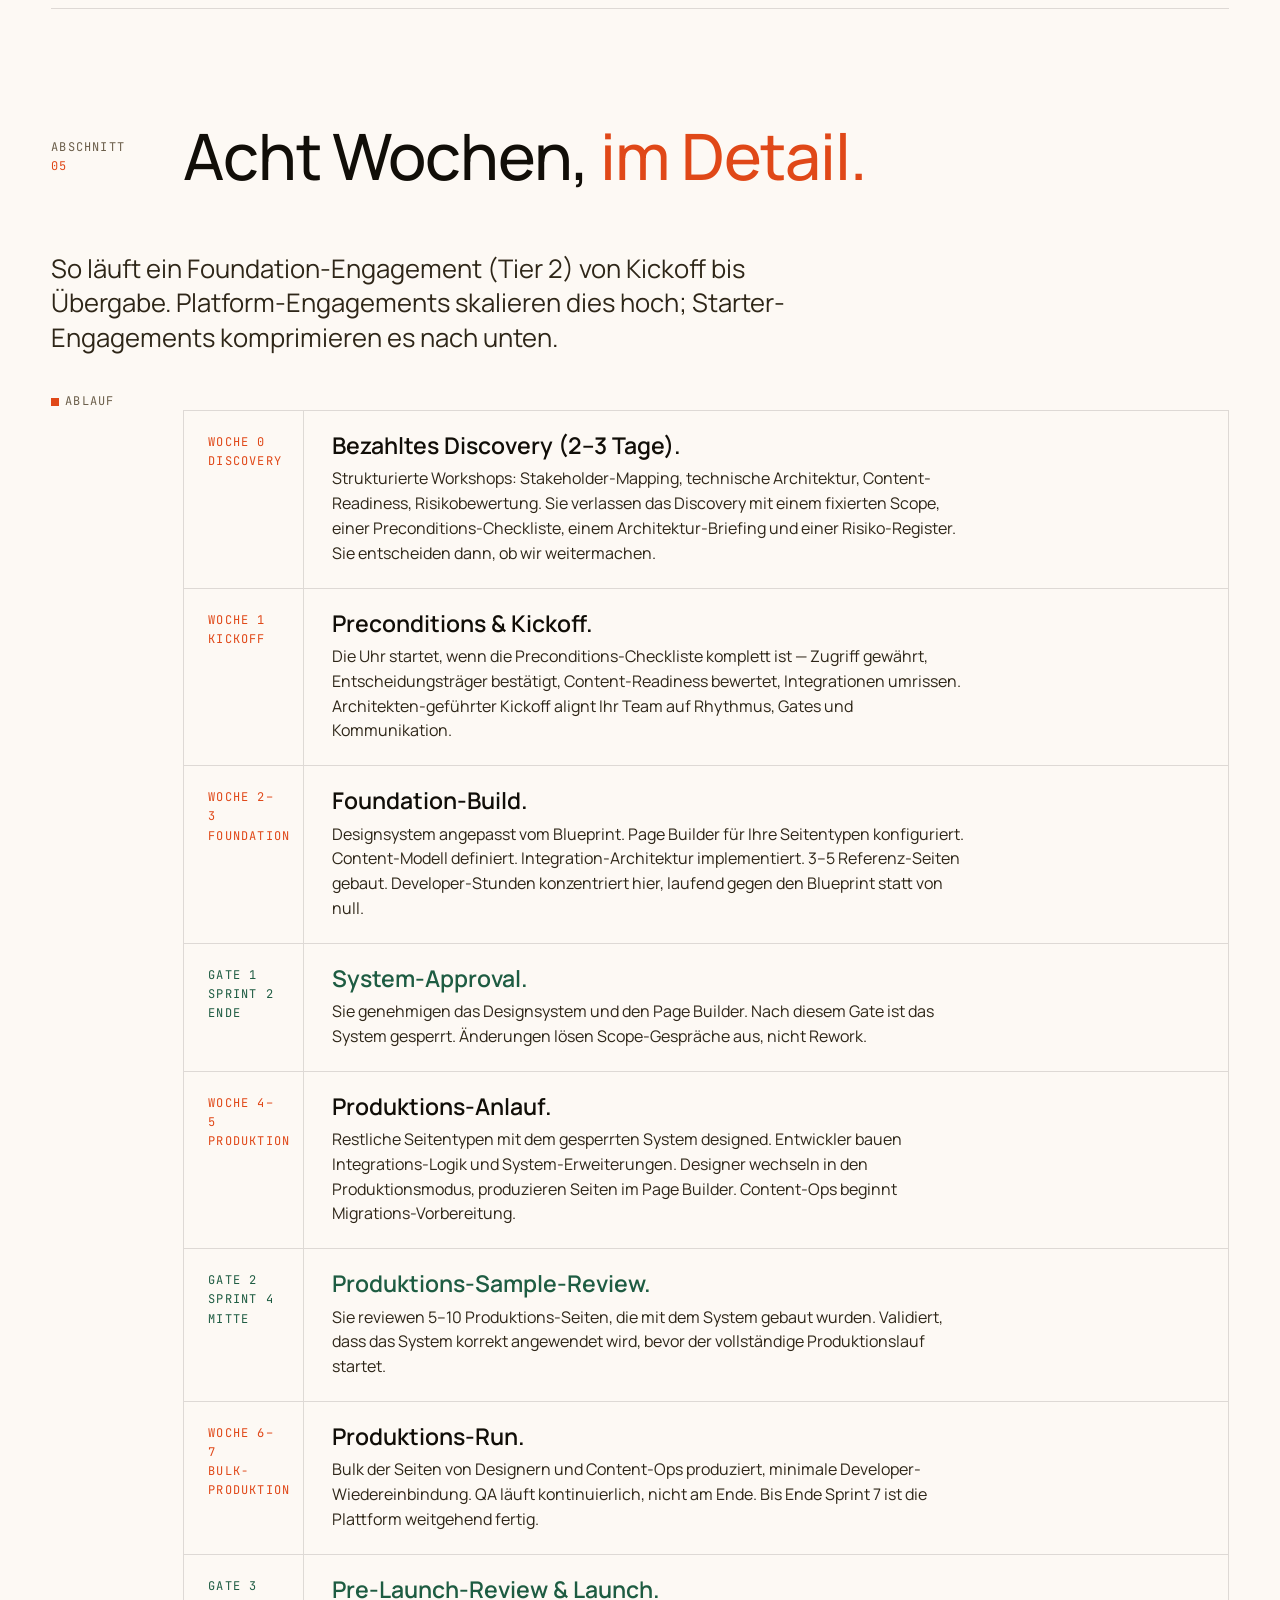
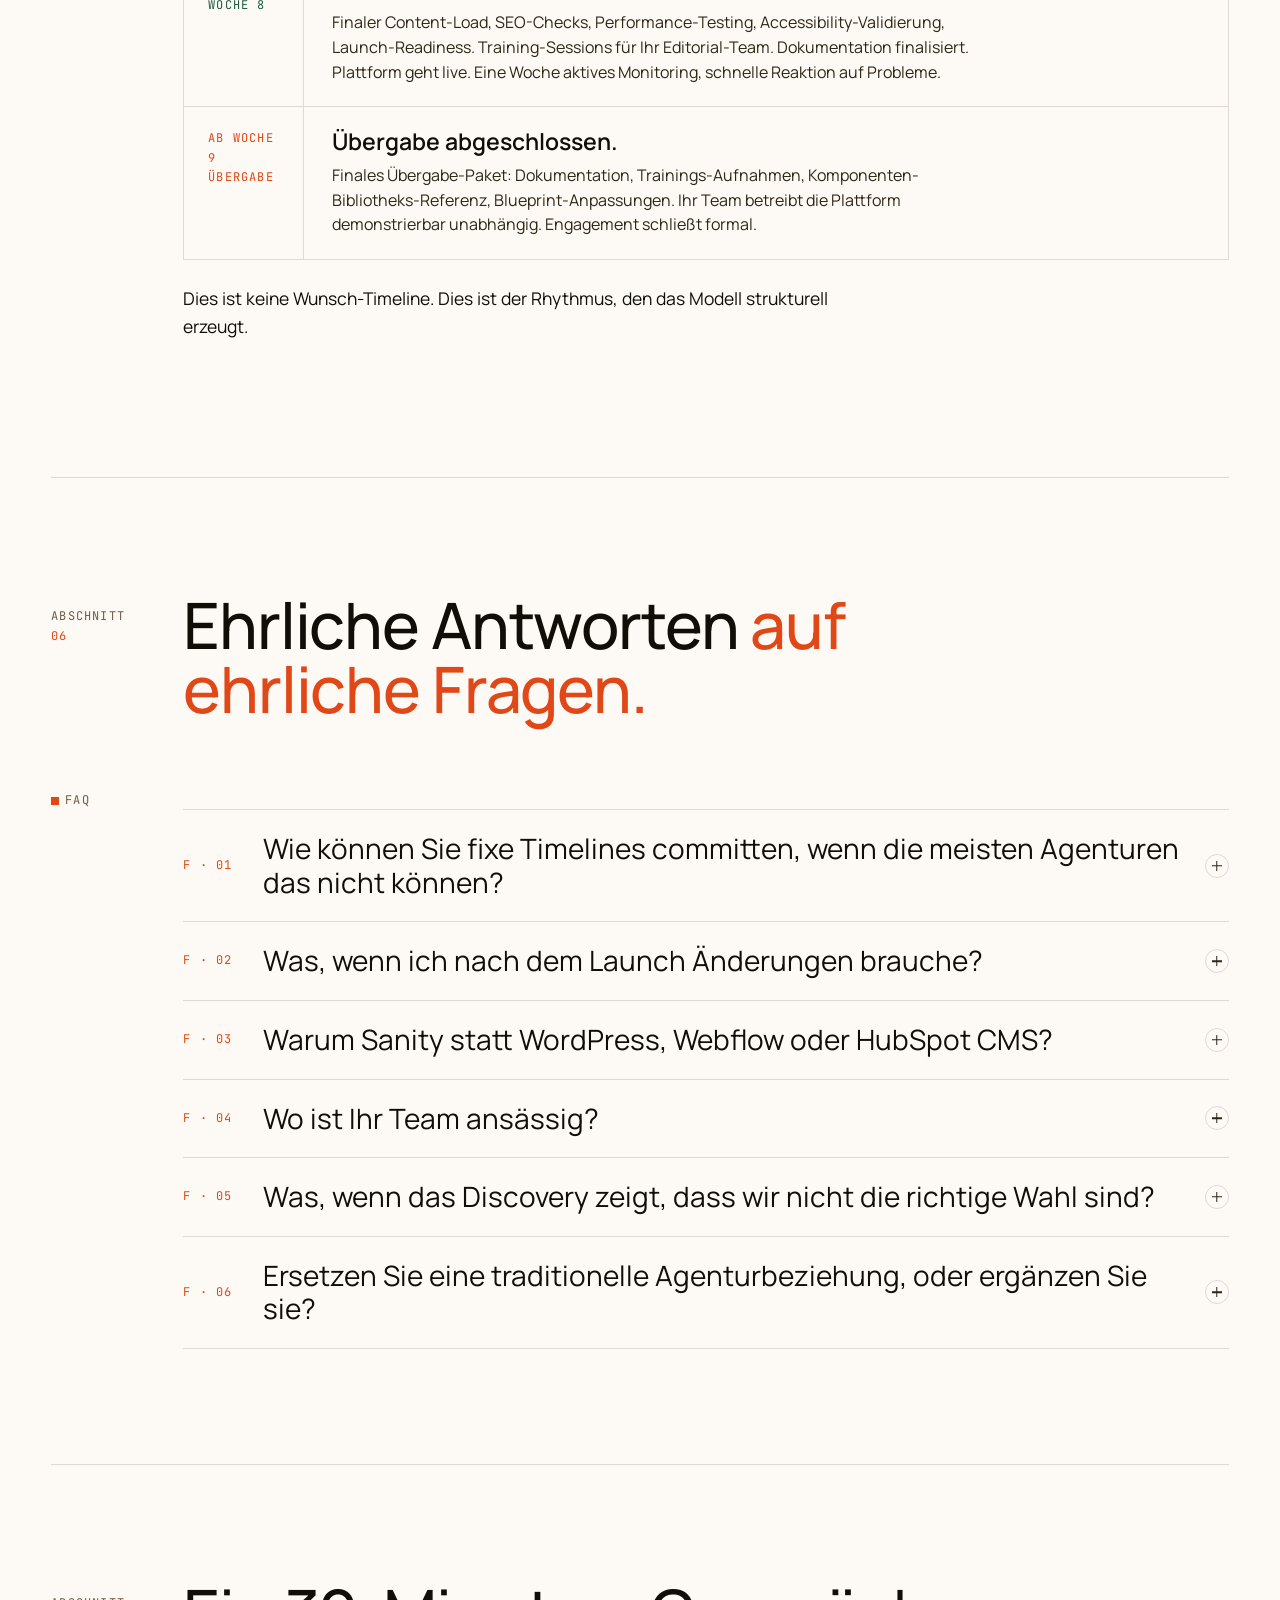
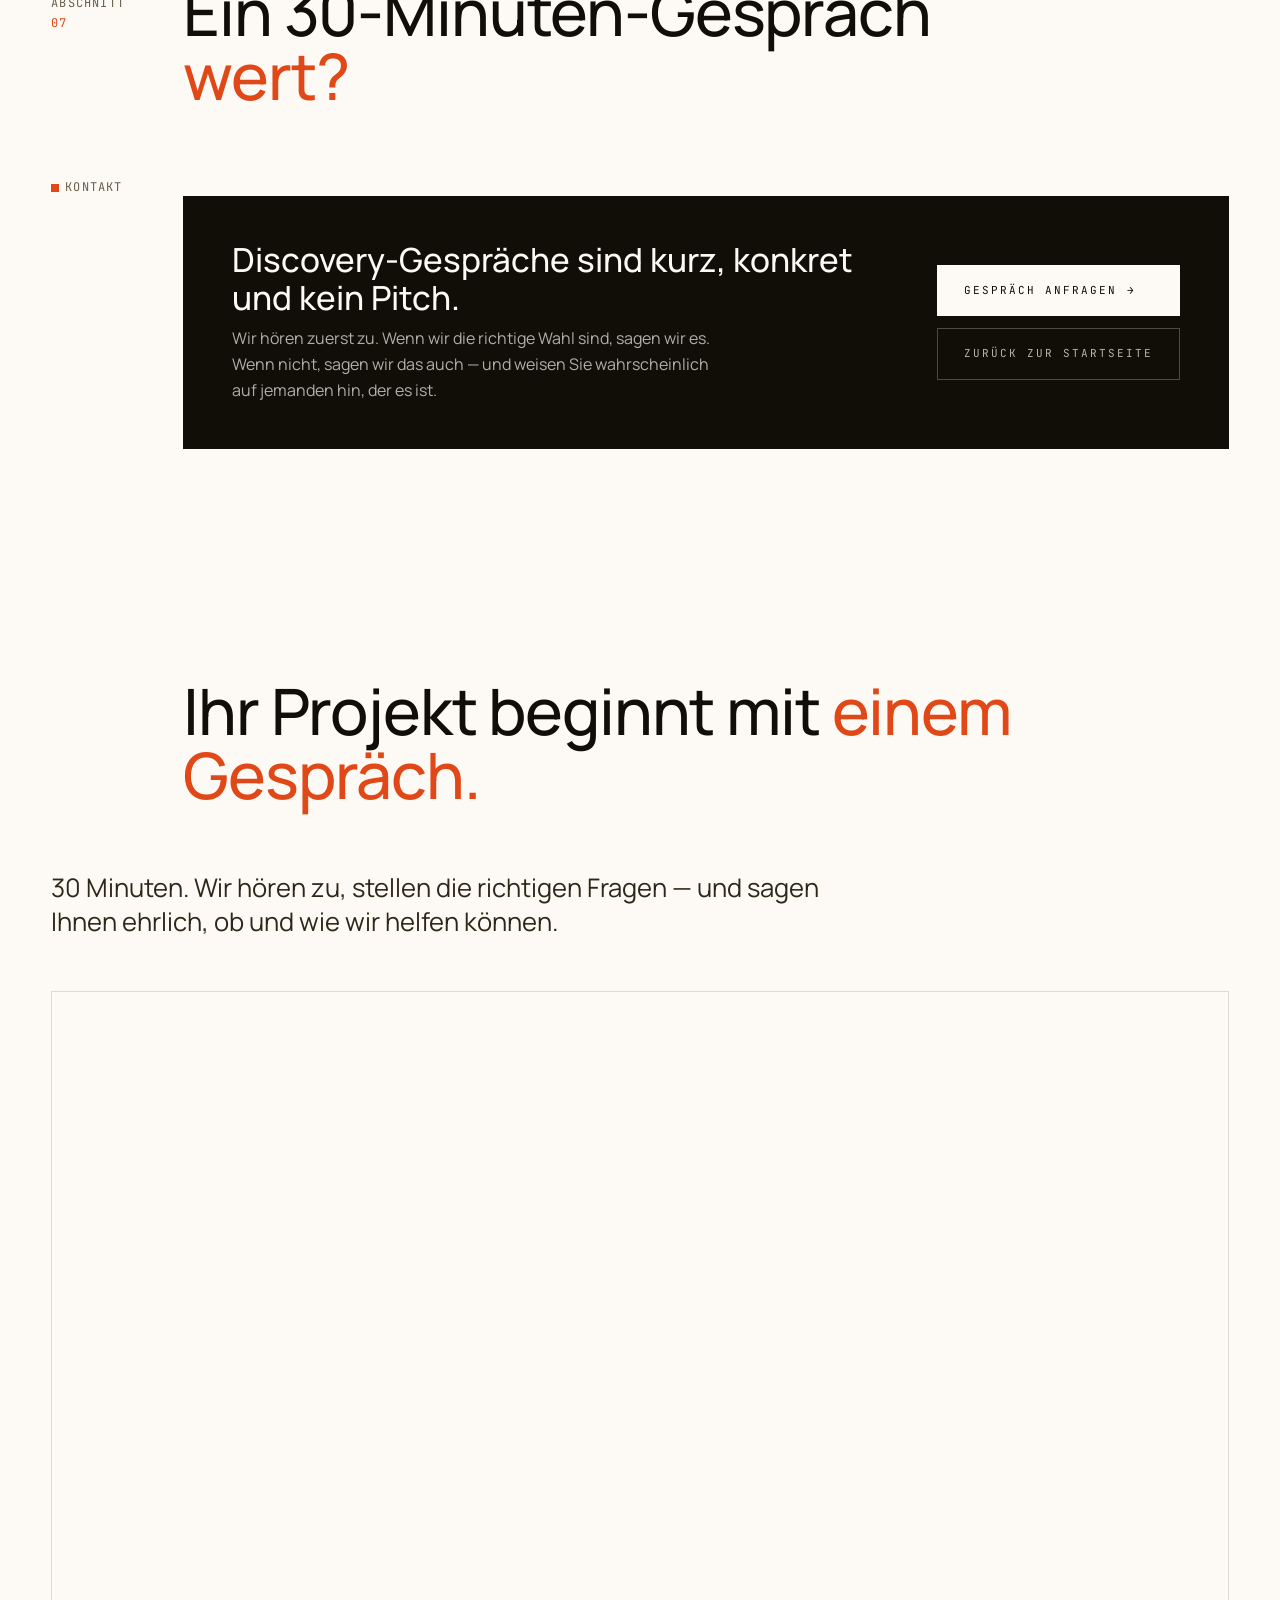
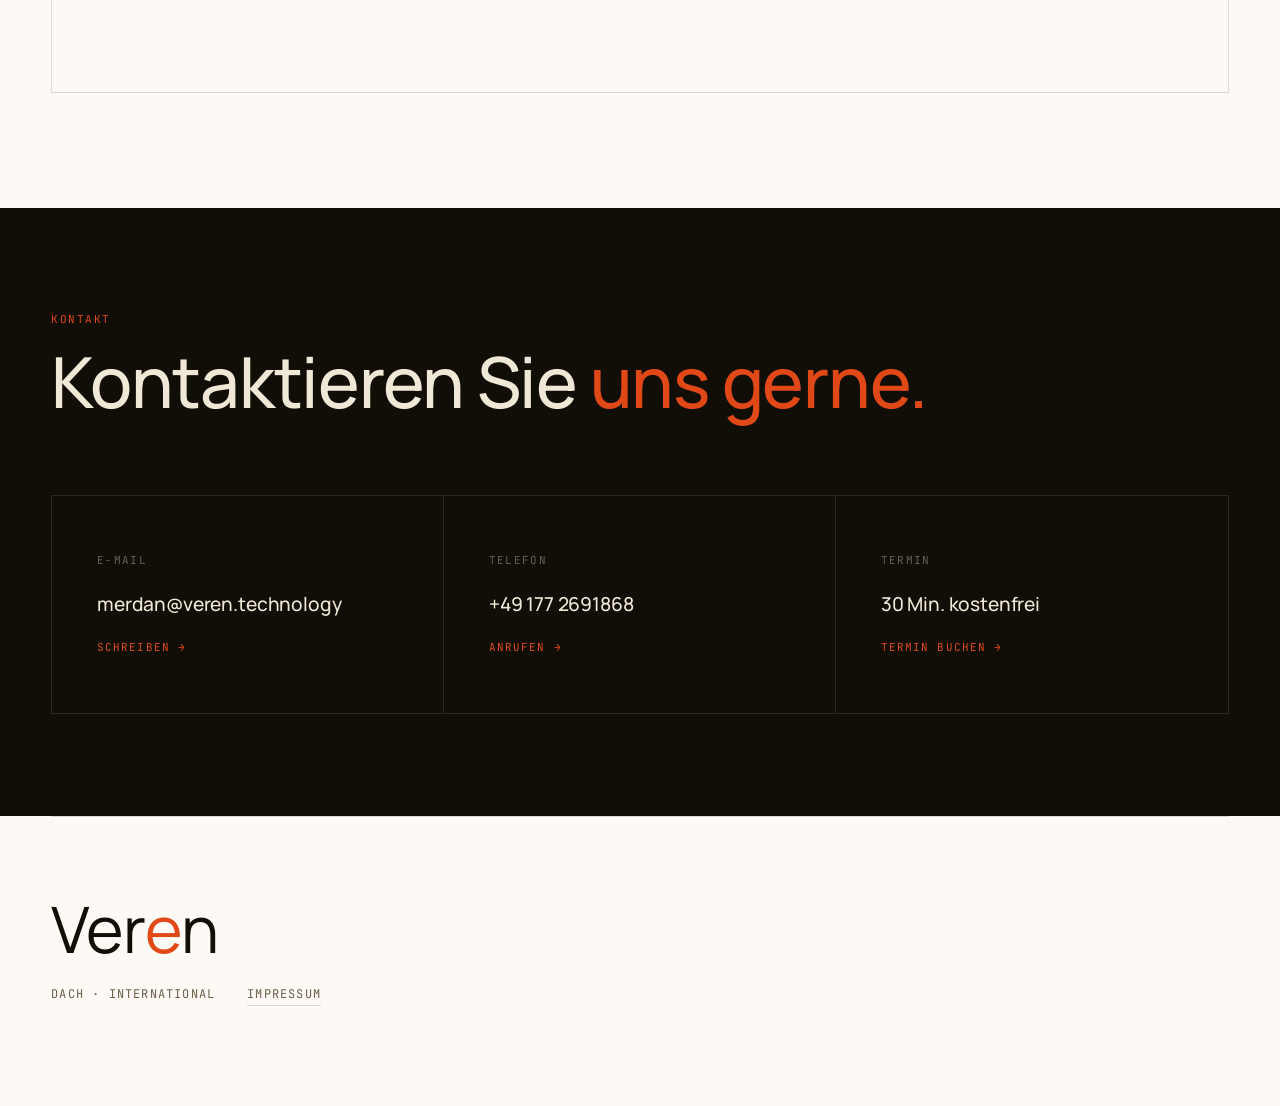
==== commit 66424aaf: "Update contact headline and reduce contact value font size Co-Authored-By: Claude Sonnet 4.6 <norepl" ====
--- a/for-clients.html
+++ b/for-clients.html
@@ -698,7 +698,7 @@
 <section id="contact" class="contact-band">
   <div class="contact-band__inner">
     <div class="contact-band__label">Kontakt</div>
-    <h2 class="contact-band__title">Sprechen <em>wir.</em></h2>
+    <h2 class="contact-band__title">Kontaktieren Sie <em>uns gerne.</em></h2>
     <div class="contact-band__grid">
       <a href="mailto:merdan@veren.technology" class="contact-card">
         <div class="contact-card__type">E-Mail</div>
--- a/styles/veren.css
+++ b/styles/veren.css
@@ -1519,12 +1519,13 @@
 .contact-card__value{
   font-family:'Manrope',ui-sans-serif,sans-serif;
   font-weight:500;
-  font-size:clamp(19px,2.2vw,28px);
-  line-height:1.2;
-  letter-spacing:-.010em;
+  font-size:clamp(15px,1.5vw,20px);
+  line-height:1.3;
+  letter-spacing:-.008em;
   color:#f0e8d6;
   flex:1;
-  word-break:break-all;
+  overflow-wrap:break-word;
+  word-break:break-word;
 }
 .contact-card__action{
   font-family:'JetBrains Mono',ui-monospace,'SF Mono',Menlo,monospace;
